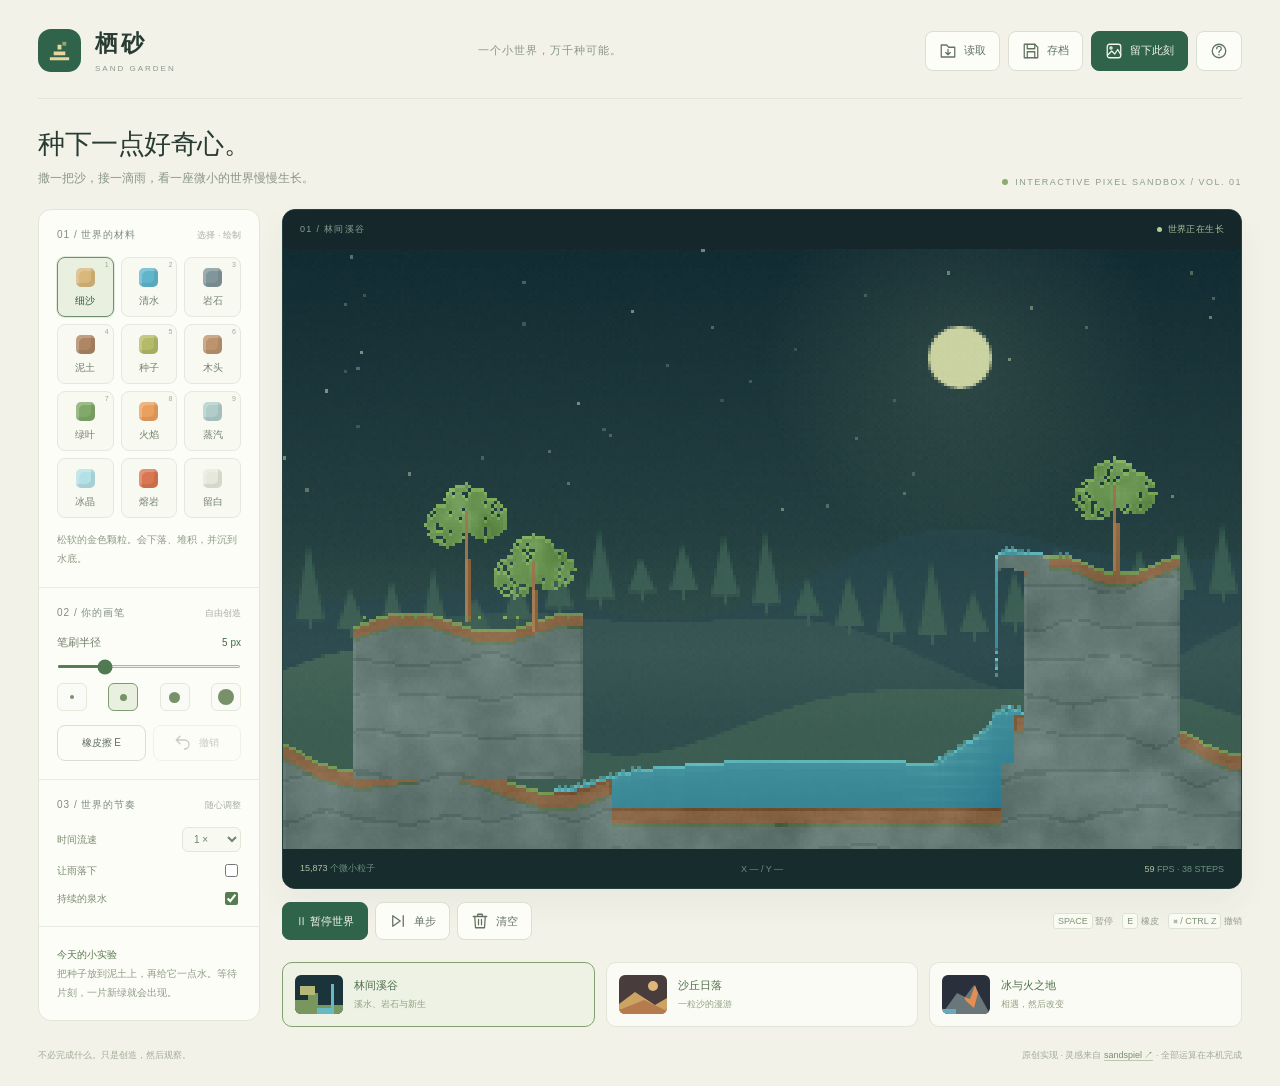
==== sand-garden.html @ d830b6ff "添加 栖砂 · Sand Garden 沙盒小游戏" ====
<!doctype html>
<html lang="zh-CN">
<head>
<meta charset="utf-8"><meta name="viewport" content="width=device-width,initial-scale=1"><meta name="theme-color" content="#f3f2e9">
<link rel="icon" href="data:image/svg+xml,%3Csvg xmlns='http://www.w3.org/2000/svg' viewBox='0 0 32 32'%3E%3Crect width='32' height='32' rx='9' fill='%232d624c'/%3E%3Cpath d='M8 22h16v3H8zm3-6h10v4H11zm3-7h4v5h-4z' fill='%23e8cd89'/%3E%3C/svg%3E">
<title>栖砂 · Sand Garden — 一座指尖上的小世界</title>
<style>
:root{font-family:"Segoe UI","PingFang SC","Microsoft YaHei",sans-serif;color:#293c32;background:#f3f2e9;--green:#2f644b;--muted:#8b968b;--line:#e2e5d9;--paper:#fdfdf7}*{box-sizing:border-box}body{margin:0}button,input,select{font:inherit}button{cursor:pointer}button:focus-visible,a:focus-visible,select:focus-visible,input:focus-visible{outline:3px solid #d8af63;outline-offset:3px}button:disabled{opacity:.35;cursor:not-allowed}button svg{width:16px;height:16px;vertical-align:middle;flex-shrink:0}svg.icon{width:18px;height:18px;fill:none;stroke:currentColor;stroke-width:1.7;stroke-linecap:round;stroke-linejoin:round}.app{max-width:1500px;margin:auto;padding:28px 38px 22px}.top{display:flex;align-items:center;justify-content:space-between;gap:24px;padding-bottom:25px;border-bottom:1px solid var(--line)}.brand{display:flex;align-items:center;gap:14px}.mark{width:43px;height:43px;background:var(--green);border-radius:13px;display:grid;place-items:center;color:#ead59f}.brand h1{font-size:23px;letter-spacing:3px;margin:0;font-weight:600}.brand small{display:block;font-size:8px;letter-spacing:2px;color:#8c998d;margin-top:5px}.top-note{font-size:11px;color:#8a9588;letter-spacing:1px}.top-actions{display:flex;gap:8px}.btn{border:1px solid #d9dfd2;border-radius:8px;background:var(--paper);color:#637362;font-size:11px;padding:10px 13px;display:inline-flex;align-items:center;justify-content:center;gap:7px;white-space:nowrap}.btn:hover{background:#e9eee0;border-color:#c5d1bd}.btn.primary{background:var(--green);border-color:var(--green);color:#f4f5e7}.btn.primary:hover{background:#245039}.intro{display:flex;align-items:flex-end;justify-content:space-between;gap:20px;margin:27px 0 22px}.intro h2{font-size:27px;font-weight:500;letter-spacing:-.5px;margin:0 0 8px}.intro p{margin:0;color:#8a9588;font-size:12px}.version{font-size:9px;letter-spacing:1.5px;color:#8e9d8e}.status-dot{width:6px;height:6px;border-radius:50%;display:inline-block;background:#8bab70;margin-right:7px}.workspace{display:grid;grid-template-columns:222px minmax(0,1fr);gap:22px}.sidebar{background:var(--paper);border:1px solid var(--line);border-radius:13px;overflow:hidden;align-self:start}.section{padding:18px;border-bottom:1px solid #e9ece1}.section:last-child{border:0}.section-label{display:flex;align-items:center;justify-content:space-between;font-size:10px;letter-spacing:1px;color:#7d8e7d;margin-bottom:15px}.section-label span:last-child{font-size:9px;color:#a7afa1;letter-spacing:0}.materials{display:grid;grid-template-columns:repeat(3,1fr);gap:7px}.material{min-width:0;border:1px solid #e5e8df;background:#f8f9f1;border-radius:8px;padding:10px 2px 8px;text-align:center;color:#72816d;position:relative}.material:hover{background:#edf1e5}.material[aria-pressed=true]{border-color:#6d916e;background:#e9f0df;box-shadow:0 0 0 1px #6d916e30;color:#365b3c}.swatch{display:block;width:19px;height:19px;margin:0 auto 7px;border-radius:5px;background:var(--swatch);box-shadow:inset -4px -4px 0 #00000013,inset 3px 3px 0 #ffffff35}.material-name{display:block;font-size:10px}.material .shortcut{position:absolute;right:4px;top:3px;font-size:7px;color:#a0ab98}.description{margin:12px 0 0;font-size:10px;line-height:1.9;color:#8d9a86;min-height:39px}.brush-row{display:flex;align-items:center;justify-content:space-between;gap:8px;font-size:11px;color:#6f8169}.brush-row output{font-size:10px;color:#3f6b48;font-variant-numeric:tabular-nums}input[type=range]{width:100%;height:3px;accent-color:#517a52;margin:15px 0 8px;cursor:pointer}.brush-presets{display:flex;justify-content:space-between;margin-top:7px}.brush-size{width:30px;height:28px;border:1px solid #e4e8db;border-radius:6px;background:#fafbf6;color:#78916a;display:grid;place-items:center}.brush-size i{display:block;border-radius:50%;background:currentColor}.brush-size[aria-pressed=true]{border-color:#7e9c71;background:#eaf0df}.tools{display:flex;gap:7px;margin-top:14px}.tools .btn{flex:1;padding:8px 3px;font-size:10px}.tools .selected{background:#e8efde;border-color:#8aa279;color:#3e643d}.flow-row{display:flex;align-items:center;justify-content:space-between;font-size:10px;color:#7d8e74;margin-top:9px}.flow-row input{accent-color:#547e50}select{border:1px solid #e1e7d9;background:#f8faf2;color:#71836a;border-radius:6px;padding:5px 7px;font-size:10px}.tip{font-size:10px;line-height:1.9;color:#8d9b85;margin:0}.tip strong{font-weight:500;color:#57794e}.studio{min-width:0}.canvas-card{background:#102128;border:1px solid #25403d;border-radius:13px;overflow:hidden;box-shadow:0 15px 32px #1d3e2d0d}.canvas-top{display:flex;justify-content:space-between;align-items:center;gap:15px;background:#15272a;padding:13px 17px;color:#86a294;font-size:9px;letter-spacing:1.3px}.canvas-top .live{font-size:9px;color:#a8bd9b;letter-spacing:.4px}.canvas-top .live i{display:inline-block;width:5px;height:5px;border-radius:50%;background:#acd292;margin-right:6px}.stage{position:relative;aspect-ratio:300/188;overflow:hidden;isolation:isolate;background:#132a31}#world{display:block;width:100%;height:100%;image-rendering:pixelated;touch-action:none;cursor:crosshair}#brushCursor{position:absolute;border:1px solid #fffffacc;border-radius:50%;pointer-events:none;box-shadow:0 0 0 1px #00000055;transform:translate(-50%,-50%);display:none;z-index:2}#pauseLabel{position:absolute;top:15px;right:16px;padding:6px 10px;background:#112729c9;color:#d2dbbc;font-size:9px;letter-spacing:2px;border:1px solid #9db28c33;border-radius:4px;pointer-events:none;display:none}.canvas-bottom{display:flex;align-items:center;justify-content:space-between;gap:12px;padding:13px 17px;background:#172c2c;color:#6d8f81;font-size:9px;font-variant-numeric:tabular-nums}.canvas-bottom b{color:#b3c2a2;font-weight:400}.timeline{display:flex;align-items:center;justify-content:space-between;gap:12px;margin-top:13px}.play-tools{display:flex;gap:7px}.play-tools .btn{padding:9px 13px}.shortcuts{font-size:9px;color:#93a08d;white-space:nowrap}kbd{font:inherit;color:#7f9479;border:1px solid #dce3d3;background:#f9faf2;border-radius:3px;padding:2px 4px}.scenes{display:grid;grid-template-columns:repeat(3,1fr);gap:11px;margin-top:22px}.scene{display:flex;gap:11px;align-items:center;text-align:left;min-width:0;background:#fafbf4;border:1px solid var(--line);padding:12px;border-radius:10px;color:#4e6e4b}.scene:hover{border-color:#aebfa0;background:#f4f7ed}.scene[aria-pressed=true]{border-color:#84a071;background:#edf2e4}.scene-art{width:48px;height:39px;border-radius:6px;overflow:hidden;flex-shrink:0}.scene-art svg{width:100%;height:100%;display:block}.scene strong{font-size:11px;font-weight:500;display:block;margin-bottom:5px}.scene span{font-size:9px;color:#93a083;display:block;white-space:nowrap}.under{margin-top:20px;display:flex;justify-content:space-between;gap:15px;font-size:9px;line-height:1.8;color:#a0ac96}.under a{color:#758f6b;text-decoration:none;border-bottom:1px solid #bac9ad}.toast{position:fixed;bottom:25px;left:50%;transform:translate(-50%,15px);padding:12px 21px;border-radius:9px;background:#2a4b38;color:#f0f0de;font-size:12px;box-shadow:0 8px 30px #1d34202b;opacity:0;transition:opacity .2s,transform .2s;pointer-events:none;z-index:20;max-width:90vw;text-align:center}.toast.show{opacity:1;transform:translate(-50%,0)}dialog{border:1px solid #d7dfcb;border-radius:16px;padding:27px;background:#fbfcf3;color:#465f40;max-width:480px;width:calc(100% - 36px);box-shadow:0 30px 90px #14251344}dialog::backdrop{background:#15271e66;backdrop-filter:blur(5px)}dialog h3{font-weight:500;margin:0 0 14px;font-size:21px}dialog p,dialog li{font-size:12px;line-height:1.9;color:#7b8a70}dialog ul{padding-left:19px}dialog .dialog-actions{display:flex;gap:10px;justify-content:flex-end;margin-top:20px}dialog a{color:#456e46}.hidden{display:none!important}@media(min-width:1400px){.app{padding-top:34px}.workspace{grid-template-columns:235px minmax(0,1fr)}.section{padding:20px}}@media(max-width:1050px){.app{padding:22px}.top-note{display:none}.workspace{grid-template-columns:190px minmax(0,1fr);gap:16px}.section{padding:14px}.shortcuts{display:none}.scene{padding:9px;gap:8px}.scene-art{width:37px}.scene span{font-size:8px}.top-actions .btn{padding:9px 11px}}@media(max-width:720px){.app{padding:18px 13px}.top{padding-bottom:18px;gap:12px}.brand{gap:9px}.mark{width:35px;height:35px;border-radius:10px}.brand h1{font-size:19px}.brand small{font-size:7px;letter-spacing:1px}.top-actions{gap:5px}.top-actions .btn{padding:9px}.top-actions .btn .text{display:none}.intro{margin:22px 0 17px}.intro h2{font-size:23px}.intro p{font-size:10px}.version{display:none}.workspace{display:flex;flex-direction:column;gap:13px}.sidebar{order:2;width:100%;display:grid;grid-template-columns:1.3fr 1fr}.section{padding:13px}.section:first-child{grid-row:span 2;border-right:1px solid var(--line);border-bottom:0}.section:last-child{display:none}.materials{gap:5px}.material{padding:8px 1px 6px}.material-name{font-size:9px}.swatch{width:15px;height:15px;margin-bottom:5px}.description{min-height:0;font-size:9px}.section-label{font-size:9px;margin-bottom:12px}.brush-row{font-size:10px}.brush-presets{gap:4px}.brush-size{width:25px}.tools{margin-top:12px;gap:4px}.tools .btn{font-size:9px;padding:7px 1px}.scenes{gap:6px;margin-top:15px}.scene{padding:8px;display:block}.scene-art{float:left;width:29px;height:32px;margin-right:7px}.scene strong{font-size:10px;margin:3px 0 5px}.scene span{font-size:8px;white-space:normal}.canvas-top,.canvas-bottom{padding:11px 12px;font-size:8px}.canvas-bottom{gap:5px}.timeline{margin-top:10px}.play-tools .btn{padding:8px 10px;font-size:10px}.under{font-size:8px;flex-wrap:wrap;gap:5px;margin-top:17px}.flow-row{font-size:9px}.intro p{max-width:270px;line-height:1.7}}@media(prefers-reduced-motion:reduce){.toast{transition:none}}
</style>
<style>
.canvas-bottom{display:grid;grid-template-columns:1fr 120px 1fr;min-height:39px}.canvas-bottom>span:nth-child(2){text-align:center}.canvas-bottom>span:last-child{text-align:right}.canvas-bottom b{display:inline-block;min-width:3ch}#world{image-rendering:pixelated}@media(max-width:720px){.canvas-bottom{grid-template-columns:1fr 93px 1fr}}
</style>
</head>
<body>
<svg width="0" height="0" style="position:absolute" aria-hidden="true"><defs>
<symbol id="i-save" viewBox="0 0 24 24"><path d="M5 3h12l4 4v14H3V3Z"/><path d="M7 3v6h10V3M7 21v-8h10v8"/></symbol><symbol id="i-image" viewBox="0 0 24 24"><rect x="3" y="3" width="18" height="18" rx="3"/><circle cx="8" cy="8" r="1.5"/><path d="m4 17 5-5 4 4 4-6 4 7"/></symbol><symbol id="i-help" viewBox="0 0 24 24"><circle cx="12" cy="12" r="9"/><path d="M9 9a3 3 0 1 1 5 2c-1 1-2 1-2 3m0 3v.2"/></symbol><symbol id="i-undo" viewBox="0 0 24 24"><path d="M8 5 3 10l5 5M3 10h11a6 6 0 0 1 0 12" transform="translate(0 -2)"/></symbol><symbol id="i-clear" viewBox="0 0 24 24"><path d="M3 6h18M9 6V3h6v3M5 6l1 15h12l1-15M10 10v7m4-7v7"/></symbol><symbol id="i-load" viewBox="0 0 24 24"><path d="M3 7V4h7l3 3h8v13H3Z"/><path d="M12 10v7m-3-3 3 3 3-3"/></symbol><symbol id="i-step" viewBox="0 0 24 24"><path d="m5 5 10 7-10 7ZM19 5v14"/></symbol><symbol id="i-leaf" viewBox="0 0 24 24"><path d="M4 20 19 5M6 16C0 9 8 2 21 3c1 12-6 20-13 14"/></symbol>
</defs></svg>
<main class="app">
<header class="top"><div class="brand"><div class="mark"><svg width="27" height="27" viewBox="0 0 28 28" fill="currentColor" aria-hidden="true"><path d="M4 21h20v3H4zm4-6h12v4H8zm4-7h4v5h-4z"/><path d="M17 5h4v4h-4z" opacity=".55"/></svg></div><div><h1>栖砂</h1><small>SAND GARDEN</small></div></div><span class="top-note">一个小世界，万千种可能。</span><div class="top-actions"><button class="btn" id="loadBtn" title="读取本地存档" aria-label="读取本地存档"><svg class="icon"><use href="#i-load"/></svg><span class="text">读取</span></button><button class="btn" id="saveBtn" title="保存到此浏览器" aria-label="保存到此浏览器"><svg class="icon"><use href="#i-save"/></svg><span class="text">存档</span></button><button class="btn primary" id="exportBtn" title="导出 PNG 图片" aria-label="导出 PNG 图片"><svg class="icon"><use href="#i-image"/></svg><span class="text">留下此刻</span></button><button class="btn" id="helpBtn" title="玩法说明" aria-label="玩法说明"><svg class="icon"><use href="#i-help"/></svg></button></div></header>
<section class="intro"><div><h2>种下一点好奇心。</h2><p>撒一把沙，接一滴雨，看一座微小的世界慢慢生长。</p></div><div class="version"><span class="status-dot"></span>INTERACTIVE PIXEL SANDBOX / VOL. 01</div></section>
<div class="workspace"><aside class="sidebar" aria-label="画笔与模拟控制">
<section class="section"><div class="section-label"><span>01 / 世界的材料</span><span>选择 · 绘制</span></div><div class="materials" id="materials"></div><p class="description" id="materialInfo"></p></section>
<section class="section"><div class="section-label"><span>02 / 你的画笔</span><span>自由创造</span></div><label class="brush-row" for="brush"><span>笔刷半径</span><output id="brushValue">5 px</output></label><input id="brush" type="range" min="1" max="18" step="1" value="5"><div class="brush-presets" id="brushPresets"><button class="brush-size" data-size="2" aria-label="细笔刷" aria-pressed="false"><i style="width:4px;height:4px"></i></button><button class="brush-size" data-size="5" aria-label="中笔刷" aria-pressed="true"><i style="width:7px;height:7px"></i></button><button class="brush-size" data-size="10" aria-label="粗笔刷" aria-pressed="false"><i style="width:11px;height:11px"></i></button><button class="brush-size" data-size="18" aria-label="宽笔刷" aria-pressed="false"><i style="width:16px;height:16px"></i></button></div><div class="tools"><button class="btn" id="eraseBtn" aria-pressed="false">橡皮擦 E</button><button class="btn" id="undoBtn" title="撤销上次笔画或场景操作"><svg class="icon"><use href="#i-undo"/></svg>撤销</button></div></section>
<section class="section"><div class="section-label"><span>03 / 世界的节奏</span><span>随心调整</span></div><label class="flow-row"><span>时间流速</span><select id="speed" aria-label="模拟速度"><option value="0.5">0.5 ×</option><option value="1" selected>1 ×</option><option value="2">2 ×</option></select></label><label class="flow-row"><span>让雨落下</span><input id="rain" type="checkbox"></label><label class="flow-row"><span>持续的泉水</span><input id="spring" type="checkbox" checked></label></section>
<section class="section"><p class="tip"><strong>今天的小实验</strong><br>把种子放到泥土上，再给它一点水。等待片刻，一片新绿就会出现。</p></section>
</aside><section class="studio" aria-label="互动像素世界"><div class="canvas-card"><div class="canvas-top"><span id="sceneLabel">01 / 林间溪谷</span><span class="live"><i></i><span id="liveLabel">世界正在生长</span></span></div><div class="stage" id="stage"><canvas id="world" width="900" height="564" tabindex="0" aria-label="像素沙盒画布，按住鼠标或拖动手指绘制材料"></canvas><div id="brushCursor"></div><div id="pauseLabel">TIME PAUSED</div></div><div class="canvas-bottom"><span><b id="particleCount">0</b> 个微小粒子</span><span id="coord">X — / Y —</span><span><b id="fps">60</b> FPS · <span id="simSteps">0</span> STEPS</span></div></div>
<div class="timeline"><div class="play-tools"><button class="btn primary" id="pauseBtn" aria-pressed="false">Ⅱ 暂停世界</button><button class="btn" id="stepBtn" title="暂停并前进一个模拟步"><svg class="icon"><use href="#i-step"/></svg>单步</button><button class="btn" id="clearBtn"><svg class="icon"><use href="#i-clear"/></svg>清空</button></div><span class="shortcuts"><kbd>SPACE</kbd> 暂停　<kbd>E</kbd> 橡皮　<kbd>⌘ / CTRL Z</kbd> 撤销</span></div>
<div class="scenes" aria-label="预设场景"><button class="scene" data-scene="valley" aria-pressed="true"><div class="scene-art"><svg viewBox="0 0 48 39"><path fill="#1b333a" d="M0 0h48v39H0z"/><path fill="#78965d" d="M0 25h13v-7h10v12h25v9H0z"/><path fill="#66b8c3" d="M32 9h4v24H22v6h17V9z"/><path fill="#b6b878" d="M5 11h15v9H5z"/></svg></div><div><strong>林间溪谷</strong><span>溪水、岩石与新生</span></div></button><button class="scene" data-scene="desert" aria-pressed="false"><div class="scene-art"><svg viewBox="0 0 48 39"><path fill="#493c3c" d="M0 0h48v39H0z"/><circle fill="#dfb879" cx="34" cy="11" r="5"/><path fill="#cda363" d="m0 29 16-12 20 13 12-7v16H0z"/><path fill="#b57b4d" d="m0 35 25-10 23 11v3H0z"/></svg></div><div><strong>沙丘日落</strong><span>一粒沙的漫游</span></div></button><button class="scene" data-scene="volcano" aria-pressed="false"><div class="scene-art"><svg viewBox="0 0 48 39"><path fill="#292f3b" d="M0 0h48v39H0z"/><path fill="#69767a" d="m0 39 15-21 8 4 9-12 16 29z"/><path fill="#e38e52" d="m22 22 6 2 5-14 3 8-4 15-8-7z"/><path fill="#67aabd" d="M0 34h14v5H0z"/></svg></div><div><strong>冰与火之地</strong><span>相遇，然后改变</span></div></button></div>
</section></div>
<footer class="under"><span>不必完成什么。只是创造，然后观察。</span><span>原创实现 · 灵感来自 <a href="https://github.com/MaxBittker/sandspiel" target="_blank" rel="noopener noreferrer">sandspiel ↗</a> · 全部运算在本机完成</span></footer>
</main>
<div id="toast" class="toast" role="status" aria-live="polite"></div>
<dialog id="helpDialog"><h3>欢迎来到栖砂。</h3><p>这里没有任务，也没有输赢。选择一种材料，在画布上按住鼠标或滑动手指，让它们相遇。</p><ul><li><strong>沙与水：</strong>沙会下落、堆积，也会沉入水中；水会流向低处。</li><li><strong>土与种子：</strong>种子落在泥土上，附近有水时会发芽长成植物。</li><li><strong>火与生命：</strong>火会点燃木头与植物，遇水变成蒸汽。</li><li><strong>冰与熔岩：</strong>冰遇热融化；熔岩碰到水凝固为岩石，产生蒸汽。</li><li><strong>操作：</strong>空格暂停，E 橡皮擦，数字 1–9 选材料，方括号调整笔刷，Ctrl / ⌘ Z 撤销。</li></ul><p>“存档”仅保存在当前浏览器；“留下此刻”会导出 PNG。场景切换和清空均可撤销。规则采用元胞自动机，是可玩的自然现象简化模型。</p><p>灵感来自开源项目 <a href="https://github.com/MaxBittker/sandspiel" target="_blank" rel="noopener noreferrer">sandspiel</a>，界面和代码为本项目独立实现，无需下载素材或加载第三方库。</p><div class="dialog-actions"><button class="btn primary" id="closeHelp">开始创造</button></div></dialog>
<dialog id="confirmDialog"><h3 id="confirmTitle">清空这个世界？</h3><p id="confirmText">清空后可以通过“撤销”找回当前画面。</p><div class="dialog-actions"><button class="btn" id="cancelConfirm">再想想</button><button class="btn primary" id="acceptConfirm">确认清空</button></div></dialog>
<script>
'use strict';
// Original cellular-automata engine. No imported code, assets, model or dependency.
const W=300,H=188,N=W*H;
const MAT={EMPTY:0,SAND:1,WATER:2,ROCK:3,SOIL:4,SEED:5,WOOD:6,LEAF:7,FIRE:8,STEAM:9,ICE:10,LAVA:11,BUD:12};
class Garden {
 constructor(seed=74931){this.cells=new Uint8Array(N);this.life=new Uint16Array(N);this.moved=new Uint32Array(N);this.tick=0;this.seed=seed;this.rain=false;this.spring=true;this.sources=[];this.scene='valley';}
 random(){let s=this.seed|0;s^=s<<13;s^=s>>>17;s^=s<<5;this.seed=s>>>0;return this.seed/4294967296;}
 index(x,y){return x<0||x>=W||y<0||y>=H?-1:y*W+x;}
 put(x,y,m,life=0){const i=this.index(x,y);if(i<0)return;this.cells[i]=m;this.life[i]=life||((m===8)?45+Math.floor(this.random()*45):(m===9)?100+Math.floor(this.random()*160):0);this.moved[i]=this.tick;}
 swap(a,b){const m=this.cells[a],l=this.life[a];this.cells[a]=this.cells[b];this.life[a]=this.life[b];this.cells[b]=m;this.life[b]=l;this.moved[a]=this.moved[b]=this.tick;}
 move(i,x,y,canDisplace){const j=this.index(x,y);if(j<0)return false;const m=this.cells[j];if(m!==0&&this.moved[j]===this.tick)return false;if(m===0||m===9||(canDisplace&&m===2)){this.swap(i,j);return true;}return false;}
 lateralDistance(x,y,dir,material){
  // Seek a real downhill outlet. A level, settled surface should not random-walk.
  const above=this.index(x,y-1),pressured=above>=0&&this.cells[above]===material;
  for(let d=1;d<=10;d++){const j=this.index(x+dir*d,y);if(j<0||!(this.cells[j]===0||this.cells[j]===9))break;const below=this.index(x+dir*d,y+1);if(below>=0&&(this.cells[below]===0||this.cells[below]===9))return d;}
  const next=this.index(x+dir,y);return pressured&&next>=0&&(this.cells[next]===0||this.cells[next]===9)?12:Infinity;
 }
 neighbors(x,y,fn){if(x>0)fn(y*W+x-1);if(x<W-1)fn(y*W+x+1);if(y>0)fn((y-1)*W+x);if(y<H-1)fn((y+1)*W+x);}
 crown(x,y,r){for(let dy=-r;dy<=r;dy++)for(let dx=-r;dx<=r;dx++){if(dx*dx+dy*dy>r*r||this.random()<.16)continue;const j=this.index(x+dx,y+dy);if(j>=0&&(this.cells[j]===0||this.cells[j]===9))this.put(x+dx,y+dy,7);}}
 tree(x,y,height){for(let j=0;j<height;j++){this.put(x,y-j,6);if(j<height*.55)this.put(x+1,y-j,6);}this.crown(x,y-height,8);this.crown(x-6,y-height+5,7);this.crown(x+6,y-height+3,7);}
 stamp(cx,cy,r,m,dense=false){let count=0;for(let dy=-r;dy<=r;dy++)for(let dx=-r;dx<=r;dx++){if(dx*dx+dy*dy>r*r)continue;const x=cx+dx,y=cy+dy,j=this.index(x,y);if(j<0)continue;if(m===0){if(this.cells[j]){this.put(x,y,0);count++;}continue;}if(this.cells[j]!==0&&this.cells[j]!==9)continue;const solid=m===3||m===4||m===6||m===7||m===10;if(!dense&&!solid&&this.random()>(m===5?.06:.34))continue;this.put(x,y,m);count++;}return count;}
 step(){
  this.tick++;const c=this.cells,l=this.life;
  if(this.rain)for(let j=0;j<4;j++){const x=Math.floor(this.random()*W);if(!c[x+W])this.put(x,1,2);}
  if(this.spring)for(const s of this.sources){if(this.tick%s.rate===0){for(let dx=-1;dx<=1;dx++){const i=this.index(s.x+dx,s.y);if(i>=0&&c[i]===0)this.put(s.x+dx,s.y,s.material);}}}
  const right=this.tick%2===0;
  for(let y=H-1;y>=0;y--)for(let a=0;a<W;a++){
   const x=right?a:W-1-a,i=y*W+x,m=c[i];if(m===0||m===3||m===4||m===6||m===7||this.moved[i]===this.tick)continue;
   const dir=this.random()<.5?-1:1;
   if(m===1||m===5){
    if(m===5){let water=false;for(let dy=-3;dy<=3&&!water;dy++)for(let dx=-3;dx<=3;dx++){const j=this.index(x+dx,y+dy);if(j>=0&&c[j]===2){water=true;break;}}
     const below=this.index(x,y+1);if(water)l[i]=Math.min(240,l[i]+3);else if(l[i]>0)l[i]--;if(below>=0&&c[below]===4&&l[i]>20){this.put(x,y,12,18+Math.floor(this.random()*24));continue;}}
    if(this.move(i,x,y+1,true)||this.move(i,x+dir,y+1,true)||this.move(i,x-dir,y+1,true))continue;
   }else if(m===2||m===11){
    let reacted=false;
    this.neighbors(x,y,j=>{if(reacted)return;if(m===2&&c[j]===8){c[j]=9;l[j]=80;c[i]=9;l[i]=120;reacted=true;}else if((m===2&&c[j]===11)||(m===11&&(c[j]===2||c[j]===10))){const hot=m===11?i:j,cold=m===11?j:i;c[hot]=3;l[hot]=0;c[cold]=9;l[cold]=160;this.moved[hot]=this.moved[cold]=this.tick;reacted=true;}else if(m===11&&(c[j]===6||c[j]===7||c[j]===5||c[j]===12)&&this.random()<.22){c[j]=8;l[j]=55+Math.floor(this.random()*50);}});
    if(reacted)continue;if(m===11&&this.tick%3!==0)continue;
    if(this.move(i,x,y+1,false)||this.move(i,x+dir,y+1,false)||this.move(i,x-dir,y+1,false))continue;
    const left=this.lateralDistance(x,y,-1,m),rightward=this.lateralDistance(x,y,1,m);
    if(left!==Infinity||rightward!==Infinity){const side=left<rightward?-1:rightward<left?1:dir;this.move(i,x+side,y,false);}
   }else if(m===8){
    let extinguished=false;this.neighbors(x,y,j=>{if(c[j]===2||c[j]===10){c[j]=9;l[j]=160;c[i]=9;l[i]=70;extinguished=true;}else if((c[j]===6||c[j]===7||c[j]===5||c[j]===12)&&this.random()<.11){c[j]=8;l[j]=50+Math.floor(this.random()*75);this.moved[j]=this.tick;}});if(extinguished)continue;
    if(l[i]>0)l[i]--;if(l[i]===0){c[i]=this.random()<.25?9:0;l[i]=70;continue;}
    if(this.random()<.13&&y>0&&c[i-W]===0)this.put(x,y-1,8,12+Math.floor(this.random()*15));
    if(l[i]<25&&this.random()<.7){if(!this.move(i,x+dir,y-1,false))this.move(i,x,y-1,false);}
   }else if(m===9){
    if(l[i]>0)l[i]--;if(y===0||l[i]===0){c[i]=(y>6&&this.random()<.55)?2:0;l[i]=0;continue;}
    if(!this.move(i,x+dir,y-1,false)&&!this.move(i,x,y-1,false))this.move(i,x+dir,y,false);
   }else if(m===10){
    let heat=false;this.neighbors(x,y,j=>{if(c[j]===8||c[j]===11)heat=true;});if(heat||this.random()<.00025){c[i]=2;l[i]=0;}
   }else if(m===12){
    if(this.random()>.16)continue;const above=this.index(x,y-1);if(l[i]<1||above<0||!(c[above]===0||c[above]===9||c[above]===2)){c[i]=6;this.crown(x,y,5+Math.floor(this.random()*4));continue;}
    const length=l[i];this.put(x,y,6);this.put(x,y-1,12,length-1);if(length%6===0){const side=x+dir*2;this.crown(side,y,2);}
   }
  }
 }
 snapshot(){return{version:1,width:W,height:H,cells:Array.from(this.cells),life:Array.from(this.life),tick:this.tick,seed:this.seed,rain:this.rain,spring:this.spring,sources:this.sources.map(s=>({...s})),scene:this.scene};}
 restore(s){if(!s||s.version!==1||s.width!==W||s.height!==H||!Array.isArray(s.cells)||s.cells.length!==N||!s.cells.every(v=>Number.isInteger(v)&&v>=0&&v<=12)||!Array.isArray(s.life)||s.life.length!==N||!s.life.every(v=>Number.isInteger(v)&&v>=0&&v<=65535)||!Number.isInteger(s.tick)||s.tick<0||s.tick>1e9||!Number.isInteger(s.seed)||s.seed<=0||s.seed>4294967295||typeof s.rain!=='boolean'||typeof s.spring!=='boolean'||!Array.isArray(s.sources)||s.sources.length>8||!s.sources.every(v=>Number.isInteger(v.x)&&v.x>=0&&v.x<W&&Number.isInteger(v.y)&&v.y>=0&&v.y<H&&[2,11].includes(v.material)&&Number.isInteger(v.rate)&&v.rate>0)||!['valley','desert','volcano','empty'].includes(s.scene))throw Error('存档格式不正确');this.cells.set(s.cells);this.life.set(s.life);this.tick=s.tick;this.seed=s.seed||74931;this.rain=!!s.rain;this.spring=!!s.spring;this.sources=s.sources.map(v=>({...v}));this.scene=s.scene;this.moved.fill(0);}
 reset(name){this.cells.fill(0);this.life.fill(0);this.moved.fill(0);this.tick=0;this.seed=74931;this.rain=false;this.sources=[];this.scene=name;this.spring=name!=='empty';
  if(name==='empty')return;
  if(name==='valley'){
   for(let x=0;x<W;x++){let surface=155+Math.floor(12*Math.sin(x*.021)+4*Math.sin(x*.09));if(x>102&&x<225)surface=175;for(let y=surface;y<H;y++)this.put(x,y,y<surface+5?4:3);if(x>105&&x<222)for(let y=160;y<175;y++)this.put(x,y,2);}
   for(let x=22;x<94;x++){const top=117+Math.floor(3*Math.sin(x*.12));for(let y=top;y<166;y++)this.put(x,y,y<top+4?4:3);}
   for(let x=232;x<281;x++){const top=99+Math.floor(3*Math.sin(x*.15));for(let y=top;y<170;y++)this.put(x,y,y<top+4?4:3);}
   this.tree(57,116,35);this.tree(78,119,22);this.tree(260,100,27);
   for(let x=224;x<240;x++)for(let y=96;y<101;y++)this.put(x,y,3);
   this.sources=[{x:228,y:93,material:2,rate:2}];for(let y=100;y<161;y++)for(let x=225;x<229;x++)this.put(x,y,2);
   for(let x=25;x<92;x+=4)if(this.random()<.65)this.put(x,115,7);
  }else if(name==='desert'){
   for(let x=0;x<W;x++){const top=120+Math.floor(18*Math.sin(x*.025)+10*Math.sin(x*.049));for(let y=top;y<H;y++)this.put(x,y,y<H-5?1:3);}
   for(let x=207;x<249;x++)for(let y=152;y<181;y++)this.put(x,y,3);
   for(let x=213;x<243;x++)for(let y=144;y<154;y++)this.put(x,y,2);
   for(let y=102;y<142;y++)for(let x=63;x<66;x++)this.put(x,y,6);for(let y=110;y<126;y++)this.put(56,y,6);for(let x=56;x<65;x++)this.put(x,126,6);for(let y=95;y<105;y++)for(let x=61;x<68;x++)this.put(x,y,7);
  }else if(name==='volcano'){
   for(let x=0;x<W;x++){const top=Math.min(179,Math.floor(162-Math.max(0,60-Math.abs(x-185)*.8)));for(let y=top;y<H;y++)this.put(x,y,3);}
   for(let x=165;x<199;x++)for(let y=98;y<120;y++)this.put(x,y,0);for(let x=169;x<194;x++)for(let y=111;y<120;y++)this.put(x,y,11);
   for(let x=20;x<114;x++)for(let y=143;y<162;y++)this.put(x,y,2);
   for(let x=31;x<95;x++)for(let y=128+Math.floor(Math.abs(x-63)*.35);y<144;y++)this.put(x,y,10);
   for(let x=200;x<252;x++){const top=118+Math.floor((x-200)*.65);for(let y=top;y<top+3;y++)this.put(x,y,11);}
   this.sources=[{x:192,y:106,material:11,rate:5}];
  }
 }
}
/* UI_AND_RENDERER */
(() => {
 const $=id=>document.getElementById(id),world=new Garden();
 const materials=[
  {id:1,name:'细沙',color:'#d8b77a',hint:'松软的金色颗粒。会下落、堆积，并沉到水底。'},
  {id:2,name:'清水',color:'#60b5cb',hint:'流向低处，也流向生命。浇灌种子，或扑灭一小团火。'},
  {id:3,name:'岩石',color:'#81969a',hint:'坚实的骨架。筑一座堤坝，改变水与沙的方向。'},
  {id:4,name:'泥土',color:'#ae8663',hint:'种子的温床。放下泥土，播种，再添一点水。'},
  {id:5,name:'种子',color:'#b4bb68',hint:'落在泥土上，附近有水时就会发芽。生命需要一点等待。'},
  {id:6,name:'木头',color:'#bd946d',hint:'搭一座桥，或者一间小屋。木头会被火点燃。'},
  {id:7,name:'绿叶',color:'#81a96a',hint:'给世界一点绿色。可以直接绘制，也会从种子中长出来。'},
  {id:8,name:'火焰',color:'#eaa15f',hint:'温暖，也有力量。点燃植物，遇水变成升起的蒸汽。'},
  {id:9,name:'蒸汽',color:'#b1cdca',hint:'轻盈地向上漂浮，渐渐消散，或凝结回小水滴。'},
  {id:10,name:'冰晶',color:'#b4e0e7',hint:'寒冷的晶体。缓慢融化，靠近热源会融得更快。'},
  {id:11,name:'熔岩',color:'#d87751',hint:'炽热而缓慢地流动。遇水凝固成岩石，也会点燃木头。'},
  {id:0,name:'留白',color:'#e7e8dc',hint:'擦去一些，留出新的可能。右键拖动也可以临时擦除。'}
 ];
 const sceneNames={valley:'01 / 林间溪谷',desert:'02 / 沙丘日落',volcano:'03 / 冰与火之地',empty:'04 / 从一片空白开始'};
 const canvas=$('world'),ctx=canvas.getContext('2d',{alpha:false});
 const buffer=document.createElement('canvas');buffer.width=W;buffer.height=H;
 const bctx=buffer.getContext('2d',{alpha:false}),image=bctx.createImageData(W,H);
 const previousFrame=document.createElement('canvas');previousFrame.width=W;previousFrame.height=H;const prevCtx=previousFrame.getContext('2d',{alpha:false});
 let blendPending=false,lastBlend=-1;
 const coarse=new Float32Array(N),fine=new Float32Array(N),grain=new Float32Array(N);
 function hash2(x,y){let n=Math.imul(x+71,374761393)^Math.imul(y+131,668265263);n=Math.imul(n^(n>>>13),1274126177);return ((n^(n>>>16))>>>0)/4294967295;}
 function noise2(x,y,scale){x/=scale;y/=scale;const ix=Math.floor(x),iy=Math.floor(y);let fx=x-ix,fy=y-iy;fx=fx*fx*(3-2*fx);fy=fy*fy*(3-2*fy);return (hash2(ix,iy)*(1-fx)+hash2(ix+1,iy)*fx)*(1-fy)+(hash2(ix,iy+1)*(1-fx)+hash2(ix+1,iy+1)*fx)*fy;}
 for(let y=0;y<H;y++)for(let x=0;x<W;x++){const i=y*W+x;coarse[i]=noise2(x,y,13);fine[i]=noise2(x+57,y,4);grain[i]=hash2(x,y)-.5;}
 function presentFrame(alpha=1){alpha=Math.max(0,Math.min(1,alpha));if(!blendPending)alpha=1;if(alpha===lastBlend)return;ctx.imageSmoothingEnabled=false;ctx.globalAlpha=1;ctx.drawImage(previousFrame,0,0,canvas.width,canvas.height);ctx.globalAlpha=alpha;ctx.drawImage(buffer,0,0,canvas.width,canvas.height);ctx.globalAlpha=1;lastBlend=alpha;}

 const backdrop=document.createElement('canvas');backdrop.width=W;backdrop.height=H;const bgctx=backdrop.getContext('2d',{willReadFrequently:true});let background;
 let selected=1,previous=1,radius=5,paused=false,speed=1,accumulator=0,last=null,frames=0,fps=60,lastHud=0,dirty=true,savedAt='',pendingConfirm=null;
 const history=[],pointer={down:false,id:null,x:0,y:0,lastX:null,lastY:null,inside:false,erase:false};
 let toastTimer;
 function toast(message){$('toast').textContent=message;$('toast').classList.add('show');clearTimeout(toastTimer);toastTimer=setTimeout(()=>$('toast').classList.remove('show'),3200);}
 function backgroundForScene(){
  const desert=world.scene==='desert',fire=world.scene==='volcano',blank=world.scene==='empty';
  const gradient=bgctx.createLinearGradient(0,0,0,H);gradient.addColorStop(0,desert?'#493c42':fire?'#202934':'#122c34');gradient.addColorStop(1,desert?'#8c6456':fire?'#494650':'#38564f');bgctx.fillStyle=gradient;bgctx.fillRect(0,0,W,H);
  let s=931;const rand=()=>{s=(Math.imul(s,1664525)+1013904223)>>>0;return s/4294967296;};
  for(let i=0;i<42;i++){const x=Math.floor(rand()*W),y=Math.floor(rand()*82);bgctx.fillStyle=`rgba(223,232,198,${.15+rand()*.35})`;bgctx.fillRect(x,y,1,1);}
  if(!blank){bgctx.fillStyle=desert?'#ebc38a':fire?'#abb7b5':'#c9d1a0';bgctx.beginPath();bgctx.arc(desert?229:212,desert?43:34,desert?13:10,0,Math.PI*2);bgctx.fill();
   for(let layer=0;layer<3;layer++){bgctx.fillStyle=desert?['#755550','#8d6653','#a1795a'][layer]:fire?['#363d48','#444854','#51515a'][layer]:['#25444a','#304e4e','#3d5e53'][layer];bgctx.beginPath();bgctx.moveTo(0,H);for(let x=0;x<=W;x++){const y=102+layer*21+Math.sin(x*(.019+layer*.006)+layer*2)*12+Math.cos(x*.047+layer)*6;bgctx.lineTo(x,Math.round(y));}bgctx.lineTo(W,H);bgctx.fill();}
   if(!desert&&!fire){bgctx.fillStyle='#385b51';for(let x=8;x<W;x+=13){const y=117+Math.sin(x*.039)*7,h=8+(x*13%15);bgctx.fillRect(x,y-h,1,h);bgctx.beginPath();bgctx.moveTo(x-4,y-3);bgctx.lineTo(x,y-h-5);bgctx.lineTo(x+5,y-3);bgctx.fill();}}
  }
  if(!blank){
   const mx=desert?229:212,my=desert?43:34,halo=bgctx.createRadialGradient(mx,my,6,mx,my,62);halo.addColorStop(0,desert?'rgba(245,195,117,.14)':'rgba(208,222,169,.1)');halo.addColorStop(1,'rgba(208,222,169,0)');bgctx.fillStyle=halo;bgctx.fillRect(0,0,W,H);
   const mist=bgctx.createLinearGradient(0,92,0,151);mist.addColorStop(0,'rgba(177,196,169,0)');mist.addColorStop(.58,desert?'rgba(216,170,133,.05)':'rgba(177,196,169,.07)');mist.addColorStop(1,'rgba(177,196,169,0)');bgctx.fillStyle=mist;bgctx.fillRect(0,92,W,59);
  }
  background=bgctx.getImageData(0,0,W,H).data;
  for(let i=0;i<N;i++){const grainValue=(hash2(i%W,(i/W)|0)-.5)*1.4;for(let k=0;k<3;k++)background[i*4+k]+=grainValue;}

 }
 const palette=[[0,0,0],[213,179,114],[70,150,174],[104,125,127],[143,106,73],[187,183,94],[153,115,77],[116,153,83],[240,141,64],[155,185,181],[165,211,223],[223,108,62],[162,185,99]];
 function render(smooth=false){
  prevCtx.drawImage(buffer,0,0);const data=image.data,c=world.cells,l=world.life;let count=0;
  const time=world.tick/30,depths=new Uint16Array(W);
  for(let y=0;y<H;y++)for(let x=0;x<W;x++){
   const i=y*W+x,j=i*4,m=c[i],top=y>0?c[i-W]:0,left=x>0?c[i-1]:0,right=x<W-1?c[i+1]:0;
   depths[x]=m===2?depths[x]+1:0;
   if(!m){data[j]=background[j];data[j+1]=background[j+1];data[j+2]=background[j+2];data[j+3]=255;continue;}count++;
   let [r,g,b]=palette[m];const broad=coarse[i]-.5,detail=fine[i]-.5,speck=grain[i];let shade=broad*12+detail*5+speck*2;
   const exposed=top===0||top===9;
   if(m===1){shade=broad*13+detail*5+speck*5+Math.sin(y*.5+coarse[i]*5)*2;if(exposed)shade+=12;}
   if(m===3){
    r=100;g=120;b=116;shade=broad*28+detail*10+speck*3;
    const seam=(y+Math.round(coarse[i]*7))%12;if(seam===0)shade-=11;else if(seam===1)shade+=3;
    if(exposed){r=121;g=143;b=105;shade+=9;}else if(y>1&&c[i-W]===4){r=94;g=117;b=91;}
    if(left===0||left===9)shade+=7;if(right===0||right===9)shade-=8;
   }
   if(m===4){r=137;g=103;b=71;shade=broad*20+detail*8+speck*4;
    if(exposed){r=110;g=143;b=76;shade+=9;}else if(top===2||left===2||right===2)shade-=17;
    if((y+Math.floor(coarse[i]*3))%5===0)shade-=4;
   }
   if(m===6){r=147;g=108;b=70;shade=broad*13+Math.sin(x*2.1+noise2(x,y,17)*2)*7+detail*4;if(left!==6)shade+=9;if(right!==6)shade-=8;}
   if(m===7){r=102;g=144;b=78;shade=broad*35+detail*17+speck*3;if(exposed){r+=15;g+=19;b+=5;}if(top===7&&left===7&&right===7)shade-=7;}
   if(m===2){
    const depth=Math.min(depths[x],30),ripple=Math.sin(x*.17+time*1.15)*Math.sin(x*.043-time*.65);
    r=65-depth*.65;g=143-depth*.72;b=155-depth*.45;shade=detail*1.8+speck*.6;
    if(depth===1){r+=31;g+=39;b+=29;shade+=ripple*4;}else if(depth<4)shade+=3;
    const reflection=Math.exp(-Math.pow((x-(world.scene==='desert'?229:212))/15,2))*Math.max(0,Math.sin(y*1.65+time*.6))*Math.exp(-depth*.09);r+=reflection*13;g+=reflection*14;b+=reflection*7;
    if(left!==2&&right!==2){r+=12;g+=16;b+=17;}
   }
   if(m===8){const pulse=.5+.5*Math.sin(time*3.4+x*.31+y*.18);r=239;g=139+pulse*38;b=64+pulse*28;shade=0;}
   if(m===11){const crust=Math.pow(Math.max(0,Math.sin(x*.34+coarse[i]*8)*Math.cos(y*.51)),3);r=228-crust*65;g=103-crust*40;b=52-crust*18;shade=Math.sin(time*1.4+x*.07+y*.1)*4;}
   if(m===9){const alpha=.12+Math.min(l[i]/230,.4);r=background[j]*(1-alpha)+r*alpha;g=background[j+1]*(1-alpha)+g*alpha;b=background[j+2]*(1-alpha)+b*alpha;shade=detail*2;}
   if(m===10){r=153;g=201;b=211;shade=broad*18+detail*6;const vein=Math.abs(Math.sin(x*.19+y*.29+coarse[i]*3));if(vein<.1)shade+=14;if(exposed)shade+=19;}
   data[j]=r+shade;data[j+1]=g+shade;data[j+2]=b+shade;data[j+3]=255;
  }
  bctx.putImageData(image,0,0);blendPending=smooth;lastBlend=-1;if(!smooth){prevCtx.drawImage(buffer,0,0);presentFrame(1);}return count;
 }
 function syncScene(){backgroundForScene();$('sceneLabel').textContent=sceneNames[world.scene];document.querySelectorAll('[data-scene]').forEach(b=>b.setAttribute('aria-pressed',String(b.dataset.scene===world.scene)));$('rain').checked=world.rain;$('spring').checked=world.spring;$('spring').disabled=world.sources.length===0;dirty=true;}
 function checkpoint(){history.push(world.snapshot());if(history.length>12)history.shift();$('undoBtn').disabled=false;}
 function setPaused(value){paused=!!value;accumulator=0;if(paused){presentFrame(1);blendPending=false;}$('pauseBtn').textContent=paused?'▶ 继续生长':'Ⅱ 暂停世界';$('pauseBtn').setAttribute('aria-pressed',String(paused));$('pauseLabel').style.display=paused?'block':'none';$('liveLabel').textContent=paused?'等你落下下一笔':'世界正在生长';}
 function choose(id){selected=id;if(id!==0)previous=id;document.querySelectorAll('.material').forEach(b=>b.setAttribute('aria-pressed',String(Number(b.dataset.material)===id)));$('eraseBtn').setAttribute('aria-pressed',String(id===0));$('eraseBtn').classList.toggle('selected',id===0);$('materialInfo').textContent=materials.find(m=>m.id===id).hint;}
 function brushSize(size){radius=Math.max(1,Math.min(18,Math.round(size)));$('brush').value=radius;$('brushValue').textContent=radius+' px';document.querySelectorAll('[data-size]').forEach(b=>b.setAttribute('aria-pressed',String(Number(b.dataset.size)===radius)));cursor();}
 for(const m of materials){const b=document.createElement('button');b.className='material';b.type='button';b.dataset.material=m.id;b.setAttribute('aria-pressed','false');b.setAttribute('title',m.hint);b.style.setProperty('--swatch',m.color);b.innerHTML=`<span class="swatch" aria-hidden="true"></span><span class="material-name">${m.name}</span>${m.id>0&&m.id<10?'<span class="shortcut">'+m.id+'</span>':''}`;b.onclick=()=>choose(m.id);$('materials').appendChild(b);}
 $('brush').oninput=e=>brushSize(Number(e.target.value));document.querySelectorAll('[data-size]').forEach(b=>b.onclick=()=>brushSize(Number(b.dataset.size)));
 $('eraseBtn').onclick=()=>choose(selected===0?previous:0);
 function undo(){if(!history.length){toast('还没有可以撤销的笔画。');return;}world.restore(history.pop());syncScene();setPaused(true);$('undoBtn').disabled=!history.length;toast('已恢复上一次操作前的世界，并暂停时间。');}
 $('undoBtn').onclick=undo;$('undoBtn').disabled=true;
 function cursor(){const rect=canvas.getBoundingClientRect(),el=$('brushCursor');el.style.width=2*radius/W*rect.width+'px';el.style.height=2*radius/H*rect.height+'px';el.style.left=pointer.x/W*rect.width+'px';el.style.top=pointer.y/H*rect.height+'px';el.style.display=pointer.inside?'block':'none';}
 function locate(e){const rect=canvas.getBoundingClientRect();pointer.x=Math.floor((e.clientX-rect.left)/rect.width*W);pointer.y=Math.floor((e.clientY-rect.top)/rect.height*H);pointer.inside=pointer.x>=0&&pointer.x<W&&pointer.y>=0&&pointer.y<H;cursor();$('coord').textContent=pointer.inside?'X '+String(pointer.x).padStart(3,'0')+' / Y '+String(pointer.y).padStart(3,'0'):'X — / Y —';}
 function paintLine(){if(!pointer.inside){pointer.lastX=pointer.lastY=null;return;}const m=pointer.erase?0:selected;const sx=pointer.lastX??pointer.x,sy=pointer.lastY??pointer.y,dx=pointer.x-sx,dy=pointer.y-sy,d=Math.hypot(dx,dy),steps=Math.max(1,Math.ceil(d/Math.max(1,radius*.5)));for(let n=0;n<=steps;n++)world.stamp(Math.round(sx+dx*n/steps),Math.round(sy+dy*n/steps),radius,m);pointer.lastX=pointer.x;pointer.lastY=pointer.y;dirty=true;}
 canvas.addEventListener('pointerdown',e=>{if(pointer.down||![0,2].includes(e.button))return;e.preventDefault();canvas.focus({preventScroll:true});locate(e);checkpoint();pointer.down=true;pointer.id=e.pointerId;pointer.erase=e.button===2;pointer.lastX=pointer.lastY=null;canvas.setPointerCapture(e.pointerId);paintLine();});
 canvas.addEventListener('pointermove',e=>{if(pointer.down&&pointer.id!==e.pointerId)return;locate(e);if(pointer.down)paintLine();});
 function endPointer(e){if(e&&pointer.id!==null&&e.pointerId!==pointer.id)return;pointer.down=false;pointer.id=null;pointer.lastX=pointer.lastY=null;pointer.erase=false;}
 canvas.addEventListener('pointerup',endPointer);canvas.addEventListener('pointercancel',endPointer);canvas.addEventListener('lostpointercapture',endPointer);addEventListener('blur',()=>endPointer());canvas.addEventListener('pointerleave',()=>{if(!pointer.down){pointer.inside=false;cursor();}});canvas.addEventListener('contextmenu',e=>e.preventDefault());
 canvas.addEventListener('wheel',e=>{e.preventDefault();brushSize(radius+(e.deltaY>0?-1:1));},{passive:false});
 $('pauseBtn').onclick=()=>setPaused(!paused);$('stepBtn').onclick=()=>{setPaused(true);world.step();dirty=true;};
 $('speed').onchange=e=>{speed=Number(e.target.value);accumulator=0;};$('rain').onchange=e=>{checkpoint();world.rain=e.target.checked;};$('spring').onchange=e=>{checkpoint();world.spring=e.target.checked;};
 function confirmAction(title,text,label,action){endPointer();pendingConfirm=action;$('confirmTitle').textContent=title;$('confirmText').textContent=text;$('acceptConfirm').textContent=label;$('confirmDialog').showModal();}
 $('cancelConfirm').onclick=()=>{$('confirmDialog').close();pendingConfirm=null;};$('acceptConfirm').onclick=()=>{const action=pendingConfirm;pendingConfirm=null;$('confirmDialog').close();action?.();};$('confirmDialog').addEventListener('cancel',()=>{pendingConfirm=null;});
 $('clearBtn').onclick=()=>confirmAction('给世界留一片空白？','清空后仍可通过“撤销”找回当前画面。','确认清空',()=>{checkpoint();world.reset('empty');syncScene();toast('一片空白，也是一切的开始。');});
 document.querySelectorAll('[data-scene]').forEach(b=>b.onclick=()=>{checkpoint();world.reset(b.dataset.scene);syncScene();setPaused(false);toast('已打开'+sceneNames[world.scene].split(' / ')[1]+'，可撤销恢复上一世界。');});
 const storageKey='sand-garden-save-v1';
 $('saveBtn').onclick=()=>{try{const record={...world.snapshot(),savedAt:new Date().toISOString()};localStorage.setItem(storageKey,JSON.stringify(record));savedAt=record.savedAt;$('loadBtn').disabled=false;toast('已保存到这个浏览器。随时可以继续这座花园。');}catch(e){toast('存档未能写入：浏览器存储不可用或空间不足。');}};
 $('loadBtn').onclick=()=>{try{const raw=localStorage.getItem(storageKey);if(!raw){toast('还没有存档，先点击“存档”保存一次。');return;}const data=JSON.parse(raw),check=new Garden();check.restore(data);confirmAction('回到保存的花园？','读取前会保留当前世界，之后仍可撤销。','读取存档',()=>{checkpoint();world.restore(data);syncScene();setPaused(true);toast('存档已读取，点击“继续生长”让时间流动。');});}catch(e){toast('无法读取存档：数据损坏或浏览器存储不可用。');}};
 $('exportBtn').onclick=()=>{render();const out=document.createElement('canvas');out.width=1200;out.height=H*4+76;const g=out.getContext('2d');g.fillStyle='#f3f2e9';g.fillRect(0,0,out.width,out.height);g.imageSmoothingEnabled=false;g.drawImage(buffer,0,0,W*4,H*4);g.fillStyle='#416447';g.font='23px "Segoe UI", "Microsoft YaHei", sans-serif';g.fillText('栖砂 / SAND GARDEN',28,H*4+44);g.fillStyle='#8a9a7f';g.font='13px sans-serif';g.textAlign='right';g.fillText(sceneNames[world.scene].split(' / ')[1]+' · '+new Date().toLocaleDateString('zh-CN'),1172,H*4+43);out.toBlob(blob=>{if(!blob){toast('导出失败，请重试。');return;}const url=URL.createObjectURL(blob),a=document.createElement('a');a.download='sand-garden-'+new Date().toISOString().slice(0,10)+'.png';a.href=url;a.click();setTimeout(()=>URL.revokeObjectURL(url),30000);toast('已导出这一刻的花园。');},'image/png');};
 $('helpBtn').onclick=()=>{$('helpDialog').showModal();endPointer();};$('closeHelp').onclick=()=>$('helpDialog').close();
 addEventListener('keydown',e=>{if(e.target.matches('input,select,textarea')||e.repeat||document.querySelector('dialog[open]'))return;if((e.ctrlKey||e.metaKey)&&e.key.toLowerCase()==='z'){e.preventDefault();undo();return;}if(e.ctrlKey||e.metaKey||e.altKey)return;if(e.code==='Space'&&!e.target.matches('button')){e.preventDefault();setPaused(!paused);}else if(e.key.toLowerCase()==='e'){choose(selected===0?previous:0);}else if(/^[1-9]$/.test(e.key)){choose(Number(e.key));}else if(e.key==='['){brushSize(radius-1);}else if(e.key===']'){brushSize(radius+1);}});
 document.addEventListener('visibilitychange',()=>{last=null;accumulator=0;endPointer();});addEventListener('resize',cursor);
 function animate(now){
  const dt=last===null?1/60:Math.min(.1,(now-last)/1000);last=now;
  if(!document.hidden){frames++;fps+=(1/Math.max(dt,.001)-fps)*(1-Math.exp(-dt*3));const modal=!!document.querySelector('dialog[open]');const directEdit=dirty;let loops=0;
   if(!paused&&!modal){accumulator+=dt*speed;while(accumulator>=1/30&&loops<6){if(pointer.down&&pointer.inside)world.stamp(pointer.x,pointer.y,radius,pointer.erase?0:selected);world.step();accumulator-=1/30;loops++;}if(loops)dirty=true;}else accumulator=0;
   if(dirty){const count=render(loops>0&&!directEdit&&!pointer.down);$('particleCount').textContent=count.toLocaleString('zh-CN');dirty=false;}
   presentFrame(paused||modal||pointer.down?1:accumulator*30);
   if(now-lastHud>350){lastHud=now;$('fps').textContent=Math.round(fps);$('simSteps').textContent=world.tick.toLocaleString('zh-CN');}
  }requestAnimationFrame(animate);
 }
 world.reset('valley');syncScene();choose(1);setPaused(false);brushSize(5);render();requestAnimationFrame(animate);
 // Small, documented inspection surface for console experiments and verification.
 window.SAND_GARDEN={version:'1.0',materials:MAT,state:()=>({width:W,height:H,scene:world.scene,tick:world.tick,paused,selected,radius,particles:world.cells.reduce((a,v)=>a+(v!==0),0),history:history.length,rain:world.rain,spring:world.spring,frames}),snapshot:()=>world.snapshot(),pause:setPaused,select:id=>{if(!materials.some(m=>m.id===id))throw Error('未知材料');choose(id);},step:(n=1)=>{setPaused(true);for(let i=0;i<Math.min(300,Math.max(0,Math.floor(n)));i++)world.step();dirty=true;},sample:(x,y)=>{const i=world.index(Math.floor(x),Math.floor(y));return i<0?null:{material:world.cells[i],life:world.life[i]};},reset:(scene='valley')=>{if(!sceneNames[scene])throw Error('未知场景');checkpoint();world.reset(scene);syncScene();},health:()=>({canvas:!!ctx,externalDependencies:0,grid:[W,H],localStorage:!!savedAt})};
})();
</script>
</body>
</html>
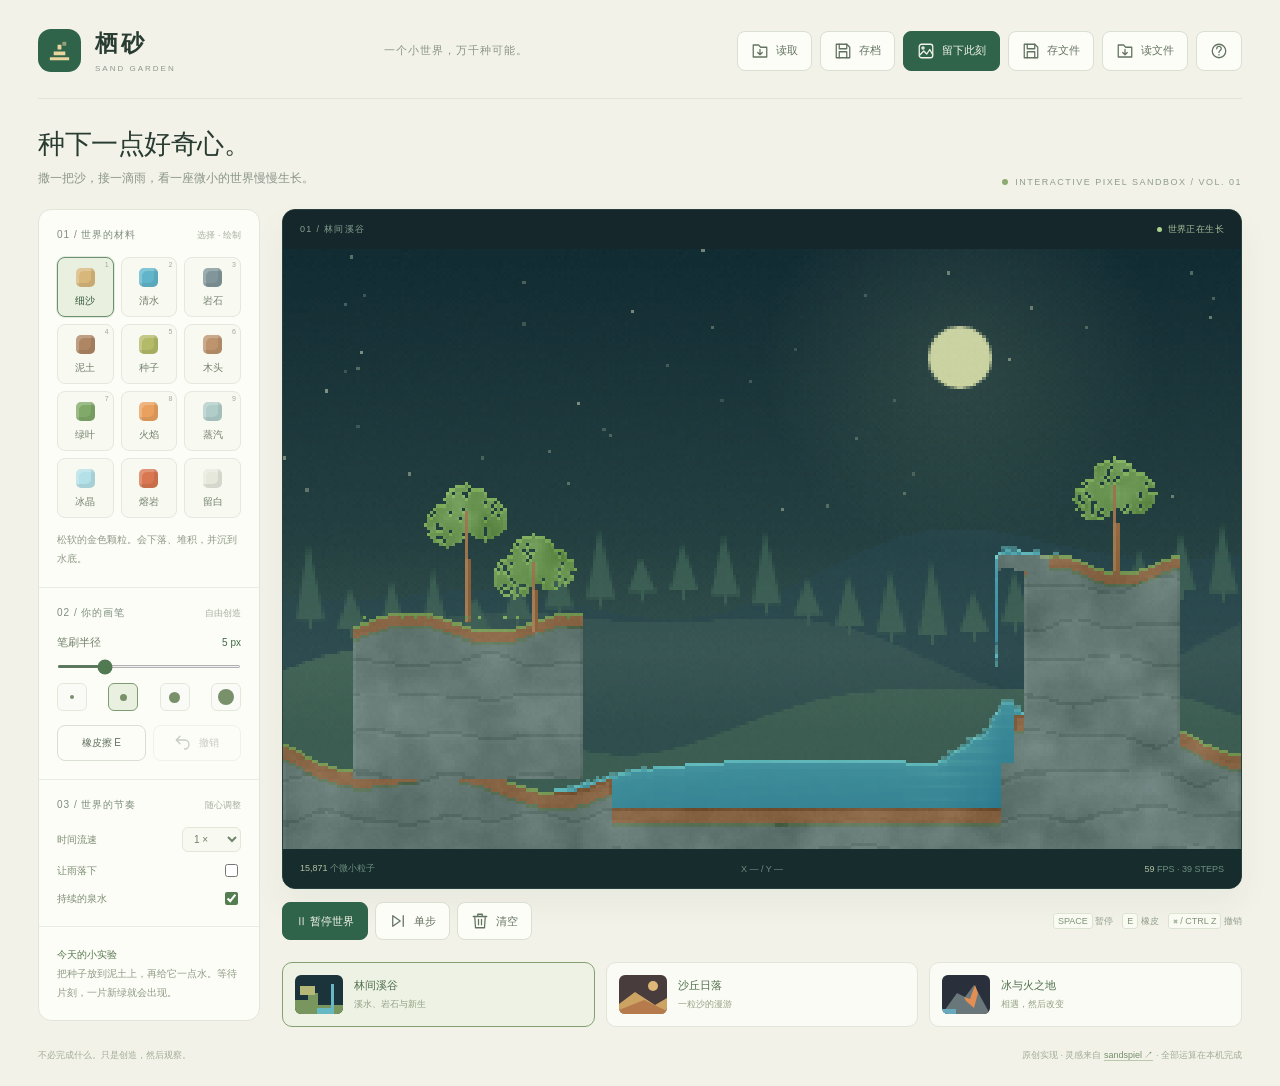
==== commit dd36008e: "新增存档文件导出/导入：sand-garden.html" ====
--- a/sand-garden.html
+++ b/sand-garden.html
@@ -16,7 +16,7 @@
 <symbol id="i-save" viewBox="0 0 24 24"><path d="M5 3h12l4 4v14H3V3Z"/><path d="M7 3v6h10V3M7 21v-8h10v8"/></symbol><symbol id="i-image" viewBox="0 0 24 24"><rect x="3" y="3" width="18" height="18" rx="3"/><circle cx="8" cy="8" r="1.5"/><path d="m4 17 5-5 4 4 4-6 4 7"/></symbol><symbol id="i-help" viewBox="0 0 24 24"><circle cx="12" cy="12" r="9"/><path d="M9 9a3 3 0 1 1 5 2c-1 1-2 1-2 3m0 3v.2"/></symbol><symbol id="i-undo" viewBox="0 0 24 24"><path d="M8 5 3 10l5 5M3 10h11a6 6 0 0 1 0 12" transform="translate(0 -2)"/></symbol><symbol id="i-clear" viewBox="0 0 24 24"><path d="M3 6h18M9 6V3h6v3M5 6l1 15h12l1-15M10 10v7m4-7v7"/></symbol><symbol id="i-load" viewBox="0 0 24 24"><path d="M3 7V4h7l3 3h8v13H3Z"/><path d="M12 10v7m-3-3 3 3 3-3"/></symbol><symbol id="i-step" viewBox="0 0 24 24"><path d="m5 5 10 7-10 7ZM19 5v14"/></symbol><symbol id="i-leaf" viewBox="0 0 24 24"><path d="M4 20 19 5M6 16C0 9 8 2 21 3c1 12-6 20-13 14"/></symbol>
 </defs></svg>
 <main class="app">
-<header class="top"><div class="brand"><div class="mark"><svg width="27" height="27" viewBox="0 0 28 28" fill="currentColor" aria-hidden="true"><path d="M4 21h20v3H4zm4-6h12v4H8zm4-7h4v5h-4z"/><path d="M17 5h4v4h-4z" opacity=".55"/></svg></div><div><h1>栖砂</h1><small>SAND GARDEN</small></div></div><span class="top-note">一个小世界，万千种可能。</span><div class="top-actions"><button class="btn" id="loadBtn" title="读取本地存档" aria-label="读取本地存档"><svg class="icon"><use href="#i-load"/></svg><span class="text">读取</span></button><button class="btn" id="saveBtn" title="保存到此浏览器" aria-label="保存到此浏览器"><svg class="icon"><use href="#i-save"/></svg><span class="text">存档</span></button><button class="btn primary" id="exportBtn" title="导出 PNG 图片" aria-label="导出 PNG 图片"><svg class="icon"><use href="#i-image"/></svg><span class="text">留下此刻</span></button><button class="btn" id="helpBtn" title="玩法说明" aria-label="玩法说明"><svg class="icon"><use href="#i-help"/></svg></button></div></header>
+<header class="top"><div class="brand"><div class="mark"><svg width="27" height="27" viewBox="0 0 28 28" fill="currentColor" aria-hidden="true"><path d="M4 21h20v3H4zm4-6h12v4H8zm4-7h4v5h-4z"/><path d="M17 5h4v4h-4z" opacity=".55"/></svg></div><div><h1>栖砂</h1><small>SAND GARDEN</small></div></div><span class="top-note">一个小世界，万千种可能。</span><div class="top-actions"><button class="btn" id="loadBtn" title="读取本地存档" aria-label="读取本地存档"><svg class="icon"><use href="#i-load"/></svg><span class="text">读取</span></button><button class="btn" id="saveBtn" title="保存到此浏览器" aria-label="保存到此浏览器"><svg class="icon"><use href="#i-save"/></svg><span class="text">存档</span></button><button class="btn primary" id="exportBtn" title="导出 PNG 图片" aria-label="导出 PNG 图片"><svg class="icon"><use href="#i-image"/></svg><span class="text">留下此刻</span></button><button class="btn" id="fileSaveBtn" title="把存档导出成 .json 文件" aria-label="导出存档文件"><svg class="icon"><use href="#i-save"/></svg><span class="text">存文件</span></button><button class="btn" id="fileLoadBtn" title="从 .json 文件读入存档" aria-label="从文件读入存档"><svg class="icon"><use href="#i-load"/></svg><span class="text">读文件</span></button><input type="file" id="fileInput" accept="application/json,.json" hidden><button class="btn" id="helpBtn" title="玩法说明" aria-label="玩法说明"><svg class="icon"><use href="#i-help"/></svg></button></div></header>
 <section class="intro"><div><h2>种下一点好奇心。</h2><p>撒一把沙，接一滴雨，看一座微小的世界慢慢生长。</p></div><div class="version"><span class="status-dot"></span>INTERACTIVE PIXEL SANDBOX / VOL. 01</div></section>
 <div class="workspace"><aside class="sidebar" aria-label="画笔与模拟控制">
 <section class="section"><div class="section-label"><span>01 / 世界的材料</span><span>选择 · 绘制</span></div><div class="materials" id="materials"></div><p class="description" id="materialInfo"></p></section>
@@ -30,7 +30,7 @@
 <footer class="under"><span>不必完成什么。只是创造，然后观察。</span><span>原创实现 · 灵感来自 <a href="https://github.com/MaxBittker/sandspiel" target="_blank" rel="noopener noreferrer">sandspiel ↗</a> · 全部运算在本机完成</span></footer>
 </main>
 <div id="toast" class="toast" role="status" aria-live="polite"></div>
-<dialog id="helpDialog"><h3>欢迎来到栖砂。</h3><p>这里没有任务，也没有输赢。选择一种材料，在画布上按住鼠标或滑动手指，让它们相遇。</p><ul><li><strong>沙与水：</strong>沙会下落、堆积，也会沉入水中；水会流向低处。</li><li><strong>土与种子：</strong>种子落在泥土上，附近有水时会发芽长成植物。</li><li><strong>火与生命：</strong>火会点燃木头与植物，遇水变成蒸汽。</li><li><strong>冰与熔岩：</strong>冰遇热融化；熔岩碰到水凝固为岩石，产生蒸汽。</li><li><strong>操作：</strong>空格暂停，E 橡皮擦，数字 1–9 选材料，方括号调整笔刷，Ctrl / ⌘ Z 撤销。</li></ul><p>“存档”仅保存在当前浏览器；“留下此刻”会导出 PNG。场景切换和清空均可撤销。规则采用元胞自动机，是可玩的自然现象简化模型。</p><p>灵感来自开源项目 <a href="https://github.com/MaxBittker/sandspiel" target="_blank" rel="noopener noreferrer">sandspiel</a>，界面和代码为本项目独立实现，无需下载素材或加载第三方库。</p><div class="dialog-actions"><button class="btn primary" id="closeHelp">开始创造</button></div></dialog>
+<dialog id="helpDialog"><h3>欢迎来到栖砂。</h3><p>这里没有任务，也没有输赢。选择一种材料，在画布上按住鼠标或滑动手指，让它们相遇。</p><ul><li><strong>沙与水：</strong>沙会下落、堆积，也会沉入水中；水会流向低处。</li><li><strong>土与种子：</strong>种子落在泥土上，附近有水时会发芽长成植物。</li><li><strong>火与生命：</strong>火会点燃木头与植物，遇水变成蒸汽。</li><li><strong>冰与熔岩：</strong>冰遇热融化；熔岩碰到水凝固为岩石，产生蒸汽。</li><li><strong>操作：</strong>空格暂停，E 橡皮擦，数字 1–9 选材料，方括号调整笔刷，Ctrl / ⌘ Z 撤销。</li></ul><p>“存档”仅保存在当前浏览器，“存文件”可以把存档导出成 .json 发给别人，“读文件”能从文件里读回来；“留下此刻”会导出 PNG。场景切换和清空均可撤销。规则采用元胞自动机，是可玩的自然现象简化模型。</p><p>灵感来自开源项目 <a href="https://github.com/MaxBittker/sandspiel" target="_blank" rel="noopener noreferrer">sandspiel</a>，界面和代码为本项目独立实现，无需下载素材或加载第三方库。</p><div class="dialog-actions"><button class="btn primary" id="closeHelp">开始创造</button></div></dialog>
 <dialog id="confirmDialog"><h3 id="confirmTitle">清空这个世界？</h3><p id="confirmText">清空后可以通过“撤销”找回当前画面。</p><div class="dialog-actions"><button class="btn" id="cancelConfirm">再想想</button><button class="btn primary" id="acceptConfirm">确认清空</button></div></dialog>
 <script>
 'use strict';
@@ -214,7 +214,10 @@
  $('brush').oninput=e=>brushSize(Number(e.target.value));document.querySelectorAll('[data-size]').forEach(b=>b.onclick=()=>brushSize(Number(b.dataset.size)));
  $('eraseBtn').onclick=()=>choose(selected===0?previous:0);
  function undo(){if(!history.length){toast('还没有可以撤销的笔画。');return;}world.restore(history.pop());syncScene();setPaused(true);$('undoBtn').disabled=!history.length;toast('已恢复上一次操作前的世界，并暂停时间。');}
- $('undoBtn').onclick=undo;$('undoBtn').disabled=true;
+ $('fileSaveBtn').onclick=()=>{try{const record={...world.snapshot(),savedAt:new Date().toISOString()};const blob=new Blob([JSON.stringify(record)],{type:'application/json'});const url=URL.createObjectURL(blob),a=document.createElement('a');a.href=url;a.download='sand-garden-'+new Date().toISOString().slice(0,10)+'.json';a.click();setTimeout(()=>URL.revokeObjectURL(url),30000);toast('存档已导出成文件，可以发给别人。');}catch(e){toast('导出存档失败，请重试。');}};
+$('fileLoadBtn').onclick=()=>$('fileInput').click();
+$('fileInput').onchange=e=>{const file=e.target.files&&e.target.files[0];if(!file)return;const reader=new FileReader();reader.onload=()=>{try{const data=JSON.parse(String(reader.result));if(!data||data.version!==1||!Array.isArray(data.cells)||data.cells.length!==N){toast('这个文件不是栖砂的存档。');return;}const check=new Garden();check.restore(data);confirmAction('读入这份存档？','读入前会保留当前世界，之后仍可撤销。','读入存档',()=>{checkpoint();world.restore(data);syncScene();setPaused(true);toast('存档已读入，点击“继续生长”让时间流动。');});}catch(err){toast('文件解析失败，可能不是存档。');}finally{e.target.value='';}};reader.readAsText(file);};
+$('undoBtn').onclick=undo;$('undoBtn').disabled=true;
  function cursor(){const rect=canvas.getBoundingClientRect(),el=$('brushCursor');el.style.width=2*radius/W*rect.width+'px';el.style.height=2*radius/H*rect.height+'px';el.style.left=pointer.x/W*rect.width+'px';el.style.top=pointer.y/H*rect.height+'px';el.style.display=pointer.inside?'block':'none';}
  function locate(e){const rect=canvas.getBoundingClientRect();pointer.x=Math.floor((e.clientX-rect.left)/rect.width*W);pointer.y=Math.floor((e.clientY-rect.top)/rect.height*H);pointer.inside=pointer.x>=0&&pointer.x<W&&pointer.y>=0&&pointer.y<H;cursor();$('coord').textContent=pointer.inside?'X '+String(pointer.x).padStart(3,'0')+' / Y '+String(pointer.y).padStart(3,'0'):'X — / Y —';}
  function paintLine(){if(!pointer.inside){pointer.lastX=pointer.lastY=null;return;}const m=pointer.erase?0:selected;const sx=pointer.lastX??pointer.x,sy=pointer.lastY??pointer.y,dx=pointer.x-sx,dy=pointer.y-sy,d=Math.hypot(dx,dy),steps=Math.max(1,Math.ceil(d/Math.max(1,radius*.5)));for(let n=0;n<=steps;n++)world.stamp(Math.round(sx+dx*n/steps),Math.round(sy+dy*n/steps),radius,m);pointer.lastX=pointer.x;pointer.lastY=pointer.y;dirty=true;}
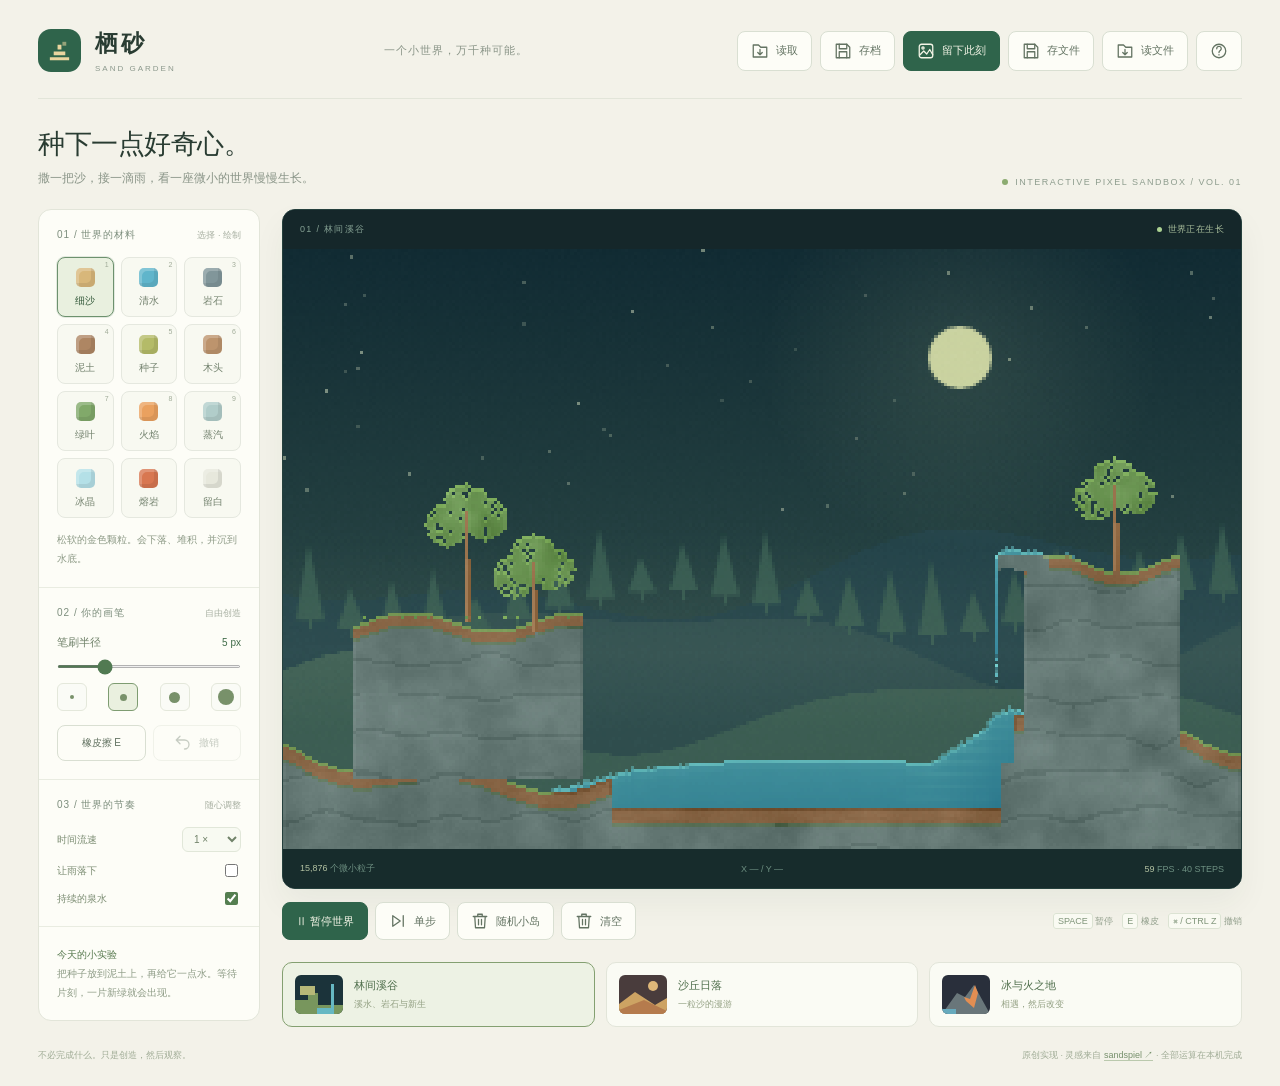
==== commit bba3ee0e: "新增「随机小岛」生成器 + 文档：sand-garden.html" ====
--- a/sand-garden.html
+++ b/sand-garden.html
@@ -24,7 +24,7 @@
 <section class="section"><div class="section-label"><span>03 / 世界的节奏</span><span>随心调整</span></div><label class="flow-row"><span>时间流速</span><select id="speed" aria-label="模拟速度"><option value="0.5">0.5 ×</option><option value="1" selected>1 ×</option><option value="2">2 ×</option></select></label><label class="flow-row"><span>让雨落下</span><input id="rain" type="checkbox"></label><label class="flow-row"><span>持续的泉水</span><input id="spring" type="checkbox" checked></label></section>
 <section class="section"><p class="tip"><strong>今天的小实验</strong><br>把种子放到泥土上，再给它一点水。等待片刻，一片新绿就会出现。</p></section>
 </aside><section class="studio" aria-label="互动像素世界"><div class="canvas-card"><div class="canvas-top"><span id="sceneLabel">01 / 林间溪谷</span><span class="live"><i></i><span id="liveLabel">世界正在生长</span></span></div><div class="stage" id="stage"><canvas id="world" width="900" height="564" tabindex="0" aria-label="像素沙盒画布，按住鼠标或拖动手指绘制材料"></canvas><div id="brushCursor"></div><div id="pauseLabel">TIME PAUSED</div></div><div class="canvas-bottom"><span><b id="particleCount">0</b> 个微小粒子</span><span id="coord">X — / Y —</span><span><b id="fps">60</b> FPS · <span id="simSteps">0</span> STEPS</span></div></div>
-<div class="timeline"><div class="play-tools"><button class="btn primary" id="pauseBtn" aria-pressed="false">Ⅱ 暂停世界</button><button class="btn" id="stepBtn" title="暂停并前进一个模拟步"><svg class="icon"><use href="#i-step"/></svg>单步</button><button class="btn" id="clearBtn"><svg class="icon"><use href="#i-clear"/></svg>清空</button></div><span class="shortcuts"><kbd>SPACE</kbd> 暂停　<kbd>E</kbd> 橡皮　<kbd>⌘ / CTRL Z</kbd> 撤销</span></div>
+<div class="timeline"><div class="play-tools"><button class="btn primary" id="pauseBtn" aria-pressed="false">Ⅱ 暂停世界</button><button class="btn" id="stepBtn" title="暂停并前进一个模拟步"><svg class="icon"><use href="#i-step"/></svg>单步</button><button class="btn" id="randomBtn" title="随机生成一座小岛"><svg class="icon"><use href="#i-clear"/></svg>随机小岛</button><button class="btn" id="clearBtn"><svg class="icon"><use href="#i-clear"/></svg>清空</button></div><span class="shortcuts"><kbd>SPACE</kbd> 暂停　<kbd>E</kbd> 橡皮　<kbd>⌘ / CTRL Z</kbd> 撤销</span></div>
 <div class="scenes" aria-label="预设场景"><button class="scene" data-scene="valley" aria-pressed="true"><div class="scene-art"><svg viewBox="0 0 48 39"><path fill="#1b333a" d="M0 0h48v39H0z"/><path fill="#78965d" d="M0 25h13v-7h10v12h25v9H0z"/><path fill="#66b8c3" d="M32 9h4v24H22v6h17V9z"/><path fill="#b6b878" d="M5 11h15v9H5z"/></svg></div><div><strong>林间溪谷</strong><span>溪水、岩石与新生</span></div></button><button class="scene" data-scene="desert" aria-pressed="false"><div class="scene-art"><svg viewBox="0 0 48 39"><path fill="#493c3c" d="M0 0h48v39H0z"/><circle fill="#dfb879" cx="34" cy="11" r="5"/><path fill="#cda363" d="m0 29 16-12 20 13 12-7v16H0z"/><path fill="#b57b4d" d="m0 35 25-10 23 11v3H0z"/></svg></div><div><strong>沙丘日落</strong><span>一粒沙的漫游</span></div></button><button class="scene" data-scene="volcano" aria-pressed="false"><div class="scene-art"><svg viewBox="0 0 48 39"><path fill="#292f3b" d="M0 0h48v39H0z"/><path fill="#69767a" d="m0 39 15-21 8 4 9-12 16 29z"/><path fill="#e38e52" d="m22 22 6 2 5-14 3 8-4 15-8-7z"/><path fill="#67aabd" d="M0 34h14v5H0z"/></svg></div><div><strong>冰与火之地</strong><span>相遇，然后改变</span></div></button></div>
 </section></div>
 <footer class="under"><span>不必完成什么。只是创造，然后观察。</span><span>原创实现 · 灵感来自 <a href="https://github.com/MaxBittker/sandspiel" target="_blank" rel="noopener noreferrer">sandspiel ↗</a> · 全部运算在本机完成</span></footer>
@@ -115,6 +115,38 @@
    this.sources=[{x:192,y:106,material:11,rate:5}];
   }
  }
+  island(seed){
+   this.cells.fill(0);this.life.fill(0);this.moved.fill(0);this.tick=0;
+   this.seed=(seed>>>0)||977;this.rain=false;this.sources=[];this.spring=false;this.scene='island';
+   const rnd=()=>this.random();
+   const sea=Math.floor(146+rnd()*12);
+   const cx=Math.floor(W*(.32+rnd()*.36));
+   const half=Math.max(24,Math.floor(W*(.2+rnd()*.14)));
+   const peak=18+Math.floor(rnd()*16);
+   for(let x=0;x<W;x++){
+     const tide=sea+Math.floor(Math.sin(x*.045+rnd()*.6)*2);
+     for(let y=tide;y<H;y++)this.put(x,y,2);
+   }
+   for(let x=cx-half;x<=cx+half;x++){
+     if(x<0||x>=W)continue;
+     const t=(x-cx)/half;
+     const h=Math.floor(Math.sqrt(Math.max(0,1-t*t))*peak);
+     const top=sea-h;
+     for(let y=top;y<sea+4;y++){
+       const d=y-top;
+       this.put(x,y,d<2?4:(d<4?1:3));
+     }
+   }
+   const trees=2+Math.floor(rnd()*3);
+   for(let i=0;i<trees;i++){
+     const tx=Math.round(cx+(rnd()-.5)*half*1.3);
+     if(tx<1||tx>=W-1)continue;
+     let ty=-1;
+     for(let y=0;y<H;y++){const v=this.cells[y*W+tx];if(v===4||v===1){ty=y;break;}}
+     if(ty>8)this.tree(tx,ty-1,9+Math.floor(rnd()*12));
+   }
+   if(rnd()<.6){this.sources=[{x:cx,y:Math.max(4,sea-peak+3),material:2,rate:3}];this.spring=true;}
+  }
 }
 /* UI_AND_RENDERER */
 (() => {
@@ -133,7 +165,7 @@
   {id:11,name:'熔岩',color:'#d87751',hint:'炽热而缓慢地流动。遇水凝固成岩石，也会点燃木头。'},
   {id:0,name:'留白',color:'#e7e8dc',hint:'擦去一些，留出新的可能。右键拖动也可以临时擦除。'}
  ];
- const sceneNames={valley:'01 / 林间溪谷',desert:'02 / 沙丘日落',volcano:'03 / 冰与火之地',empty:'04 / 从一片空白开始'};
+ const sceneNames={island:'05 / 随机小岛',valley:'01 / 林间溪谷',desert:'02 / 沙丘日落',volcano:'03 / 冰与火之地',empty:'04 / 从一片空白开始'};
  const canvas=$('world'),ctx=canvas.getContext('2d',{alpha:false});
  const buffer=document.createElement('canvas');buffer.width=W;buffer.height=H;
  const bctx=buffer.getContext('2d',{alpha:false}),image=bctx.createImageData(W,H);
@@ -231,7 +263,8 @@
  function confirmAction(title,text,label,action){endPointer();pendingConfirm=action;$('confirmTitle').textContent=title;$('confirmText').textContent=text;$('acceptConfirm').textContent=label;$('confirmDialog').showModal();}
  $('cancelConfirm').onclick=()=>{$('confirmDialog').close();pendingConfirm=null;};$('acceptConfirm').onclick=()=>{const action=pendingConfirm;pendingConfirm=null;$('confirmDialog').close();action?.();};$('confirmDialog').addEventListener('cancel',()=>{pendingConfirm=null;});
  $('clearBtn').onclick=()=>confirmAction('给世界留一片空白？','清空后仍可通过“撤销”找回当前画面。','确认清空',()=>{checkpoint();world.reset('empty');syncScene();toast('一片空白，也是一切的开始。');});
- document.querySelectorAll('[data-scene]').forEach(b=>b.onclick=()=>{checkpoint();world.reset(b.dataset.scene);syncScene();setPaused(false);toast('已打开'+sceneNames[world.scene].split(' / ')[1]+'，可撤销恢复上一世界。');});
+ $('randomBtn').onclick=()=>{checkpoint();world.island((Date.now()^Math.floor(Math.random()*1e6))>>>0);syncScene();setPaused(false);toast('一座新的小岛浮出海面，每次都不一样。');};
+document.querySelectorAll('[data-scene]').forEach(b=>b.onclick=()=>{checkpoint();world.reset(b.dataset.scene);syncScene();setPaused(false);toast('已打开'+sceneNames[world.scene].split(' / ')[1]+'，可撤销恢复上一世界。');});
  const storageKey='sand-garden-save-v1';
  $('saveBtn').onclick=()=>{try{const record={...world.snapshot(),savedAt:new Date().toISOString()};localStorage.setItem(storageKey,JSON.stringify(record));savedAt=record.savedAt;$('loadBtn').disabled=false;toast('已保存到这个浏览器。随时可以继续这座花园。');}catch(e){toast('存档未能写入：浏览器存储不可用或空间不足。');}};
  $('loadBtn').onclick=()=>{try{const raw=localStorage.getItem(storageKey);if(!raw){toast('还没有存档，先点击“存档”保存一次。');return;}const data=JSON.parse(raw),check=new Garden();check.restore(data);confirmAction('回到保存的花园？','读取前会保留当前世界，之后仍可撤销。','读取存档',()=>{checkpoint();world.restore(data);syncScene();setPaused(true);toast('存档已读取，点击“继续生长”让时间流动。');});}catch(e){toast('无法读取存档：数据损坏或浏览器存储不可用。');}};
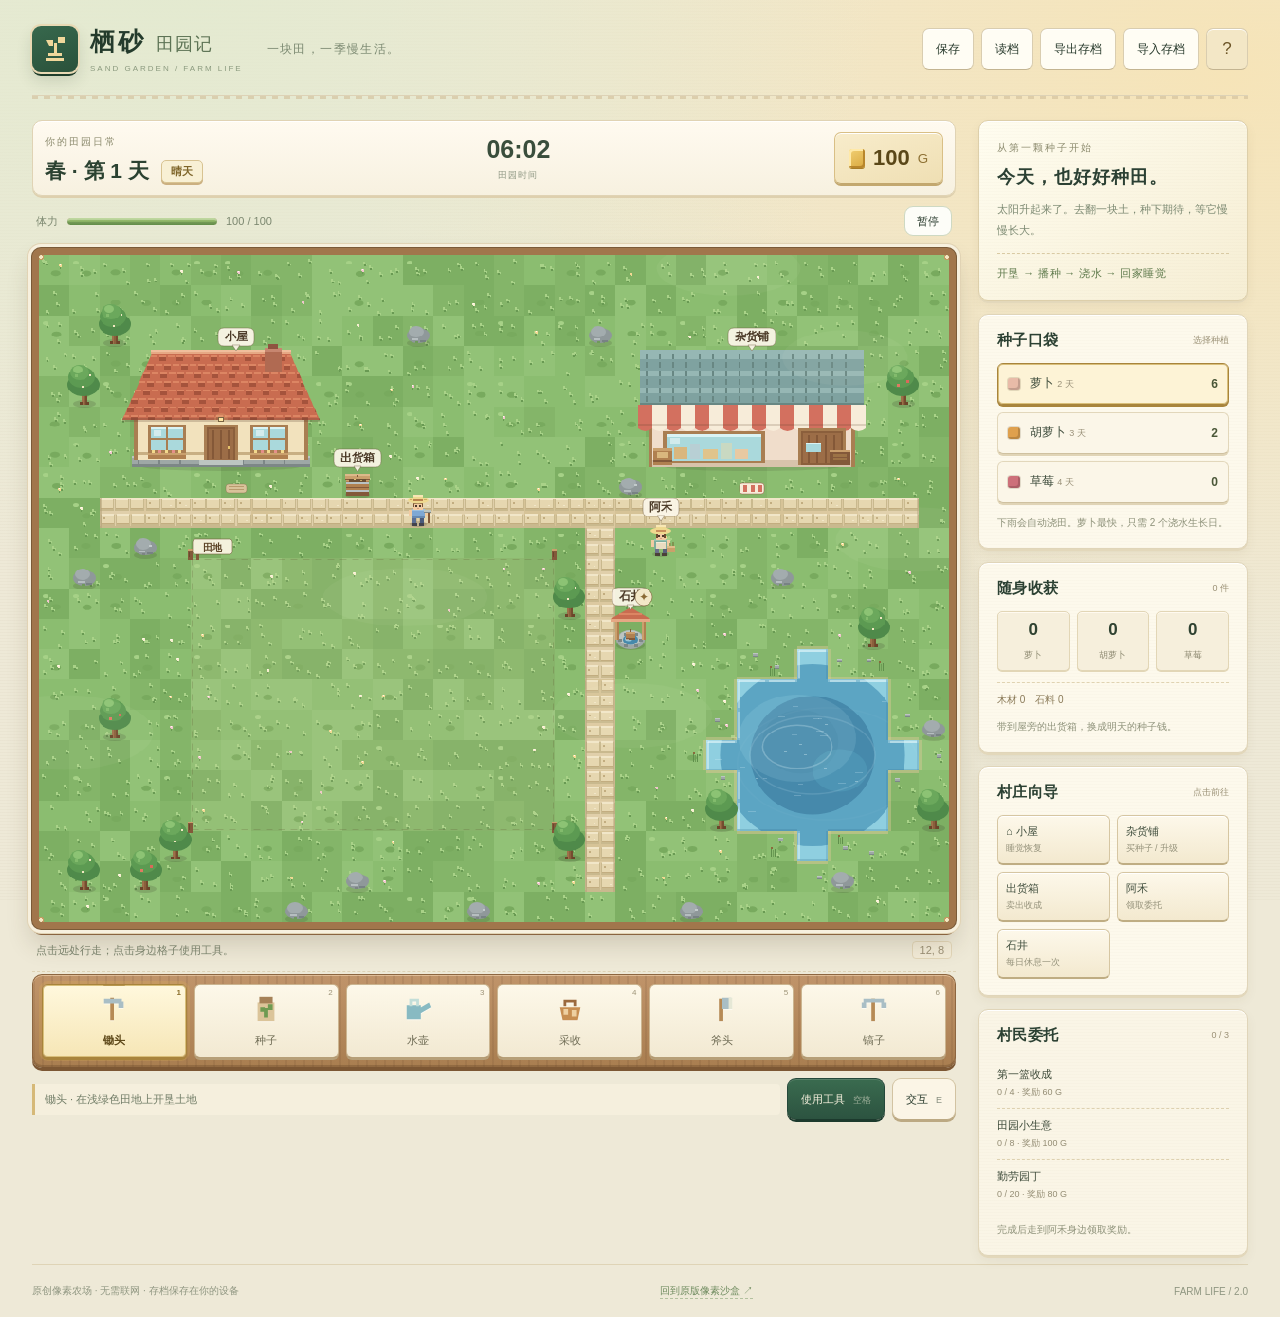
==== commit c7f26bdf: "Build original farm-life game with pixel art, crops, village quests and offline saves" ====
--- a/sand-garden.html
+++ b/sand-garden.html
@@ -1,289 +1,2882 @@
 <!doctype html>
 <html lang="zh-CN">
 <head>
-<meta charset="utf-8"><meta name="viewport" content="width=device-width,initial-scale=1"><meta name="theme-color" content="#f3f2e9">
-<link rel="icon" href="data:image/svg+xml,%3Csvg xmlns='http://www.w3.org/2000/svg' viewBox='0 0 32 32'%3E%3Crect width='32' height='32' rx='9' fill='%232d624c'/%3E%3Cpath d='M8 22h16v3H8zm3-6h10v4H11zm3-7h4v5h-4z' fill='%23e8cd89'/%3E%3C/svg%3E">
-<title>栖砂 · Sand Garden — 一座指尖上的小世界</title>
-<style>
-:root{font-family:"Segoe UI","PingFang SC","Microsoft YaHei",sans-serif;color:#293c32;background:#f3f2e9;--green:#2f644b;--muted:#8b968b;--line:#e2e5d9;--paper:#fdfdf7}*{box-sizing:border-box}body{margin:0}button,input,select{font:inherit}button{cursor:pointer}button:focus-visible,a:focus-visible,select:focus-visible,input:focus-visible{outline:3px solid #d8af63;outline-offset:3px}button:disabled{opacity:.35;cursor:not-allowed}button svg{width:16px;height:16px;vertical-align:middle;flex-shrink:0}svg.icon{width:18px;height:18px;fill:none;stroke:currentColor;stroke-width:1.7;stroke-linecap:round;stroke-linejoin:round}.app{max-width:1500px;margin:auto;padding:28px 38px 22px}.top{display:flex;align-items:center;justify-content:space-between;gap:24px;padding-bottom:25px;border-bottom:1px solid var(--line)}.brand{display:flex;align-items:center;gap:14px}.mark{width:43px;height:43px;background:var(--green);border-radius:13px;display:grid;place-items:center;color:#ead59f}.brand h1{font-size:23px;letter-spacing:3px;margin:0;font-weight:600}.brand small{display:block;font-size:8px;letter-spacing:2px;color:#8c998d;margin-top:5px}.top-note{font-size:11px;color:#8a9588;letter-spacing:1px}.top-actions{display:flex;gap:8px}.btn{border:1px solid #d9dfd2;border-radius:8px;background:var(--paper);color:#637362;font-size:11px;padding:10px 13px;display:inline-flex;align-items:center;justify-content:center;gap:7px;white-space:nowrap}.btn:hover{background:#e9eee0;border-color:#c5d1bd}.btn.primary{background:var(--green);border-color:var(--green);color:#f4f5e7}.btn.primary:hover{background:#245039}.intro{display:flex;align-items:flex-end;justify-content:space-between;gap:20px;margin:27px 0 22px}.intro h2{font-size:27px;font-weight:500;letter-spacing:-.5px;margin:0 0 8px}.intro p{margin:0;color:#8a9588;font-size:12px}.version{font-size:9px;letter-spacing:1.5px;color:#8e9d8e}.status-dot{width:6px;height:6px;border-radius:50%;display:inline-block;background:#8bab70;margin-right:7px}.workspace{display:grid;grid-template-columns:222px minmax(0,1fr);gap:22px}.sidebar{background:var(--paper);border:1px solid var(--line);border-radius:13px;overflow:hidden;align-self:start}.section{padding:18px;border-bottom:1px solid #e9ece1}.section:last-child{border:0}.section-label{display:flex;align-items:center;justify-content:space-between;font-size:10px;letter-spacing:1px;color:#7d8e7d;margin-bottom:15px}.section-label span:last-child{font-size:9px;color:#a7afa1;letter-spacing:0}.materials{display:grid;grid-template-columns:repeat(3,1fr);gap:7px}.material{min-width:0;border:1px solid #e5e8df;background:#f8f9f1;border-radius:8px;padding:10px 2px 8px;text-align:center;color:#72816d;position:relative}.material:hover{background:#edf1e5}.material[aria-pressed=true]{border-color:#6d916e;background:#e9f0df;box-shadow:0 0 0 1px #6d916e30;color:#365b3c}.swatch{display:block;width:19px;height:19px;margin:0 auto 7px;border-radius:5px;background:var(--swatch);box-shadow:inset -4px -4px 0 #00000013,inset 3px 3px 0 #ffffff35}.material-name{display:block;font-size:10px}.material .shortcut{position:absolute;right:4px;top:3px;font-size:7px;color:#a0ab98}.description{margin:12px 0 0;font-size:10px;line-height:1.9;color:#8d9a86;min-height:39px}.brush-row{display:flex;align-items:center;justify-content:space-between;gap:8px;font-size:11px;color:#6f8169}.brush-row output{font-size:10px;color:#3f6b48;font-variant-numeric:tabular-nums}input[type=range]{width:100%;height:3px;accent-color:#517a52;margin:15px 0 8px;cursor:pointer}.brush-presets{display:flex;justify-content:space-between;margin-top:7px}.brush-size{width:30px;height:28px;border:1px solid #e4e8db;border-radius:6px;background:#fafbf6;color:#78916a;display:grid;place-items:center}.brush-size i{display:block;border-radius:50%;background:currentColor}.brush-size[aria-pressed=true]{border-color:#7e9c71;background:#eaf0df}.tools{display:flex;gap:7px;margin-top:14px}.tools .btn{flex:1;padding:8px 3px;font-size:10px}.tools .selected{background:#e8efde;border-color:#8aa279;color:#3e643d}.flow-row{display:flex;align-items:center;justify-content:space-between;font-size:10px;color:#7d8e74;margin-top:9px}.flow-row input{accent-color:#547e50}select{border:1px solid #e1e7d9;background:#f8faf2;color:#71836a;border-radius:6px;padding:5px 7px;font-size:10px}.tip{font-size:10px;line-height:1.9;color:#8d9b85;margin:0}.tip strong{font-weight:500;color:#57794e}.studio{min-width:0}.canvas-card{background:#102128;border:1px solid #25403d;border-radius:13px;overflow:hidden;box-shadow:0 15px 32px #1d3e2d0d}.canvas-top{display:flex;justify-content:space-between;align-items:center;gap:15px;background:#15272a;padding:13px 17px;color:#86a294;font-size:9px;letter-spacing:1.3px}.canvas-top .live{font-size:9px;color:#a8bd9b;letter-spacing:.4px}.canvas-top .live i{display:inline-block;width:5px;height:5px;border-radius:50%;background:#acd292;margin-right:6px}.stage{position:relative;aspect-ratio:300/188;overflow:hidden;isolation:isolate;background:#132a31}#world{display:block;width:100%;height:100%;image-rendering:pixelated;touch-action:none;cursor:crosshair}#brushCursor{position:absolute;border:1px solid #fffffacc;border-radius:50%;pointer-events:none;box-shadow:0 0 0 1px #00000055;transform:translate(-50%,-50%);display:none;z-index:2}#pauseLabel{position:absolute;top:15px;right:16px;padding:6px 10px;background:#112729c9;color:#d2dbbc;font-size:9px;letter-spacing:2px;border:1px solid #9db28c33;border-radius:4px;pointer-events:none;display:none}.canvas-bottom{display:flex;align-items:center;justify-content:space-between;gap:12px;padding:13px 17px;background:#172c2c;color:#6d8f81;font-size:9px;font-variant-numeric:tabular-nums}.canvas-bottom b{color:#b3c2a2;font-weight:400}.timeline{display:flex;align-items:center;justify-content:space-between;gap:12px;margin-top:13px}.play-tools{display:flex;gap:7px}.play-tools .btn{padding:9px 13px}.shortcuts{font-size:9px;color:#93a08d;white-space:nowrap}kbd{font:inherit;color:#7f9479;border:1px solid #dce3d3;background:#f9faf2;border-radius:3px;padding:2px 4px}.scenes{display:grid;grid-template-columns:repeat(3,1fr);gap:11px;margin-top:22px}.scene{display:flex;gap:11px;align-items:center;text-align:left;min-width:0;background:#fafbf4;border:1px solid var(--line);padding:12px;border-radius:10px;color:#4e6e4b}.scene:hover{border-color:#aebfa0;background:#f4f7ed}.scene[aria-pressed=true]{border-color:#84a071;background:#edf2e4}.scene-art{width:48px;height:39px;border-radius:6px;overflow:hidden;flex-shrink:0}.scene-art svg{width:100%;height:100%;display:block}.scene strong{font-size:11px;font-weight:500;display:block;margin-bottom:5px}.scene span{font-size:9px;color:#93a083;display:block;white-space:nowrap}.under{margin-top:20px;display:flex;justify-content:space-between;gap:15px;font-size:9px;line-height:1.8;color:#a0ac96}.under a{color:#758f6b;text-decoration:none;border-bottom:1px solid #bac9ad}.toast{position:fixed;bottom:25px;left:50%;transform:translate(-50%,15px);padding:12px 21px;border-radius:9px;background:#2a4b38;color:#f0f0de;font-size:12px;box-shadow:0 8px 30px #1d34202b;opacity:0;transition:opacity .2s,transform .2s;pointer-events:none;z-index:20;max-width:90vw;text-align:center}.toast.show{opacity:1;transform:translate(-50%,0)}dialog{border:1px solid #d7dfcb;border-radius:16px;padding:27px;background:#fbfcf3;color:#465f40;max-width:480px;width:calc(100% - 36px);box-shadow:0 30px 90px #14251344}dialog::backdrop{background:#15271e66;backdrop-filter:blur(5px)}dialog h3{font-weight:500;margin:0 0 14px;font-size:21px}dialog p,dialog li{font-size:12px;line-height:1.9;color:#7b8a70}dialog ul{padding-left:19px}dialog .dialog-actions{display:flex;gap:10px;justify-content:flex-end;margin-top:20px}dialog a{color:#456e46}.hidden{display:none!important}@media(min-width:1400px){.app{padding-top:34px}.workspace{grid-template-columns:235px minmax(0,1fr)}.section{padding:20px}}@media(max-width:1050px){.app{padding:22px}.top-note{display:none}.workspace{grid-template-columns:190px minmax(0,1fr);gap:16px}.section{padding:14px}.shortcuts{display:none}.scene{padding:9px;gap:8px}.scene-art{width:37px}.scene span{font-size:8px}.top-actions .btn{padding:9px 11px}}@media(max-width:720px){.app{padding:18px 13px}.top{padding-bottom:18px;gap:12px}.brand{gap:9px}.mark{width:35px;height:35px;border-radius:10px}.brand h1{font-size:19px}.brand small{font-size:7px;letter-spacing:1px}.top-actions{gap:5px}.top-actions .btn{padding:9px}.top-actions .btn .text{display:none}.intro{margin:22px 0 17px}.intro h2{font-size:23px}.intro p{font-size:10px}.version{display:none}.workspace{display:flex;flex-direction:column;gap:13px}.sidebar{order:2;width:100%;display:grid;grid-template-columns:1.3fr 1fr}.section{padding:13px}.section:first-child{grid-row:span 2;border-right:1px solid var(--line);border-bottom:0}.section:last-child{display:none}.materials{gap:5px}.material{padding:8px 1px 6px}.material-name{font-size:9px}.swatch{width:15px;height:15px;margin-bottom:5px}.description{min-height:0;font-size:9px}.section-label{font-size:9px;margin-bottom:12px}.brush-row{font-size:10px}.brush-presets{gap:4px}.brush-size{width:25px}.tools{margin-top:12px;gap:4px}.tools .btn{font-size:9px;padding:7px 1px}.scenes{gap:6px;margin-top:15px}.scene{padding:8px;display:block}.scene-art{float:left;width:29px;height:32px;margin-right:7px}.scene strong{font-size:10px;margin:3px 0 5px}.scene span{font-size:8px;white-space:normal}.canvas-top,.canvas-bottom{padding:11px 12px;font-size:8px}.canvas-bottom{gap:5px}.timeline{margin-top:10px}.play-tools .btn{padding:8px 10px;font-size:10px}.under{font-size:8px;flex-wrap:wrap;gap:5px;margin-top:17px}.flow-row{font-size:9px}.intro p{max-width:270px;line-height:1.7}}@media(prefers-reduced-motion:reduce){.toast{transition:none}}
-</style>
-<style>
-.canvas-bottom{display:grid;grid-template-columns:1fr 120px 1fr;min-height:39px}.canvas-bottom>span:nth-child(2){text-align:center}.canvas-bottom>span:last-child{text-align:right}.canvas-bottom b{display:inline-block;min-width:3ch}#world{image-rendering:pixelated}@media(max-width:720px){.canvas-bottom{grid-template-columns:1fr 93px 1fr}}
+<meta charset="utf-8"><meta name="viewport" content="width=device-width,initial-scale=1"><meta name="theme-color" content="#244c3b">
+<meta name="description" content="栖砂·田园记：一款原创像素农场游戏。开垦、种植、收获，与村民一起度过慢生活。无需联网即可游玩。">
+<title>栖砂 · 田园记 — 一块田，一季慢生活</title>
+<style>:root{color-scheme:light;--ink:#264737;--muted:#70846e;--paper:#fbfaf2;--line:#d7dfcc;--green:#315e45;--gold:#e0b96e;font-family:"Segoe UI","Microsoft YaHei",sans-serif;background:#eff1e5;color:var(--ink)}*{box-sizing:border-box}body{margin:0;background:radial-gradient(ellipse at 0 0,#d8e5cd80,transparent 55%),radial-gradient(ellipse at 100% 60%,#f6dfa440,transparent 65%);min-height:100vh}button,input{font:inherit}button{cursor:pointer;min-height:42px;border:1px solid #ced9c3;border-radius:9px;color:var(--ink);background:#fdfdf8;padding:9px 13px;font-size:12px;transition:background .12s,transform .12s}button:hover:not(:disabled){background:#edf3df;border-color:#8ca77b}button:active:not(:disabled){transform:translateY(1px)}button:disabled{opacity:.42;cursor:not-allowed}button:focus-visible,input:focus-visible,canvas:focus-visible,a:focus-visible{outline:3px solid #c39443;outline-offset:3px}button.primary{color:#fffef0;background:var(--green);border-color:var(--green)}button.primary:hover:not(:disabled){background:#244d38}button.danger{color:#9c5149}.app{max-width:1460px;padding:25px 32px 18px;margin:auto}.masthead{display:flex;align-items:center;gap:24px;padding-bottom:22px;border-bottom:1px solid var(--line)}.brand{display:flex;align-items:center;gap:12px;flex-shrink:0}.brand-mark{width:46px;height:46px;display:grid;place-items:center;background:var(--green);border-radius:13px;color:#e6cf98;box-shadow:0 6px 15px #28452a13}.brand-mark svg{width:32px;height:32px}.brand h1{font-size:25px;font-weight:650;margin:0;letter-spacing:2px}.brand h1 span{font-weight:400;font-size:18px;letter-spacing:1px}.brand p{font-size:8px;letter-spacing:2px;color:#7a8c73;margin:6px 0 0}.tagline{flex:1;font-size:12px;color:var(--muted);letter-spacing:1px}.header-actions{display:flex;gap:7px;align-items:center;flex-wrap:wrap;justify-content:flex-end}.help-button{width:42px;font-size:18px}.layout{display:grid;grid-template-columns:minmax(0,1fr) 270px;gap:22px;margin-top:24px}.farm-panel{min-width:0}.daybar{display:flex;justify-content:space-between;align-items:center;gap:14px;padding:4px 4px 14px}.eyebrow{font-size:10px;letter-spacing:1.8px;text-transform:uppercase;color:#849277}.day-title{display:flex;align-items:center;gap:12px;margin-top:8px}.day-title strong{font-size:21px;font-weight:600}.day-title>span{border:1px solid #dfdfba;border-radius:20px;padding:3px 9px;font-size:11px;background:#f9f4d8;color:#8b7942}.clock{display:grid;text-align:center;gap:5px}.clock>span:first-child{font-size:25px;font-variant-numeric:tabular-nums;letter-spacing:1px}.subtle{font-size:9px;letter-spacing:1px;color:var(--muted)}.wallet{display:flex;gap:8px;align-items:center;background:#fbf3da;border:1px solid #e8d5a7;border-radius:10px;padding:12px 14px;min-width:105px}.wallet strong{font-size:22px;font-variant-numeric:tabular-nums}.wallet small{color:#9f814a}.coin{width:16px;height:19px;border-radius:50%;background:#dfb452;box-shadow:inset -4px -2px #bd923d,inset 3px 2px #f6dc8b}.energy-row{display:flex;align-items:center;gap:9px;font-size:11px;color:var(--muted);margin:0 4px 12px}.energy-row meter{width:150px;height:13px;max-width:30vw}.energy-row meter::-webkit-meter-bar{background:#dfe5d5;border:none;border-radius:8px}.energy-row meter::-webkit-meter-optimum-value{background:linear-gradient(90deg,#5b8858,#9ebc72);border-radius:8px}.energy-row button{min-height:30px;padding:5px 12px;margin-left:auto;font-size:11px}.map-frame{position:relative;border:7px solid #325743;outline:1px solid #adc0a0;border-radius:13px;overflow:hidden;background:#688957;box-shadow:0 16px 36px #3552381f,inset 0 0 0 1px #233c2c}#farm{width:100%;height:auto;aspect-ratio:960/704;display:block;image-rendering:pixelated;touch-action:none;cursor:crosshair}#pauseOverlay{position:absolute;inset:0;display:grid;align-content:center;justify-content:center;gap:8px;text-align:center;pointer-events:none;font-size:25px;letter-spacing:5px;color:#fff6d4;background:#1d382a88;backdrop-filter:blur(1px)}#pauseOverlay small{font-size:12px;letter-spacing:1px}[hidden]{display:none!important}.map-caption{display:flex;justify-content:space-between;align-items:center;gap:12px;padding:12px 4px;font-size:11px;color:#70806a;min-height:43px}.map-caption span:last-child{white-space:nowrap;font-variant-numeric:tabular-nums}.toolbelt{display:grid;grid-template-columns:repeat(6,minmax(0,1fr));gap:7px;padding:9px;background:#e3e7d8;border:1px solid #d1dbc4;border-radius:12px}.tool{display:grid;place-items:center;gap:5px;position:relative;min-height:74px;border-color:#d7ddcd;background:#f6f6eb;color:#6d7a61;border-radius:8px;font-size:11px;padding:7px}.tool svg{width:30px;height:30px;image-rendering:pixelated}.tool kbd{position:absolute;right:5px;top:3px;font-size:8px;color:#8a947d}.tool.active{border-color:#a8904c;background:#fcf3d9;box-shadow:inset 0 0 0 1px #c9b77a;color:#655329}.action-row{display:flex;gap:7px;align-items:center;flex-wrap:wrap;margin-top:12px}.action-row>span{flex:1;font-size:11px;color:var(--muted);min-width:150px;line-height:1.7}.action-row button{font-size:11px}.action-row kbd{font-size:9px;opacity:.65;margin-left:5px}kbd{font-family:inherit}.journal{display:grid;gap:13px;align-content:start}.note{padding:18px;border-radius:12px;border:1px solid var(--line);background:#fcfcf5;box-shadow:0 4px 10px #4b693007}.welcome-note{background:linear-gradient(130deg,#fffdf2,#eaf0d9);border-color:#d5dfbd}.note h2{font-size:15px;font-weight:600;margin:0}.welcome-note h2{font-size:19px;margin:10px 0;letter-spacing:.5px}.welcome-note p{font-size:11px;line-height:1.9;color:#819075;margin:0}.daily-hint{font-size:11px;padding:10px 0 0;margin-top:12px;border-top:1px dashed #ced8b9;color:#587544;line-height:1.8}.section-title{display:flex;justify-content:space-between;align-items:center;gap:8px;margin-bottom:13px}.section-title>span{font-size:9px;color:#8b9a7c}.seed-choices{display:grid;gap:6px}.seed-choice{display:flex;align-items:center;gap:10px;text-align:left;background:#f7f9ef;padding:9px 10px}.seed-choice.active{background:#edf3df;border-color:#91ad72}.seed-choice .crop-dot{width:12px;height:12px;border-radius:4px;background:var(--crop);box-shadow:inset -2px -2px #0002;flex-shrink:0}.seed-choice>span:nth-child(2){flex:1;font-size:12px}.seed-choice small{font-size:9px;color:#96a088}.seed-choice b{font-variant-numeric:tabular-nums}.muted{font-size:10px;line-height:1.8;color:#87947d;margin:11px 0 0}.inventory{display:grid;grid-template-columns:repeat(3,1fr);gap:6px}.inventory-item{padding:8px 3px;text-align:center;background:#f3f5e9;border:1px solid #e6ebdd;border-radius:7px}.inventory-item strong{display:block;font-size:17px;margin-bottom:4px}.inventory-item span{font-size:9px;color:#8b9a7e}.resource-row{display:flex;gap:10px;font-size:10px;color:#8a8066;margin-top:11px;padding-top:10px;border-top:1px solid #e6e9da}.destinations{display:grid;grid-template-columns:1fr 1fr;gap:6px}.destinations button{text-align:left;font-size:11px;min-width:0;padding:8px;background:#f8f9f1;min-height:48px}.destinations button small{display:block;font-size:9px;color:#95a086;margin-top:3px}.quest-note{background:#f8f7ed}.quest-item{font-size:11px;line-height:1.8;padding:7px 0;border-bottom:1px dashed #dce2cf}.quest-item:last-child{border:0}.quest-item span{display:block;font-size:9px;color:#8b987d}.quest-item.done{color:#94a387}.touch-pad{display:none}footer{display:flex;gap:14px;flex-wrap:wrap;align-items:center;justify-content:space-between;padding-top:19px;font-size:10px;color:#92a087}footer a{color:#789169;text-decoration:none;border-bottom:1px solid #bac8ac}.toast{position:fixed;bottom:25px;left:50%;transform:translate(-50%,15px);padding:12px 22px;border:1px solid #c8d5b2;border-radius:10px;background:#244832;color:#f3f3db;font-size:12px;opacity:0;transition:opacity .15s,transform .15s;pointer-events:none;z-index:40;max-width:min(90vw,500px);line-height:1.8;text-align:center;box-shadow:0 9px 28px #23452930}.toast.show{opacity:1;transform:translate(-50%,0)}dialog{max-width:520px;width:calc(100% - 26px);max-height:calc(100dvh - 30px);overflow:auto;border:1px solid #c1ceb0;border-radius:16px;background:var(--paper);color:var(--ink);padding:24px;box-shadow:0 30px 90px #1538224f}dialog::backdrop{background:#15372399;backdrop-filter:blur(3px)}dialog>header{display:flex;justify-content:space-between;align-items:flex-start;gap:18px;margin-bottom:18px}dialog h2{font-size:23px;margin:7px 0 0;font-weight:500}#closeDialog{min-height:32px;font-size:23px;padding:0 9px}#dialogBody{font-size:13px;line-height:1.9;color:#657a5d}#dialogBody p{margin:0 0 10px}#dialogBody ul{padding-left:22px}.dialog-actions{display:flex;justify-content:flex-end;gap:8px;flex-wrap:wrap;margin-top:20px}.shop-row{display:flex;align-items:center;justify-content:space-between;gap:15px;padding:13px 0;border-top:1px solid #e1e7d5}.shop-row small{display:block;color:#8c9a80;font-size:11px}.shop-row button{white-space:nowrap}.quest-progress{font-variant-numeric:tabular-nums;color:#8b784a}.help-grid{display:grid;grid-template-columns:auto 1fr;gap:8px 14px}noscript{display:block;text-align:center;padding:30px}
+@media(max-width:1160px){.app{padding:20px}.tagline{display:none}.masthead{justify-content:space-between}.layout{grid-template-columns:minmax(0,1fr) 235px;gap:16px}.note{padding:14px}.day-title strong{font-size:18px}.wallet{min-width:90px;padding:9px}.clock>span:first-child{font-size:22px}}
+@media(max-width:820px){.app{padding:16px 12px}.layout{grid-template-columns:1fr;margin-top:18px}.journal{grid-template-columns:repeat(2,minmax(0,1fr))}.welcome-note{grid-column:1/-1}.welcome-note p{max-width:none}.welcome-note .daily-hint{margin-top:6px}.masthead{flex-wrap:wrap;gap:14px}.header-actions{width:100%;justify-content:flex-start;display:grid;grid-template-columns:repeat(4,1fr) 44px}.header-actions button{padding:8px 4px;font-size:11px;min-height:44px}.help-button{width:44px}.brand h1{font-size:23px}.touch-pad{display:grid;place-items:center;gap:4px;margin-top:14px}.touch-pad button{width:52px;height:44px;touch-action:none;font-size:21px}.touch-pad>div{display:flex;gap:5px}.touch-pad>span{font-size:10px;color:var(--muted);margin-top:5px}.toolbelt{gap:4px;padding:7px}.tool{min-height:70px}.tool kbd{display:none}.energy-row button{min-height:36px}.note{padding:15px}.action-row button{min-height:44px}.map-frame{border-width:5px}.map-caption{font-size:10px}.map-caption span:last-child{display:none}}
+@media(max-width:390px){.journal{grid-template-columns:1fr}.daybar{gap:8px}.day-title{gap:6px}.day-title strong{font-size:16px}.wallet{min-width:75px;padding:8px;gap:5px}.wallet strong{font-size:18px}.clock>span:first-child{font-size:20px}.tool{padding:7px 3px;font-size:10px}.tool svg{width:26px;height:26px}.action-row>span{flex-basis:100%;min-width:0}.map-frame{border-width:4px}.header-actions button{font-size:10px}}
+@media(prefers-reduced-motion:reduce){button,.toast{transition:none}}
+
+
+
+
+:root{
+  --art-paper:#fbf7ea;
+  --art-paper-2:#f7f1df;
+  --art-paper-3:#efe7d2;
+  --art-wood:#b08050;
+  --art-wood-dark:#7c5734;
+  --art-wood-light:#caa06d;
+  --art-gold:#dfb452;
+  --art-ember:#c96c50;
+  --art-ink:#2d4031;
+  --art-muted:#6d7861;
+
+  --paper:#fbf7ea;
+  --line:#ddd2b6;
+  --ink:#27392b;
+  --muted:#6d7861;
+  --green:#2f5b42;
+  --gold:#d8ab55;
+
+  --art-radius:10px;
+  --art-radius-sm:7px;
+  --art-grain:repeating-linear-gradient(0deg,rgba(120,96,60,.03) 0 1px,transparent 1px 3px);
+  --art-wood-grain:repeating-linear-gradient(90deg,rgba(83,52,30,.1) 0 2px,transparent 2px 9px);
+}
+
+
+body{
+  background-color:#eee9d7;
+  background-image:
+    radial-gradient(ellipse at 12% -4%,#e3ead0 0%,transparent 46%),
+    radial-gradient(ellipse at 96% 8%,#f6e4b8 0%,transparent 52%),
+    radial-gradient(ellipse at 50% 108%,#e6e2cc 0%,transparent 60%),
+    var(--art-grain);
+  background-attachment:fixed;
+  color:var(--art-ink);
+}
+
+
+.masthead{border-bottom:1px solid #ddd2b6;position:relative}
+.masthead::after{
+  content:"";
+  position:absolute;left:0;right:0;bottom:-4px;height:3px;
+  background:repeating-linear-gradient(90deg,#d3c19c 0 6px,transparent 6px 12px);
+  opacity:.65;
+  pointer-events:none;
+}
+.brand-mark{
+  background:linear-gradient(160deg,#37684d,#2a513a);
+  border-radius:9px;
+  box-shadow:0 0 0 2px #e8d9b4,0 4px 0 0 #1f3d2b,0 8px 16px rgba(40,60,40,.16);
+  color:#f0d79b;
+}
+.brand h1{letter-spacing:3px;color:#243b2c}
+.brand h1 span{color:#5d7355}
+.brand p{color:#8b9a7f}
+.tagline{color:#7c8a72;letter-spacing:1.4px}
+.header-actions button{
+  background:#fffdf4;
+  border:1px solid #d9cdb0;
+  border-bottom-color:#c3b491;
+  border-radius:var(--art-radius-sm);
+  box-shadow:0 1px 0 #fff inset;
+}
+.header-actions button:hover:not(:disabled){
+  background:#f6f0dd;border-color:#b9a883;border-bottom-color:#a89773;
+}
+.help-button{font-size:17px;background:#f3e7c6!important;color:#6b5426}
+
+
+.daybar{
+  padding:10px 12px;
+  background:linear-gradient(180deg,#fffaf0,#f7f1e0);
+  border:1px solid #e0d3b4;
+  border-radius:var(--art-radius);
+  box-shadow:0 1px 0 #fff inset,0 2px 0 #ded0ae;
+  margin-bottom:10px;
+}
+.eyebrow{color:#8b8a6d;letter-spacing:2px}
+.day-title strong{color:#2b4231}
+.day-title>span{
+  background:#f8f0d4;
+  border:1px solid #d8c391;
+  border-radius:5px;
+  color:#7d6428;
+  box-shadow:0 2px 0 #cbb081;
+  font-weight:600;
+}
+.clock>span:first-child{color:#3a4e3c;font-weight:600;letter-spacing:0}
+.subtle{color:#8f9884}
+
+.wallet{
+  background:linear-gradient(160deg,#f8eccb,#efdfb3);
+  border:1px solid #d9bf85;
+  border-bottom-color:#c2a76e;
+  box-shadow:0 2px 0 #c3a86f,0 1px 0 #fff inset;
+  border-radius:var(--art-radius-sm);
+}
+.wallet strong{color:#5a4718;font-weight:650}
+.wallet small{color:#8d7033}
+.coin{
+  background:linear-gradient(150deg,#f2d074,#d9a83f);
+  box-shadow:inset -2px -2px 0 #b8862c,inset 2px 2px 0 #ffe9a8,0 1px 0 #a97d27;
+  border-radius:3px;
+}
+
+.energy-row{color:#7b876f}
+.energy-row meter{height:14px}
+.energy-row meter::-webkit-meter-bar{
+  background:#e3dac1;border-radius:4px;box-shadow:inset 0 1px 2px rgba(90,74,42,.26);
+}
+.energy-row meter::-webkit-meter-optimum-value{
+  background:linear-gradient(180deg,#a6c977,#6f9a52);
+  border-radius:4px;
+  box-shadow:inset 0 -3px 0 rgba(52,84,40,.2),inset 0 2px 0 rgba(255,255,255,.3);
+}
+.energy-row meter::-moz-meter-bar{background:linear-gradient(180deg,#a6c977,#6f9a52);border-radius:4px}
+.energy-row button{font-size:11px}
+
+
+
+.map-frame{
+  border:7px solid #a1764c;
+  outline:none;
+  border-radius:9px;
+  background:#6f8d5b;
+  box-shadow:
+    0 0 0 1px #7a5a38,
+    0 0 0 4px #f7f0de,
+    0 0 0 5px #e1d3b4,
+    0 6px 0 #8a6440,
+    0 14px 26px rgba(72,55,32,.2);
+}
+.map-frame::after{
+  content:"";
+  position:absolute;inset:-7px;
+  pointer-events:none;
+  border-radius:6px;
+  background:
+    radial-gradient(circle at 9px 9px,#f6e6c2 0 2px,#c19b62 2px 3px,transparent 3px),
+    radial-gradient(circle at calc(100% - 9px) 9px,#f6e6c2 0 2px,#c19b62 2px 3px,transparent 3px),
+    radial-gradient(circle at 9px calc(100% - 9px),#f6e6c2 0 2px,#c19b62 2px 3px,transparent 3px),
+    radial-gradient(circle at calc(100% - 9px) calc(100% - 9px),#f6e6c2 0 2px,#c19b62 2px 3px,transparent 3px);
+}
+#farm{cursor:crosshair}
+#pauseOverlay{
+  background:rgba(32,52,38,.55);
+  color:#f7ecc9;
+  letter-spacing:6px;
+  font-weight:600;
+  text-shadow:0 2px 0 rgba(20,34,24,.55);
+}
+#pauseOverlay small{color:#e6d9b4;letter-spacing:2px}
+.map-caption{color:#7c856f;border-bottom:1px dashed #ded2b4;margin-bottom:2px}
+.map-caption span:last-child{
+  color:#9a8f74;background:#f3ecd8;border:1px solid #e2d6b8;
+  border-radius:4px;padding:2px 7px;
+}
+
+
+.toolbelt{
+  background:var(--art-wood-grain),linear-gradient(180deg,#c0946a,#a97e50);
+  border:1px solid #8d6640;
+  border-bottom-color:#7c5734;
+  border-radius:var(--art-radius);
+  box-shadow:
+    inset 0 1px 0 rgba(255,232,196,.5),
+    inset 0 -2px 0 rgba(96,66,38,.32),
+    0 3px 0 #7c5734;
+  padding:9px;
+}
+.tool{
+  background:linear-gradient(180deg,#fdf8e9,#f2e9d2);
+  border:1px solid #cbb590;
+  border-bottom-color:#b69f78;
+  border-radius:6px;
+  color:#6d6a53;
+  box-shadow:0 2px 0 #b69f78;
+  transition:background .12s,border-color .12s,box-shadow .12s;
+}
+.tool:hover:not(:disabled){
+  background:linear-gradient(180deg,#fffbef,#f6eedb);
+  border-color:#bb9f6f;
+}
+
+.tool.active{
+  background:linear-gradient(180deg,#fff8dd,#f6e6b6);
+  border-color:#a8843c;
+  color:#5c4718;
+  box-shadow:0 0 0 1px #d9bf7a inset,0 2px 0 #a8843c,0 0 0 3px rgba(223,180,82,.2);
+  font-weight:600;
+}
+.tool.active::before{
+  content:"";
+  position:absolute;left:50%;top:-1px;transform:translateX(-50%);
+  width:22px;height:2px;border-radius:2px;background:#a8843c;opacity:.7;
+}
+.tool kbd{color:#9c9276}
+.tool.active kbd{color:#8a6d2a}
+.tool svg{image-rendering:pixelated;filter:drop-shadow(0 1px 0 rgba(255,255,255,.55))}
+
+
+.action-row{margin-top:10px}
+.action-row>span{
+  color:#6f7b65;
+  background:#f5efdd;
+  border-left:3px solid #d6b978;
+  padding:6px 10px;
+  border-radius:0 4px 4px 0;
+  font-size:11px;
+}
+button.primary{
+  background:linear-gradient(180deg,#3a6b4f,#2c5340);
+  border:1px solid #24483a;
+  border-bottom-color:#1c3a2d;
+  box-shadow:0 2px 0 #1c3a2d,inset 0 1px 0 rgba(255,255,255,.15);
+  color:#f8f2df;
+}
+button.primary:hover:not(:disabled){background:linear-gradient(180deg,#427757,#315c46)}
+button.primary:active:not(:disabled){
+  transform:translateY(2px);
+  box-shadow:0 0 0 #1c3a2d,inset 0 1px 0 rgba(255,255,255,.15);
+}
+.action-row button:not(.primary){
+  background:#fbf5e6;border-color:#d2c3a2;border-bottom-color:#bca983;
+  box-shadow:0 2px 0 #bca983;
+}
+.action-row kbd{color:inherit;opacity:.55}
+
+.touch-pad button{
+  background:linear-gradient(180deg,#fdf7e8,#efe4c9);
+  border:1px solid #c4ae86;
+  border-bottom:3px solid #a8926b;
+  border-radius:8px;
+  color:#5d5a42;
+  transition:background .12s,transform .06s;
+}
+.touch-pad button:active{transform:translateY(2px);border-bottom-width:1px}
+.touch-pad>span{color:#8a937e}
+
+
+.note{
+  background:#fdf9ec;
+  border:1px solid #e0d5b9;
+  border-radius:var(--art-radius);
+  box-shadow:0 1px 0 #fff inset,0 2px 0 #e3d8bb,0 5px 12px rgba(84,70,42,.06);
+  position:relative;
+  padding:16px 18px;
+}
+.note::before{
+  content:"";
+  position:absolute;inset:0;
+  border-radius:inherit;
+  background:var(--art-grain);
+  opacity:.6;
+  pointer-events:none;
+}
+.note>*{position:relative}
+.note h2{color:#2c4133;letter-spacing:.3px}
+.note .section-title>span{color:#9a9075}
+.welcome-note{
+  background:linear-gradient(140deg,#fffdf0 0%,#f6eed4 100%);
+  border-color:#ddcfaa;
+}
+.welcome-note h2{font-size:18px;letter-spacing:1px;color:#2b4033}
+.welcome-note p{color:#7d8a73;font-size:11px}
+.daily-hint{
+  border-top:1px dashed #d9caa4;
+  color:#5f7a4c;
+  font-size:11px;
+  letter-spacing:.4px;
+}
+.quest-note{background:#faf5e6}
+
+.seed-choices{gap:7px}
+.seed-choice{
+  background:#fbf6e8;
+  border:1px solid #e2d7bb;
+  border-bottom-color:#cfc1a0;
+  border-radius:6px;
+  box-shadow:0 2px 0 #e0d4b6;
+  color:#3c4a3a;
+  transition:background .12s,border-color .12s;
+}
+.seed-choice:hover:not(:disabled){background:#fdfaf0;border-color:#c4b087}
+.seed-choice.active{
+  background:#fdf3d6;
+  border-color:#a8843c;
+  box-shadow:0 0 0 1px #d9bf7a inset,0 2px 0 #a8843c;
+}
+.seed-choice .crop-dot{
+  border-radius:3px;
+  box-shadow:inset -2px -2px rgba(0,0,0,.16),0 0 0 1px rgba(90,70,40,.16);
+}
+.seed-choice small{color:#9a9179}
+.seed-choice b{color:#4a5738}
+
+.inventory{gap:7px}
+.inventory-item{
+  background:#f6efdc;
+  border:1px solid #e2d6b6;
+  border-radius:5px;
+  box-shadow:inset 0 1px 0 #fffaf0,0 1px 0 #e2d6b6;
+}
+.inventory-item strong{color:#2f4231;font-variant-numeric:tabular-nums}
+.inventory-item span{color:#8e8a72}
+.resource-row{color:#8a7a58;border-top:1px dashed #e0d3b2}
+.muted{color:#8d9179}
+
+
+.destinations{gap:7px}
+.destinations button{
+  background:linear-gradient(180deg,#fdf8ea,#f3e9cf);
+  border:1px solid #d6c6a2;
+  border-bottom:2px solid #bfad83;
+  border-radius:6px;
+  color:#3f4d3c;
+  box-shadow:0 1px 0 #fff inset;
+}
+.destinations button:hover:not(:disabled){
+  background:linear-gradient(180deg,#fffdf3,#f7eed7);
+  border-color:#c1a86f;border-bottom-color:#a89163;
+}
+.destinations button small{color:#94917a}
+
+.quest-item{border-bottom:1px dashed #ded1b0;color:#3d4a39}
+.quest-item span{color:#948d74}
+.quest-item.done{color:#8f9c85}
+.quest-item.done::after{content:" ✓";color:#7f9a63}
+
+
+dialog{
+  background:#fdf9ec;
+  border:1px solid #d8c9a5;
+  border-radius:14px;
+  box-shadow:
+    0 0 0 4px rgba(251,246,232,.5),
+    0 0 0 5px #e2d5b4,
+    0 24px 60px rgba(40,50,34,.32);
+  color:#2b3d2f;
+}
+dialog::backdrop{background:rgba(32,48,34,.55)}
+dialog>header{border-bottom:1px solid #e6dcbf;padding-bottom:12px}
+dialog h2{color:#27402f}
+#dialogEyebrow{color:#9a8f70}
+#closeDialog{
+  border-radius:6px;background:#f3ead2;border-color:#d8c9a5;color:#6d5f40;
+}
+#dialogBody{color:#66775f}
+.shop-row{border-top:1px dashed #e2d7ba}
+.shop-row small{color:#96907a}
+.quest-progress{color:#8a7538}
+
+.toast{
+  background:linear-gradient(180deg,#31583f,#264734);
+  border:1px solid #1f3c2c;
+  border-radius:6px;
+  color:#f7edcf;
+  box-shadow:0 0 0 1px rgba(226,199,140,.26),0 6px 0 -2px #1b3427,0 12px 22px rgba(24,40,28,.3);
+  letter-spacing:.3px;
+}
+
+
+footer{color:#8f9681;border-top:1px solid rgba(216,201,165,.65);margin-top:8px}
+footer a{color:#6d8a5d;border-bottom:1px dashed #b3c19f}
+footer a:hover{color:#4f6d43;border-bottom-color:#8ba274}
+a:focus-visible,button:focus-visible,canvas:focus-visible{
+  outline:2px solid #a8843c;outline-offset:2px;border-radius:4px;
+}
+
+
+@media (max-width:820px){
+  .masthead::after{display:none}
+  .daybar{padding:9px 10px;border-radius:9px}
+  .map-frame{
+    border-width:6px;
+    box-shadow:
+      0 0 0 1px #7a5a38,0 0 0 3px #f7f0de,0 0 0 4px #e1d3b4,
+      0 4px 0 #8a6440,0 10px 18px rgba(72,55,32,.18);
+  }
+  .toolbelt{gap:5px;padding:7px}
+  .tool{border-radius:5px}
+  .note{padding:14px;border-radius:9px}
+  .action-row>span{border-left-width:3px;padding:5px 8px;font-size:10.5px}
+  .touch-pad{max-width:220px;margin-left:auto;margin-right:auto}
+  .toast{font-size:11.5px;padding:10px 16px;border-radius:5px}
+  dialog{
+    border-radius:12px;
+    box-shadow:0 0 0 3px rgba(251,246,232,.45),0 0 0 4px #e2d5b4,0 16px 40px rgba(40,50,34,.28);
+  }
+}
+
+
+@media (max-width:430px){
+  body{background-attachment:scroll}
+  .app{padding:12px 10px 14px}
+  .daybar{padding:8px;gap:6px}
+  .day-title{gap:5px}
+  .day-title strong{font-size:15px}
+  .day-title>span{font-size:10px;padding:2px 7px;border-radius:4px}
+  .wallet{min-width:72px;padding:7px 8px;gap:4px;border-radius:6px}
+  .wallet strong{font-size:17px}
+  .clock>span:first-child{font-size:19px}
+  .energy-row{margin:0 2px 10px;gap:7px}
+  .energy-row label,.energy-row span{font-size:10px}
+  .energy-row meter{height:12px;max-width:26vw}
+  .map-frame{border-width:5px}
+  .map-caption{font-size:10.5px;padding:9px 2px}
+  .toolbelt{gap:4px;padding:6px;border-radius:8px}
+  .tool{min-height:64px;padding:6px 2px;font-size:9.5px;border-radius:5px}
+  .tool svg{width:24px;height:24px}
+  .tool.active::before{width:16px}
+  .action-row{gap:6px;margin-top:9px}
+  .action-row>span{flex-basis:100%;font-size:10px;padding:5px 8px}
+  .action-row button{font-size:10.5px;min-height:42px}
+  .note{padding:12px 13px;border-radius:8px}
+  .note h2{font-size:14px}
+  .welcome-note h2{font-size:16px;margin:8px 0}
+  .inventory-item{padding:6px 2px}
+  .inventory-item strong{font-size:15px}
+  .destinations button{min-height:46px;padding:7px;font-size:10.5px}
+  .header-actions button{min-height:40px;border-radius:6px;font-size:10px}
+  footer{font-size:9.5px;gap:9px}
+  dialog{padding:18px;border-radius:11px}
+  dialog h2{font-size:19px}
+  .toast{bottom:16px;max-width:calc(100vw - 24px);padding:9px 14px}
+}
+
+
+@media (max-width:340px){
+  .app{padding:10px 8px 12px}
+  .brand h1{font-size:19px;letter-spacing:2px}
+  .brand h1 span{font-size:14px}
+  .brand-mark{width:38px;height:38px;border-radius:8px}
+  .brand-mark svg{width:26px;height:26px}
+  .header-actions{gap:5px}
+  .daybar{display:flex;flex-wrap:wrap;gap:5px 8px}
+  .day-title strong{font-size:14px}
+  .clock{gap:2px}
+  .clock>span:first-child{font-size:17px}
+  .wallet{min-width:64px;padding:6px}
+  .wallet strong{font-size:16px}
+  .energy-row meter{width:110px;max-width:24vw}
+  .map-frame{border-width:4px}
+  .toolbelt{padding:5px;gap:3px}
+  .tool{min-height:58px;font-size:9px;gap:3px}
+  .tool svg{width:22px;height:22px}
+  .action-row button{padding:7px 9px;font-size:10px}
+  .note{padding:11px;border-radius:7px}
+  .section-title{margin-bottom:10px}
+  .destinations{grid-template-columns:1fr}
+  .inventory{grid-template-columns:repeat(3,1fr);gap:4px}
+  .inventory-item span{font-size:8.5px}
+  .touch-pad button{width:46px;height:40px;font-size:19px}
+  .toast{font-size:11px}
+  .seed-choice small{display:none}
+}
+
+
+@media (prefers-reduced-motion:reduce){
+  *{animation:none!important;transition:none!important}
+}
+@media (prefers-contrast:more){
+  :root{--art-paper:#fffdf3;--line:#b8a98a;--art-muted:#55614c}
+  .note{border-color:#b8a98a}
+  .tool{border-color:#a08b63}
+  .map-frame{border-color:#7d5a36}
+}
+@media print{
+  body{background:#fff;background-image:none}
+  .map-frame::after,.note::before,.masthead::after{display:none}
+}
 </style>
 </head>
 <body>
-<svg width="0" height="0" style="position:absolute" aria-hidden="true"><defs>
-<symbol id="i-save" viewBox="0 0 24 24"><path d="M5 3h12l4 4v14H3V3Z"/><path d="M7 3v6h10V3M7 21v-8h10v8"/></symbol><symbol id="i-image" viewBox="0 0 24 24"><rect x="3" y="3" width="18" height="18" rx="3"/><circle cx="8" cy="8" r="1.5"/><path d="m4 17 5-5 4 4 4-6 4 7"/></symbol><symbol id="i-help" viewBox="0 0 24 24"><circle cx="12" cy="12" r="9"/><path d="M9 9a3 3 0 1 1 5 2c-1 1-2 1-2 3m0 3v.2"/></symbol><symbol id="i-undo" viewBox="0 0 24 24"><path d="M8 5 3 10l5 5M3 10h11a6 6 0 0 1 0 12" transform="translate(0 -2)"/></symbol><symbol id="i-clear" viewBox="0 0 24 24"><path d="M3 6h18M9 6V3h6v3M5 6l1 15h12l1-15M10 10v7m4-7v7"/></symbol><symbol id="i-load" viewBox="0 0 24 24"><path d="M3 7V4h7l3 3h8v13H3Z"/><path d="M12 10v7m-3-3 3 3 3-3"/></symbol><symbol id="i-step" viewBox="0 0 24 24"><path d="m5 5 10 7-10 7ZM19 5v14"/></symbol><symbol id="i-leaf" viewBox="0 0 24 24"><path d="M4 20 19 5M6 16C0 9 8 2 21 3c1 12-6 20-13 14"/></symbol>
-</defs></svg>
-<main class="app">
-<header class="top"><div class="brand"><div class="mark"><svg width="27" height="27" viewBox="0 0 28 28" fill="currentColor" aria-hidden="true"><path d="M4 21h20v3H4zm4-6h12v4H8zm4-7h4v5h-4z"/><path d="M17 5h4v4h-4z" opacity=".55"/></svg></div><div><h1>栖砂</h1><small>SAND GARDEN</small></div></div><span class="top-note">一个小世界，万千种可能。</span><div class="top-actions"><button class="btn" id="loadBtn" title="读取本地存档" aria-label="读取本地存档"><svg class="icon"><use href="#i-load"/></svg><span class="text">读取</span></button><button class="btn" id="saveBtn" title="保存到此浏览器" aria-label="保存到此浏览器"><svg class="icon"><use href="#i-save"/></svg><span class="text">存档</span></button><button class="btn primary" id="exportBtn" title="导出 PNG 图片" aria-label="导出 PNG 图片"><svg class="icon"><use href="#i-image"/></svg><span class="text">留下此刻</span></button><button class="btn" id="fileSaveBtn" title="把存档导出成 .json 文件" aria-label="导出存档文件"><svg class="icon"><use href="#i-save"/></svg><span class="text">存文件</span></button><button class="btn" id="fileLoadBtn" title="从 .json 文件读入存档" aria-label="从文件读入存档"><svg class="icon"><use href="#i-load"/></svg><span class="text">读文件</span></button><input type="file" id="fileInput" accept="application/json,.json" hidden><button class="btn" id="helpBtn" title="玩法说明" aria-label="玩法说明"><svg class="icon"><use href="#i-help"/></svg></button></div></header>
-<section class="intro"><div><h2>种下一点好奇心。</h2><p>撒一把沙，接一滴雨，看一座微小的世界慢慢生长。</p></div><div class="version"><span class="status-dot"></span>INTERACTIVE PIXEL SANDBOX / VOL. 01</div></section>
-<div class="workspace"><aside class="sidebar" aria-label="画笔与模拟控制">
-<section class="section"><div class="section-label"><span>01 / 世界的材料</span><span>选择 · 绘制</span></div><div class="materials" id="materials"></div><p class="description" id="materialInfo"></p></section>
-<section class="section"><div class="section-label"><span>02 / 你的画笔</span><span>自由创造</span></div><label class="brush-row" for="brush"><span>笔刷半径</span><output id="brushValue">5 px</output></label><input id="brush" type="range" min="1" max="18" step="1" value="5"><div class="brush-presets" id="brushPresets"><button class="brush-size" data-size="2" aria-label="细笔刷" aria-pressed="false"><i style="width:4px;height:4px"></i></button><button class="brush-size" data-size="5" aria-label="中笔刷" aria-pressed="true"><i style="width:7px;height:7px"></i></button><button class="brush-size" data-size="10" aria-label="粗笔刷" aria-pressed="false"><i style="width:11px;height:11px"></i></button><button class="brush-size" data-size="18" aria-label="宽笔刷" aria-pressed="false"><i style="width:16px;height:16px"></i></button></div><div class="tools"><button class="btn" id="eraseBtn" aria-pressed="false">橡皮擦 E</button><button class="btn" id="undoBtn" title="撤销上次笔画或场景操作"><svg class="icon"><use href="#i-undo"/></svg>撤销</button></div></section>
-<section class="section"><div class="section-label"><span>03 / 世界的节奏</span><span>随心调整</span></div><label class="flow-row"><span>时间流速</span><select id="speed" aria-label="模拟速度"><option value="0.5">0.5 ×</option><option value="1" selected>1 ×</option><option value="2">2 ×</option></select></label><label class="flow-row"><span>让雨落下</span><input id="rain" type="checkbox"></label><label class="flow-row"><span>持续的泉水</span><input id="spring" type="checkbox" checked></label></section>
-<section class="section"><p class="tip"><strong>今天的小实验</strong><br>把种子放到泥土上，再给它一点水。等待片刻，一片新绿就会出现。</p></section>
-</aside><section class="studio" aria-label="互动像素世界"><div class="canvas-card"><div class="canvas-top"><span id="sceneLabel">01 / 林间溪谷</span><span class="live"><i></i><span id="liveLabel">世界正在生长</span></span></div><div class="stage" id="stage"><canvas id="world" width="900" height="564" tabindex="0" aria-label="像素沙盒画布，按住鼠标或拖动手指绘制材料"></canvas><div id="brushCursor"></div><div id="pauseLabel">TIME PAUSED</div></div><div class="canvas-bottom"><span><b id="particleCount">0</b> 个微小粒子</span><span id="coord">X — / Y —</span><span><b id="fps">60</b> FPS · <span id="simSteps">0</span> STEPS</span></div></div>
-<div class="timeline"><div class="play-tools"><button class="btn primary" id="pauseBtn" aria-pressed="false">Ⅱ 暂停世界</button><button class="btn" id="stepBtn" title="暂停并前进一个模拟步"><svg class="icon"><use href="#i-step"/></svg>单步</button><button class="btn" id="randomBtn" title="随机生成一座小岛"><svg class="icon"><use href="#i-clear"/></svg>随机小岛</button><button class="btn" id="clearBtn"><svg class="icon"><use href="#i-clear"/></svg>清空</button></div><span class="shortcuts"><kbd>SPACE</kbd> 暂停　<kbd>E</kbd> 橡皮　<kbd>⌘ / CTRL Z</kbd> 撤销</span></div>
-<div class="scenes" aria-label="预设场景"><button class="scene" data-scene="valley" aria-pressed="true"><div class="scene-art"><svg viewBox="0 0 48 39"><path fill="#1b333a" d="M0 0h48v39H0z"/><path fill="#78965d" d="M0 25h13v-7h10v12h25v9H0z"/><path fill="#66b8c3" d="M32 9h4v24H22v6h17V9z"/><path fill="#b6b878" d="M5 11h15v9H5z"/></svg></div><div><strong>林间溪谷</strong><span>溪水、岩石与新生</span></div></button><button class="scene" data-scene="desert" aria-pressed="false"><div class="scene-art"><svg viewBox="0 0 48 39"><path fill="#493c3c" d="M0 0h48v39H0z"/><circle fill="#dfb879" cx="34" cy="11" r="5"/><path fill="#cda363" d="m0 29 16-12 20 13 12-7v16H0z"/><path fill="#b57b4d" d="m0 35 25-10 23 11v3H0z"/></svg></div><div><strong>沙丘日落</strong><span>一粒沙的漫游</span></div></button><button class="scene" data-scene="volcano" aria-pressed="false"><div class="scene-art"><svg viewBox="0 0 48 39"><path fill="#292f3b" d="M0 0h48v39H0z"/><path fill="#69767a" d="m0 39 15-21 8 4 9-12 16 29z"/><path fill="#e38e52" d="m22 22 6 2 5-14 3 8-4 15-8-7z"/><path fill="#67aabd" d="M0 34h14v5H0z"/></svg></div><div><strong>冰与火之地</strong><span>相遇，然后改变</span></div></button></div>
-</section></div>
-<footer class="under"><span>不必完成什么。只是创造，然后观察。</span><span>原创实现 · 灵感来自 <a href="https://github.com/MaxBittker/sandspiel" target="_blank" rel="noopener noreferrer">sandspiel ↗</a> · 全部运算在本机完成</span></footer>
+<div class="app">
+<header class="masthead">
+ <div class="brand"><span class="brand-mark" aria-hidden="true"><svg viewBox="0 0 32 32"><path d="M7 25h18v3H7zM9 20h14v3H9zM15 10h3v11h-3zM7 7h7v6h-4zM19 4h7v6h-7z" fill="currentColor"/></svg></span><div><h1>栖砂 <span>田园记</span></h1><p>SAND GARDEN / FARM LIFE</p></div></div>
+ <p class="tagline">一块田，一季慢生活。</p>
+ <nav class="header-actions" aria-label="存档与帮助"><button id="saveBtn">保存</button><button id="loadBtn">读档</button><button id="exportBtn">导出存档</button><button id="importBtn">导入存档</button><button id="helpBtn" class="help-button" aria-label="打开玩法说明">?</button><input type="file" id="importFile" accept=".json,application/json" hidden></nav>
+</header>
+<main class="layout">
+<section class="farm-panel" aria-label="农场地图与操作">
+ <div class="daybar"><div><span class="eyebrow">你的田园日常</span><div class="day-title"><strong id="dayLabel">春 · 第 1 天</strong><span id="weatherLabel">晴天</span></div></div><div class="clock"><span id="clockLabel">06:00</span><span class="subtle">田园时间</span></div><div class="wallet"><span class="coin" aria-hidden="true"></span><strong id="moneyLabel">100</strong><small>G</small></div></div>
+ <div class="energy-row"><label for="energyBar">体力</label><meter id="energyBar" min="0" max="100" value="100">100</meter><span id="energyLabel">100 / 100</span><button id="pauseBtn" aria-pressed="false">暂停</button></div>
+ <div class="map-frame"><canvas id="farm" width="960" height="704" tabindex="0" aria-label="像素农场地图。方向键或WASD移动，空格使用工具，E与附近建筑或村民交互。点击远处走过去，点击身边使用工具。"></canvas><div id="pauseOverlay" hidden>稍歇片刻 <small>游戏已暂停</small></div></div>
+ <div class="map-caption"><span id="contextHint">向下走到田地，先用锄头开垦。</span><span id="positionLabel">12, 8</span></div>
+ <div class="toolbelt" role="toolbar" aria-label="农具栏">
+  <button class="tool active" data-tool="hoe" aria-pressed="true"><svg viewBox="0 0 32 32" aria-hidden="true"><path d="M12 4h4v24h-4z" fill="#b68a55"/><path d="M5 5h19v5H5zM21 8h5v7h-5z" fill="#a9bec5"/></svg><span>锄头</span><kbd>1</kbd></button>
+  <button class="tool" data-tool="seed" aria-pressed="false"><svg viewBox="0 0 32 32" aria-hidden="true"><path d="M7 9h18v20H7z" fill="#dbc499"/><path d="M9 3h14v7H9z" fill="#a58157"/><path d="M14 15h4v10h-4zM10 14h5v5h-5zM18 11h5v6h-5z" fill="#6e9a51"/></svg><span>种子</span><kbd>2</kbd></button>
+  <button class="tool" data-tool="water" aria-pressed="false"><svg viewBox="0 0 32 32" aria-hidden="true"><path d="M4 12h15v15H4zM18 15l10-6 2 5-12 7z" fill="#88bac2"/><path d="M7 5h10v8h-3V8h-4v5H7z" fill="#c3ded8"/></svg><span>水壶</span><kbd>3</kbd></button>
+  <button class="tool" data-tool="harvest" aria-pressed="false"><svg viewBox="0 0 32 32" aria-hidden="true"><path d="M5 14h22l-3 14H8z" fill="#c78e51"/><path d="M9 13V6h14v7h-3V9h-8v4z" fill="#9b693d"/><path d="M9 16h5v6H9zM18 17h5v7h-5z" fill="#eed0a1"/></svg><span>采收</span><kbd>4</kbd></button>
+  <button class="tool" data-tool="axe" aria-pressed="false"><svg viewBox="0 0 32 32" aria-hidden="true"><path d="M13 5h4v24h-4z" fill="#b68a55"/><path d="M16 4h10v12H16z" fill="#a9bec5"/><path d="M23 4h4v12h-4z" fill="#e6e8d6"/></svg><span>斧头</span><kbd>5</kbd></button>
+  <button class="tool" data-tool="pickaxe" aria-pressed="false"><svg viewBox="0 0 32 32" aria-hidden="true"><path d="M13 5h4v24h-4z" fill="#b68a55"/><path d="M5 5h22v4H5zM3 9h5v6H3zM24 9h5v6h-5z" fill="#a9bec5"/></svg><span>镐子</span><kbd>6</kbd></button>
+ </div>
+ <div class="action-row"><span id="toolHint">锄头 · 在浅绿色田地上开垦土地</span><button id="useBtn" class="primary">使用工具 <kbd>空格</kbd></button><button id="interactBtn">交互 <kbd>E</kbd></button></div>
+ <div class="touch-pad" aria-label="移动控制"><button data-move="0,-1" aria-label="向上移动">↑</button><div><button data-move="-1,0" aria-label="向左移动">←</button><button data-move="0,1" aria-label="向下移动">↓</button><button data-move="1,0" aria-label="向右移动">→</button></div><span>也可点击地图行走</span></div>
+</section>
+<aside class="journal" aria-label="农场手记">
+ <section class="note welcome-note"><span class="eyebrow">从第一颗种子开始</span><h2>今天，也好好种田。</h2><p>太阳升起来了。去翻一块土，种下期待，等它慢慢长大。</p><div id="dailyHint" class="daily-hint">开垦 → 播种 → 浇水 → 回家睡觉</div></section>
+ <section class="note"><div class="section-title"><h2>种子口袋</h2><span>选择种植</span></div><div id="seedChoices" class="seed-choices"></div><p class="muted">下雨会自动浇田。萝卜最快，只需 2 个浇水生长日。</p></section>
+ <section class="note"><div class="section-title"><h2>随身收获</h2><span id="bagCount">0 件</span></div><div id="inventory" class="inventory"></div><div class="resource-row"><span id="woodLabel">木材 0</span><span id="stoneLabel">石料 0</span></div><p class="muted">带到屋旁的出货箱，换成明天的种子钱。</p></section>
+ <section class="note"><div class="section-title"><h2>村庄向导</h2><span>点击前往</span></div><div class="destinations"><button data-go="home">⌂ 小屋 <small>睡觉恢复</small></button><button data-go="shop">杂货铺 <small>买种子 / 升级</small></button><button data-go="bin">出货箱 <small>卖出收成</small></button><button data-go="npc">阿禾 <small>领取委托</small></button><button data-go="well">石井 <small>每日休息一次</small></button></div></section>
+ <section class="note quest-note"><div class="section-title"><h2>村民委托</h2><span id="questCount">0 / 3</span></div><div id="questList"></div><p class="muted">完成后走到阿禾身边领取奖励。</p></section>
+</aside>
 </main>
+<footer><span>原创像素农场 · 无需联网 · 存档保存在你的设备</span><a href="legacy/sandbox.html">回到原版像素沙盒 ↗</a><span>FARM LIFE / 2.0</span></footer>
+</div>
 <div id="toast" class="toast" role="status" aria-live="polite"></div>
-<dialog id="helpDialog"><h3>欢迎来到栖砂。</h3><p>这里没有任务，也没有输赢。选择一种材料，在画布上按住鼠标或滑动手指，让它们相遇。</p><ul><li><strong>沙与水：</strong>沙会下落、堆积，也会沉入水中；水会流向低处。</li><li><strong>土与种子：</strong>种子落在泥土上，附近有水时会发芽长成植物。</li><li><strong>火与生命：</strong>火会点燃木头与植物，遇水变成蒸汽。</li><li><strong>冰与熔岩：</strong>冰遇热融化；熔岩碰到水凝固为岩石，产生蒸汽。</li><li><strong>操作：</strong>空格暂停，E 橡皮擦，数字 1–9 选材料，方括号调整笔刷，Ctrl / ⌘ Z 撤销。</li></ul><p>“存档”仅保存在当前浏览器，“存文件”可以把存档导出成 .json 发给别人，“读文件”能从文件里读回来；“留下此刻”会导出 PNG。场景切换和清空均可撤销。规则采用元胞自动机，是可玩的自然现象简化模型。</p><p>灵感来自开源项目 <a href="https://github.com/MaxBittker/sandspiel" target="_blank" rel="noopener noreferrer">sandspiel</a>，界面和代码为本项目独立实现，无需下载素材或加载第三方库。</p><div class="dialog-actions"><button class="btn primary" id="closeHelp">开始创造</button></div></dialog>
-<dialog id="confirmDialog"><h3 id="confirmTitle">清空这个世界？</h3><p id="confirmText">清空后可以通过“撤销”找回当前画面。</p><div class="dialog-actions"><button class="btn" id="cancelConfirm">再想想</button><button class="btn primary" id="acceptConfirm">确认清空</button></div></dialog>
-<script>
+<dialog id="dialog"><header><div><span class="eyebrow" id="dialogEyebrow">田园手记</span><h2 id="dialogTitle"></h2></div><button id="closeDialog" aria-label="关闭对话框">×</button></header><div id="dialogBody"></div><div id="dialogActions" class="dialog-actions"></div></dialog>
+<noscript>请在浏览器中启用 JavaScript，才能进入你的农场。</noscript>
+<script>/* 栖砂·田园记 v2 — 农场核心规则（纯逻辑，无 DOM、零依赖）
+ *
+ * UMD 导出：浏览器下 window/globalThis.FarmCore，Node 下 module.exports。
+ * FarmCore = { FarmGame, CROPS, MAP, LOCATIONS, QUESTS, TOOLS }
+ *
+ * 设计要点：
+ * - 所有会改变世界的操作都先完成校验、再一次性落盘；失败时库存、体力、时间、地块全都不动。
+ * - 天气完全由 (seed, day) 决定，不额外保存 RNG 状态，所以快照/读档后未来的天气依旧一致。
+ * - 障碍物（树/石）位置是固定布景，只出现在农田外，且不会封死任何交互点。
+ */
+(function (root, factory) {
+  if (typeof module === 'object' && module.exports) module.exports = factory();
+  else if (typeof define === 'function' && define.amd) define([], factory);
+  else root.FarmCore = factory();
+})(typeof globalThis !== 'undefined' ? globalThis : this, function () {
+  'use strict';
+
+  // ---------------------------------------------------------------- 常量
+
+  var MAP = { cols: 30, rows: 22, tile: 32 };
+
+  var CROPS = {
+    radish: { name: '萝卜', days: 2, seedPrice: 12, sellPrice: 25 },
+    carrot: { name: '胡萝卜', days: 3, seedPrice: 18, sellPrice: 42 },
+    berry: { name: '草莓', days: 4, seedPrice: 30, sellPrice: 75 }
+  };
+
+  var TOOLS = ['hoe', 'seed', 'water', 'harvest', 'axe', 'pickaxe'];
+
+  var LOCATIONS = {
+    home: { x: 6, y: 7, name: '小屋' },
+    shop: { x: 23, y: 7, name: '杂货铺' },
+    bin: { x: 10, y: 7, name: '出货箱' },
+    npc: { x: 20, y: 9, name: '阿禾' },
+    well: { x: 19, y: 12, name: '石井' }
+  };
+
+  var QUESTS = [
+    { id: 'first-harvest', name: '第一篮收成', stat: 'harvested', target: 4, reward: 60 },
+    { id: 'market-day', name: '田园小生意', stat: 'sold', target: 8, reward: 100 },
+    { id: 'green-fingers', name: '勤劳园丁', stat: 'watered', target: 20, reward: 80 }
+  ];
+
+  // ---------------------------------------------------------------- 地图规则
+
+  var HOUSE = { x0: 3, x1: 8, y0: 3, y1: 6 };   // 不可走
+  var SHOP = { x0: 20, x1: 26, y0: 3, y1: 6 };  // 不可走
+  var POND = { cx: 25, cy: 16, rx: 3, ry: 3 };  // 椭圆池塘，不可走
+  var FARM = { x0: 5, x1: 16, y0: 10, y1: 18 }; // 可开垦
+  var ROAD_H = { y: 8, x0: 2, x1: 28 };
+  var ROAD_V = { x: 18, y0: 8, y1: 20 };
+
+  var START = { x: 12, y: 8, facing: 'down' };
+  var START_DAY_MINUTES = 6 * 60;   // 06:00
+  var LAST_MINUTES = 22 * 60;       // 22:00
+  var ACTION_MINUTES = 5;           // 成功动作消耗的游戏分钟
+  var WELL_ENERGY = 12;             // 井边休息一次恢复的体力
+
+  var FACING_DELTA = { up: [0, -1], down: [0, 1], left: [-1, 0], right: [1, 0] };
+  var FACINGS = ['up', 'down', 'left', 'right'];
+
+  var USE_COST = { hoe: 2, seed: 1, water: 2, harvest: 1, axe: 6, pickaxe: 6 };
+  var AXE_WOOD = 3;
+  var PICKAXE_STONE = 2;
+  var UPGRADE_MONEY = 160;
+  var UPGRADE_WOOD = 6;
+
+  // 固定布景：只放在农田外的草地上（不含道路、建筑、池塘、交互格与出生点）。
+  var TREE_TILES = [
+    [1, 4], [2, 2], [4, 19], [17, 11], [17, 19], [22, 18],
+    [28, 4], [2, 15], [3, 20], [27, 12], [29, 18], [1, 20]
+  ];
+  var ROCK_TILES = [
+    [3, 9], [19, 7], [10, 20], [14, 21], [26, 20], [29, 15],
+    [1, 10], [18, 2], [24, 10], [12, 2], [8, 21], [21, 21]
+  ];
+
+  var OBSTACLE_TABLE = Object.create(null);
+  TREE_TILES.forEach(function (p) { OBSTACLE_TABLE[p[0] + ',' + p[1]] = 'tree'; });
+  ROCK_TILES.forEach(function (p) { OBSTACLE_TABLE[p[0] + ',' + p[1]] = 'rock'; });
+
+  // ---------------------------------------------------------------- 小工具
+
+  function isPlainObject(v) {
+    return v !== null && typeof v === 'object' && !Array.isArray(v);
+  }
+
+  function isInt(v) { return typeof v === 'number' && isFinite(v) && Math.floor(v) === v; }
+
+  function inBounds(x, y) {
+    return isInt(x) && isInt(y) && x >= 0 && y >= 0 && x < MAP.cols && y < MAP.rows;
+  }
+
+  function isHouse(x, y) { return x >= HOUSE.x0 && x <= HOUSE.x1 && y >= HOUSE.y0 && y <= HOUSE.y1; }
+  function isShop(x, y) { return x >= SHOP.x0 && x <= SHOP.x1 && y >= SHOP.y0 && y <= SHOP.y1; }
+  function isPond(x, y) {
+    var dx = (x - POND.cx) / POND.rx;
+    var dy = (y - POND.cy) / POND.ry;
+    return dx * dx + dy * dy <= 1;
+  }
+  function isFarm(x, y) { return x >= FARM.x0 && x <= FARM.x1 && y >= FARM.y0 && y <= FARM.y1; }
+  function isRoad(x, y) {
+    if (y === ROAD_H.y && x >= ROAD_H.x0 && x <= ROAD_H.x1) return true;
+    if (x === ROAD_V.x && y >= ROAD_V.y0 && y <= ROAD_V.y1) return true;
+    return false;
+  }
+
+  function cheb(ax, ay, bx, by) {
+    return Math.max(Math.abs(ax - bx), Math.abs(ay - by));
+  }
+
+  function plotKey(x, y) { return x + ',' + y; }
+
+  function parsePlotKey(key) {
+    var m = /^(\d{1,2}),(\d{1,2})$/.exec(String(key));
+    if (!m) return null;
+    var x = parseInt(m[1], 10), y = parseInt(m[2], 10);
+    if (!inBounds(x, y) || !isFarm(x, y)) return null;
+    return { x: x, y: y };
+  }
+
+  // 天气：由 (seed, day) 唯一决定的确定性序列，无需保存 RNG。
+  function hash32(a) {
+    var h = a >>> 0;
+    h ^= h >>> 16; h = Math.imul(h, 0x7feb352d) >>> 0;
+    h ^= h >>> 15; h = Math.imul(h, 0x846ca68b) >>> 0;
+    h ^= h >>> 16;
+    return h >>> 0;
+  }
+  function weatherForDay(seed, day) {
+    var mixed = hash32((seed ^ Math.imul(day >>> 0, 0x9e3779b1)) >>> 0);
+    var roll = mixed / 4294967296;
+    return roll < 0.32 ? 'rainy' : 'sunny';
+  }
+
+  function ok(message, extra) {
+    var r = { ok: true, message: message || '' };
+    if (extra) Object.keys(extra).forEach(function (k) { r[k] = extra[k]; });
+    return r;
+  }
+  function fail(message) { return { ok: false, message: message }; }
+
+  var CROP_IDS = Object.keys(CROPS);
+
+  // ---------------------------------------------------------------- 存档校验
+
+  function saveError(detail) { return new Error('存档格式不正确：' + detail); }
+
+  function validateSave(data) {
+    if (!isPlainObject(data)) throw new Error('存档必须是一个对象。');
+    // 旧沙盒存档：给出明确提示，而不是泛泛的格式错误。
+    if (data.version === 1 || Array.isArray(data.cells) || Array.isArray(data.life) ||
+        typeof data.scene === 'string') {
+      throw new Error('这是旧版沙盒存档（v1），农场版本无法读取；请重新开始一座农场。');
+    }
+    if (data.version !== 2) throw new Error('存档版本不正确：需要 version 为 2。');
+
+    if (!isInt(data.seed) || data.seed <= 0 || data.seed > 4294967295) throw saveError('seed 必须是 1 到 4294967295 的整数。');
+    if (!isInt(data.day) || data.day < 1 || data.day > 1000000000) throw saveError('day 必须是正整数。');
+    if (!isInt(data.minutes) || data.minutes < 0 || data.minutes > LAST_MINUTES) throw saveError('minutes 必须在 0 到 1320（22:00）之间。');
+    if (data.weather !== 'sunny' && data.weather !== 'rainy') throw saveError('weather 必须是 sunny 或 rainy。');
+
+    if (!isInt(data.maxEnergy) || data.maxEnergy < 1 || data.maxEnergy > 1000) throw saveError('maxEnergy 必须是 1 到 1000 的整数。');
+    if (!isInt(data.energy) || data.energy < 0 || data.energy > data.maxEnergy) throw saveError('energy 必须在 0 到 maxEnergy 之间。');
+    if (!isInt(data.money) || data.money < 0 || data.money > 1000000000) throw saveError('money 必须是非负整数。');
+    if (!isInt(data.wood) || data.wood < 0 || data.wood > 1000000000) throw saveError('wood 必须是非负整数。');
+    if (!isInt(data.stone) || data.stone < 0 || data.stone > 1000000000) throw saveError('stone 必须是非负整数。');
+
+    if (!isPlainObject(data.seeds)) throw saveError('seeds 必须是对象。');
+    if (!isPlainObject(data.bag)) throw saveError('bag 必须是对象。');
+    CROP_IDS.forEach(function (id) {
+      if (data.seeds[id] !== undefined && (!isInt(data.seeds[id]) || data.seeds[id] < 0 || data.seeds[id] > 999999)) throw saveError('seeds.' + id + ' 必须是非负整数。');
+      if (data.bag[id] !== undefined && (!isInt(data.bag[id]) || data.bag[id] < 0 || data.bag[id] > 999999)) throw saveError('bag.' + id + ' 必须是非负整数。');
+    });
+    if (!isPlainObject(data.plots)) throw saveError('plots 必须是对象。');
+    Object.keys(data.plots).forEach(function (key) {
+      if (!parsePlotKey(key)) throw saveError('plots 的键 "' + key + '" 不是农田坐标。');
+      var plot = data.plots[key];
+      if (!isPlainObject(plot)) throw saveError('地块 ' + key + ' 的数据必须是对象。');
+      if (typeof plot.watered !== 'boolean') throw saveError('地块 ' + key + ' 的 watered 必须是布尔值。');
+      if (plot.crop === null) return;
+      if (!isPlainObject(plot.crop)) throw saveError('地块 ' + key + ' 的 crop 必须是 null 或作物对象。');
+      if (!CROPS[plot.crop.id]) throw saveError('地块 ' + key + ' 的作物 id 未知。');
+      if (!isInt(plot.crop.age) || plot.crop.age < 0 || plot.crop.age > CROPS[plot.crop.id].days) throw saveError('地块 ' + key + ' 的作物 age 超出范围。');
+    });
+
+    if (!Array.isArray(data.cleared)) throw saveError('cleared 必须是数组。');
+    data.cleared.forEach(function (key) {
+      if (typeof key !== 'string' || !parsePlotKeyLike(key)) throw saveError('cleared 里含无效坐标：' + key);
+    });
+
+    if (!isInt(data.wateringLevel) || data.wateringLevel < 0 || data.wateringLevel > 1) throw saveError('wateringLevel 必须是 0 或 1。');
+
+    if (!Array.isArray(data.claimed)) throw saveError('claimed 必须是数组。');
+    data.claimed.forEach(function (id) {
+      if (!QUESTS.some(function (q) { return q.id === id; })) throw saveError('claimed 里含未知委托：' + id);
+    });
+
+    if (!isInt(data.restedAtDay) || data.restedAtDay < 0 || data.restedAtDay > 1000000000) throw saveError('restedAtDay 必须是非负整数。');
+
+    if (!isPlainObject(data.stats)) throw saveError('stats 必须是对象。');
+    ['harvested', 'sold', 'earned', 'watered'].forEach(function (k) {
+      if (!isInt(data.stats[k]) || data.stats[k] < 0) throw saveError('stats.' + k + ' 必须是非负整数。');
+    });
+
+    if (!isPlainObject(data.player)) throw saveError('player 必须是对象。');
+    if (!inBounds(data.player.x, data.player.y)) throw saveError('player 坐标超出地图。');
+    if (FACINGS.indexOf(data.player.facing) < 0) throw saveError('player.facing 必须是 up/down/left/right。');
+  }
+
+  // cleared 只存地图内的 "x,y"，不强制是固定布景（版本演进时更宽容）。
+  function parsePlotKeyLike(key) {
+    var m = /^(\d{1,2}),(\d{1,2})$/.exec(String(key));
+    if (!m) return false;
+    return inBounds(parseInt(m[1], 10), parseInt(m[2], 10));
+  }
+
+  function buildState(data) {
+    var seeds = {}, bag = {};
+    CROP_IDS.forEach(function (id) {
+      seeds[id] = data.seeds[id] || 0;
+      bag[id] = data.bag[id] || 0;
+    });
+    var plots = {};
+    Object.keys(data.plots).forEach(function (key) {
+      var p = data.plots[key];
+      plots[key] = {
+        watered: p.watered,
+        crop: p.crop ? { id: p.crop.id, age: p.crop.age } : null
+      };
+    });
+    var cleared = [];
+    data.cleared.forEach(function (key) { if (cleared.indexOf(key) < 0) cleared.push(String(key)); });
+    var claimed = [];
+    data.claimed.forEach(function (id) { if (claimed.indexOf(id) < 0) claimed.push(id); });
+    return {
+      version: 2,
+      seed: data.seed,
+      day: data.day,
+      minutes: data.minutes,
+      weather: data.weather,
+      money: data.money,
+      energy: data.energy,
+      maxEnergy: data.maxEnergy,
+      seeds: seeds,
+      bag: bag,
+      wood: data.wood,
+      stone: data.stone,
+      plots: plots,
+      cleared: cleared,
+      wateringLevel: data.wateringLevel,
+      claimed: claimed,
+      restedAtDay: data.restedAtDay,
+      stats: {
+        harvested: data.stats.harvested,
+        sold: data.stats.sold,
+        earned: data.stats.earned,
+        watered: data.stats.watered
+      },
+      player: { x: data.player.x, y: data.player.y, facing: data.player.facing }
+    };
+  }
+
+  // ---------------------------------------------------------------- FarmGame
+
+  function FarmGame(seed) {
+    if (!(this instanceof FarmGame)) return new FarmGame(seed);
+    var normalized = 0;
+    if (typeof seed === 'number' && isFinite(seed)) normalized = (seed >>> 0);
+    else if (typeof seed === 'string' && /^\d+$/.test(seed.trim())) normalized = (parseInt(seed, 10) >>> 0);
+    if (!normalized) normalized = 20261029;
+
+    this.state = {
+      version: 2,
+      seed: normalized,
+      day: 1,
+      minutes: START_DAY_MINUTES,
+      weather: 'sunny',
+      money: 100,
+      energy: 100,
+      maxEnergy: 100,
+      seeds: { radish: 6, carrot: 2, berry: 0 },
+      bag: { radish: 0, carrot: 0, berry: 0 },
+      wood: 0,
+      stone: 0,
+      plots: {},
+      cleared: [],
+      wateringLevel: 0,
+      claimed: [],
+      restedAtDay: 0,
+      stats: { harvested: 0, sold: 0, earned: 0, watered: 0 },
+      player: { x: START.x, y: START.y, facing: START.facing }
+    };
+  }
+
+  // ---- 只读查询
+
+  FarmGame.prototype.tileAt = function (x, y) {
+    if (!inBounds(x, y)) return 'outside';
+    if (isHouse(x, y) || isShop(x, y)) return 'building';
+    if (isPond(x, y)) return 'water';
+    if (isRoad(x, y)) return 'path';
+    return 'grass';
+  };
+
+  FarmGame.prototype.isFarmTile = function (x, y) {
+    return inBounds(x, y) && isFarm(x, y);
+  };
+
+  FarmGame.prototype.obstacleAt = function (x, y) {
+    if (!inBounds(x, y)) return null;
+    var key = plotKey(x, y);
+    var cleared = this.state.cleared;
+    for (var i = 0; i < cleared.length; i++) if (cleared[i] === key) return null;
+    var type = OBSTACLE_TABLE[key];
+    return type ? { type: type, x: x, y: y } : null;
+  };
+
+  FarmGame.prototype.isWalkable = function (x, y) {
+    if (!inBounds(x, y)) return false;
+    var tile = this.tileAt(x, y);
+    if (tile === 'building' || tile === 'water' || tile === 'outside') return false;
+    return !this.obstacleAt(x, y);
+  };
+
+  FarmGame.prototype.timeLabel = function () {
+    var m = this.state.minutes;
+    var h = Math.floor(m / 60), mm = m % 60;
+    return (h < 10 ? '0' : '') + h + ':' + (mm < 10 ? '0' : '') + mm;
+  };
+
+  FarmGame.prototype.nearby = function () {
+    var p = this.state.player;
+    var best = null, bestDist = 99;
+    Object.keys(LOCATIONS).forEach(function (id) {
+      var loc = LOCATIONS[id];
+      var dist = cheb(p.x, p.y, loc.x, loc.y);
+      if (dist <= 1 && dist < bestDist) {
+        best = { id: id, name: loc.name, x: loc.x, y: loc.y };
+        bestDist = dist;
+      }
+    });
+    return best;
+  };
+
+  FarmGame.prototype._near = function (id) {
+    var loc = LOCATIONS[id];
+    if (!loc) return false;
+    var p = this.state.player;
+    return cheb(p.x, p.y, loc.x, loc.y) <= 1;
+  };
+
+  // ---- 移动
+
+  FarmGame.prototype.move = function (dx, dy) {
+    if (!isInt(dx) || !isInt(dy) || Math.abs(dx) + Math.abs(dy) !== 1) {
+      return fail('只能向上下左右走一格。');
+    }
+    var facing = dx === 1 ? 'right' : dx === -1 ? 'left' : dy === 1 ? 'down' : 'up';
+    this.state.player.facing = facing; // 朝向即使受阻也会更新
+    var p = this.state.player;
+    var nx = p.x + dx, ny = p.y + dy;
+    if (!inBounds(nx, ny)) return fail('前面是世界的边缘。');
+    if (!this.isWalkable(nx, ny)) {
+      var obstacle = this.obstacleAt(nx, ny);
+      if (obstacle) {
+        return fail(obstacle.type === 'tree' ? '一棵树挡在前面，也许可以用斧头砍开。' : '一块石头挡在前面，也许可以用镐敲开。');
+      }
+      var tile = this.tileAt(nx, ny);
+      if (tile === 'water') return fail('水太深了，游不过去。');
+      if (tile === 'building') return fail('那边是建筑，进不去。');
+      return fail('前面过不去。');
+    }
+    p.x = nx;
+    p.y = ny;
+    return ok('你向前走了一步。');
+  };
+
+  // ---- 目标格解析
+
+  FarmGame.prototype._resolveTarget = function (x, y) {
+    var p = this.state.player;
+    var tx = x, ty = y;
+    if (tx !== undefined || ty !== undefined) {
+      if (!isInt(tx) || !isInt(ty)) return fail('目标坐标必须是整数。');
+      if (!inBounds(tx, ty)) return fail('目标不在世界里。');
+      if (cheb(p.x, p.y, tx, ty) > 1) return fail('太远了，只能操作身边一格。');
+    } else {
+      var delta = FACING_DELTA[p.facing] || FACING_DELTA.down;
+      tx = p.x + delta[0];
+      ty = p.y + delta[1];
+      if (!inBounds(tx, ty)) return fail('面前是世界的边缘。');
+    }
+    return { ok: true, message: '', x: tx, y: ty };
+  };
+
+  FarmGame.prototype._spendAndWait = function (energyCost) {
+    this.state.energy -= energyCost;
+    if (this.state.energy < 0) this.state.energy = 0;
+    this.state.minutes = Math.min(LAST_MINUTES, this.state.minutes + ACTION_MINUTES);
+  };
+
+  // ---- 使用工具
+
+  FarmGame.prototype.use = function (tool, cropId, x, y) {
+    var self = this;
+    if (TOOLS.indexOf(tool) < 0) return fail('没有这种工具：' + tool + '。');
+    if (tool === 'seed') {
+      cropId = cropId === undefined ? 'radish' : cropId;
+      if (!CROPS[cropId]) return fail('没有这种作物：' + cropId + '。');
+    }
+    var target = this._resolveTarget(x, y);
+    if (!target.ok) return target;
+
+    var cost = USE_COST[tool];
+    if (this.state.energy < cost) return fail('体力不够（需要 ' + cost + ' 点，当前 ' + this.state.energy + ' 点）。');
+
+    var key = plotKey(target.x, target.y);
+
+    if (tool === 'hoe') {
+      if (!this.isFarmTile(target.x, target.y)) return fail('农田外不能开垦。');
+      if (this.state.plots[key]) return fail('这块地已经开垦过了。');
+      this.state.plots[key] = { watered: this.state.weather === 'rainy', crop: null };
+      this._spendAndWait(cost);
+      return ok('开垦了一块农田，消耗 ' + cost + ' 点体力。');
+    }
+
+    if (tool === 'seed') {
+      var plot = this.state.plots[key];
+      if (!plot) return fail('要先用锄头开垦这块地。');
+      if (plot.crop) return fail('这块地已经种着作物了。');
+      if ((this.state.seeds[cropId] || 0) <= 0) return fail(CROPS[cropId].name + '种子不够了。');
+      this.state.seeds[cropId] -= 1;
+      plot.crop = { id: cropId, age: 0 };
+      this._spendAndWait(cost);
+      return ok('播下了' + CROPS[cropId].name + '种子，消耗 ' + cost + ' 点体力。');
+    }
+
+    if (tool === 'water') {
+      if (!this.state.plots[key]) return fail('这里还不是农田，浇不了水。');
+      var targets = [key];
+      if (this.state.wateringLevel >= 1) {
+        [[1, 0], [-1, 0], [0, 1], [0, -1]].forEach(function (d) {
+          var nk = plotKey(target.x + d[0], target.y + d[1]);
+          if (self.state.plots[nk]) targets.push(nk);
+        });
+      }
+      targets.forEach(function (k) { self.state.plots[k].watered = true; });
+      this.state.stats.watered += targets.length; // 每次浇水按实际覆盖的地块数计数
+      this._spendAndWait(cost);
+      return ok('浇了 ' + targets.length + ' 块地，消耗 ' + cost + ' 点体力。');
+    }
+
+    if (tool === 'harvest') {
+      var hp = this.state.plots[key];
+      if (!hp || !hp.crop) return fail('这里没有可以收获的作物。');
+      var cropId = hp.crop.id;
+      var def = CROPS[cropId];
+      if (hp.crop.age < def.days) {
+        return fail(def.name + '还没成熟（' + hp.crop.age + '/' + def.days + ' 天）。');
+      }
+      hp.crop = null; // 收获后保留耕地
+      this.state.bag[cropId] = (this.state.bag[cropId] || 0) + 1;
+      this.state.stats.harvested += 1;
+      this._spendAndWait(cost);
+      return ok('收获了 1 个' + def.name + '，消耗 ' + cost + ' 点体力。');
+    }
+
+    var obstacle = this.obstacleAt(target.x, target.y);
+    if (tool === 'axe') {
+      if (!obstacle || obstacle.type !== 'tree') return fail(obstacle ? '挡路的是石头，得用镐。' : '这里没有可以砍的树。');
+      this.state.cleared.push(key);
+      this.state.wood += AXE_WOOD;
+      this._spendAndWait(cost);
+      return ok('砍倒一棵树，得到 ' + AXE_WOOD + ' 份木头，消耗 ' + cost + ' 点体力。');
+    }
+    if (tool === 'pickaxe') {
+      if (!obstacle || obstacle.type !== 'rock') return fail(obstacle ? '挡路的是树，得用斧头。' : '这里没有可以敲的石头。');
+      this.state.cleared.push(key);
+      this.state.stone += PICKAXE_STONE;
+      this._spendAndWait(cost);
+      return ok('敲碎一块石头，得到 ' + PICKAXE_STONE + ' 份石料，消耗 ' + cost + ' 点体力。');
+    }
+    return fail('这个工具暂时用不了。');
+  };
+
+  // ---- 交互
+
+  FarmGame.prototype.interact = function () {
+    var loc = this.nearby();
+    if (!loc) return { ok: false, message: '附近没有可以互动的东西。', kind: null };
+    var text = {
+      home: '小屋的门虚掩着，在这里可以睡觉结束这一天。',
+      shop: '杂货铺里飘着种子和木料的香气，可以买种子、升级洒水壶。',
+      bin: '出货箱张着盖子，把背包里的作物放进去就能换成金币。',
+      npc: '阿禾正在等你带收成回来，完成委托能领到报酬。',
+      well: '石井的水很凉，累了可以在这里歇一会儿（每天一次）。'
+    };
+    return { ok: true, message: text[loc.id] || ('这里是' + loc.name + '。'), kind: loc.id };
+  };
+
+  // ---- 睡觉 / 时间
+
+  FarmGame.prototype.sleep = function () {
+    var p = this.state.player;
+    var home = LOCATIONS.home;
+    if (cheb(p.x, p.y, home.x, home.y) > 1) return fail('要回到小屋旁边才能睡觉。');
+
+    var grown = 0;
+    var plots = this.state.plots;
+    Object.keys(plots).forEach(function (key) {
+      var plot = plots[key];
+      if (plot.crop) {
+        var def = CROPS[plot.crop.id];
+        if (plot.crop.age < def.days && plot.watered) {
+          plot.crop.age += 1;
+          grown += 1;
+        }
+      }
+      plot.watered = false; // 清空当天的浇水记录
+    });
+
+    this.state.day += 1;
+    this.state.minutes = START_DAY_MINUTES;
+    this.state.energy = this.state.maxEnergy;
+    var weather = weatherForDay(this.state.seed, this.state.day);
+    this.state.weather = weather;
+    if (weather === 'rainy') {
+      Object.keys(plots).forEach(function (key) { plots[key].watered = true; });
+    }
+    var summary = { grown: grown, day: this.state.day, weather: weather };
+    var text = '第 ' + this.state.day + ' 天开始了，' + (weather === 'rainy' ? '外面下着雨' : '天气晴朗') +
+      (grown > 0 ? '，有 ' + grown + ' 株作物长高了。' : '。');
+    return { ok: true, message: text, summary: summary };
+  };
+
+  FarmGame.prototype.advanceTime = function (minutes) {
+    if (!isInt(minutes) || minutes <= 0) return fail('时间增量必须是正整数。');
+    var current = this.state.minutes;
+    if (current >= LAST_MINUTES) return ok('已经 22:00 了，该回家了。');
+    this.state.minutes = Math.min(LAST_MINUTES, current + minutes);
+    if (this.state.minutes >= LAST_MINUTES) return ok('时间到了 22:00，该回家睡觉了。');
+    return ok('时间到了 ' + this.timeLabel() + '。');
+  };
+
+  // ---- 商店 / 出货 / 委托 / 升级
+
+  FarmGame.prototype.buy = function (cropId, qty) {
+    if (!this._near('shop')) return fail('要到杂货铺旁边才能买种子。');
+    if (!CROPS[cropId]) return fail('没有这种作物：' + cropId + '。');
+    qty = qty === undefined ? 1 : qty;
+    if (!isInt(qty) || qty < 1 || qty > 99) return fail('一次购买的种子数量要在 1 到 99 之间。');
+    var cost = CROPS[cropId].seedPrice * qty;
+    if (this.state.money < cost) return fail('钱不够：需要 ' + cost + ' 金币，你只有 ' + this.state.money + '。');
+    this.state.money -= cost;
+    this.state.seeds[cropId] = (this.state.seeds[cropId] || 0) + qty;
+    return ok('买了 ' + qty + ' 颗' + CROPS[cropId].name + '种子，花了 ' + cost + ' 金币。');
+  };
+
+  FarmGame.prototype.sellAll = function () {
+    if (!this._near('bin')) return fail('要到出货箱旁边才能出售作物。');
+    var bag = this.state.bag;
+    var sold = 0, earned = 0;
+    Object.keys(CROPS).forEach(function (id) {
+      var qty = bag[id] || 0;
+      if (!qty) return;
+      sold += qty;
+      earned += qty * CROPS[id].sellPrice;
+      bag[id] = 0;
+    });
+    if (sold === 0) return fail('背包里还没有可以出售的作物。');
+    this.state.money += earned;
+    this.state.stats.sold += sold;
+    this.state.stats.earned += earned;
+    return ok('卖出 ' + sold + ' 个作物，赚到 ' + earned + ' 金币。');
+  };
+
+  FarmGame.prototype.claimQuest = function (id) {
+    if (!this._near('npc')) return fail('要走到阿禾身边才能交委托。');
+    var quest = null;
+    for (var i = 0; i < QUESTS.length; i++) if (QUESTS[i].id === id) quest = QUESTS[i];
+    if (!quest) return fail('没有这个委托：' + id + '。');
+    if (this.state.claimed.indexOf(id) >= 0) return fail('这个委托的奖励已经领过了。');
+    var progress = this.state.stats[quest.stat] || 0;
+    if (progress < quest.target) {
+      return fail('「' + quest.name + '」还差一点：' + progress + '/' + quest.target + '。');
+    }
+    this.state.claimed.push(id);
+    this.state.money += quest.reward;
+    return ok('完成委托「' + quest.name + '」，领到 ' + quest.reward + ' 金币。');
+  };
+
+  FarmGame.prototype.upgradeWatering = function () {
+    if (!this._near('shop')) return fail('要到杂货铺旁边才能升级洒水壶。');
+    if (this.state.wateringLevel >= 1) return fail('洒水壶已经升级过了。');
+    if (this.state.money < UPGRADE_MONEY) return fail('钱不够：升级需要 ' + UPGRADE_MONEY + ' 金币。');
+    if (this.state.wood < UPGRADE_WOOD) return fail('木头不够：升级需要 ' + UPGRADE_WOOD + ' 份木头。');
+    this.state.money -= UPGRADE_MONEY;
+    this.state.wood -= UPGRADE_WOOD;
+    this.state.wateringLevel = 1;
+    return ok('洒水壶升级了，一次可以浇目标格和它上下左右的农田。');
+  };
+
+  FarmGame.prototype.drinkWell = function () {
+    if (!this._near('well')) return fail('要到石井旁边才能休息。');
+    if (this.state.restedAtDay === this.state.day) return fail('今天已经在井边歇过了，明天再来吧。');
+    if (this.state.energy >= this.state.maxEnergy) return fail('现在精神很好，不需要休息。');
+    this.state.energy = Math.min(this.state.maxEnergy, this.state.energy + WELL_ENERGY);
+    this.state.restedAtDay = this.state.day;
+    return ok('在井边歇了一会儿，恢复了 ' + WELL_ENERGY + ' 点体力。');
+  };
+
+  // 兼容别名：井边休息（与 drinkWell 相同）
+  FarmGame.prototype.restAtWell = FarmGame.prototype.drinkWell;
+
+  // ---- 存档
+
+  FarmGame.prototype.snapshot = function () {
+    return JSON.parse(JSON.stringify(this.state));
+  };
+
+  FarmGame.prototype.restore = function (data) {
+    // 全部校验通过后才替换 state：非法输入抛错，原状态保持不变。
+    validateSave(data);
+    var copy = JSON.parse(JSON.stringify(data));
+    this.state = buildState(copy);
+  };
+
+  return {
+    FarmGame: FarmGame,
+    CROPS: CROPS,
+    MAP: MAP,
+    LOCATIONS: LOCATIONS,
+    QUESTS: QUESTS,
+    TOOLS: TOOLS
+  };
+});
+</script>
+<script>/*!
+ * 栖砂·田园记 v2 — 原创像素农场渲染器 FarmRenderer
+ * ------------------------------------------------------------------
+ * 入口：window.FarmRenderer.draw(ctx, game, view)
+ *   game : FarmGame 实例（只读 game.state、game.tileAt/isFarmTile/obstacleAt）
+ *   view : { time:number(ms), tool:string, cropId:string, target:null|{x,y} }
+ * 约定：每次绘制完整 960x704 地图；全部图形为运行时几何/像素笔绘，零外部素材；
+ *       不修改游戏状态（只读取，不调用任何会改 state 的方法）。
+ */
+(function (root) {
+  'use strict';
+  if (!root) { return; }
+
+  /* ==================== 基础常量 ==================== */
+  var TILE = 32, COLS = 30, ROWS = 22;
+  var MAP_W = COLS * TILE, MAP_H = ROWS * TILE;
+  var PI2 = Math.PI * 2;
+  var FARM = { x0: 5, y0: 10, x1: 16, y1: 18 };
+
+  var LOC_FALLBACK = {
+    home: { x: 6, y: 7, name: '小屋' },
+    shop: { x: 23, y: 7, name: '杂货铺' },
+    bin: { x: 10, y: 7, name: '出货箱' },
+    npc: { x: 20, y: 9, name: '阿禾' },
+    well: { x: 19, y: 12, name: '石井' }
+  };
+
+  var CROP_FALLBACK = {
+    radish: { name: '萝卜', days: 2 },
+    carrot: { name: '胡萝卜', days: 3 },
+    berry: { name: '草莓', days: 4 }
+  };
+
+  /* ==================== 调色板（柔和 + 明暗层次） ==================== */
+  var C = {
+    grass: ['#8bbd70', '#84b569', '#92c277', '#7daf63'],
+    grassPatch: '#78aa5e', grassLight: '#a6d187', grassTuft: '#a9d288', grassShade: '#699a53',
+    flower: ['#f7efd0', '#f2d992', '#f0c6cc'],
+    path: ['#dcc9a0', '#d6c397', '#e0cfaa'],
+    pathJoint: '#c9b98e', pathStone: '#e6d7b0', pathTop: '#f1e6c8', pathBottom: '#c2ad80',
+    waterDeep: '#4689ab', waterMid: '#5ca5c3', waterLight: '#8fcfe0', waterFoam: '#ddf3f7',
+    soil: '#8d6b4a', soilDark: '#6f5237', soilLight: '#a07d58', furrow: '#78573c',
+    soilWet: '#5f4630', soilWetDark: '#4b3625', soilWetLight: '#7a5b40',
+    wood: '#b08050', woodDark: '#83593a', woodLight: '#caa06d',
+    stone: '#9ea8a6', stoneDark: '#7d8787', stoneLight: '#bcc5c1',
+    roof: '#c96c50', roofLight: '#dc8563', roofDark: '#a5533c', roofRidge: '#e6a884',
+    wall: '#f2e2bd', wallShade: '#dfca9e', wallDark: '#c8af83',
+    glass: '#aad9dc', glassLight: '#daf3f4', frame: '#a97e52',
+    shopWall: '#f0ddcb', shopRoof: '#7fa2a0', shopRoofLight: '#96b7b4', shopRoofDark: '#688783',
+    awningA: '#d3705f', awningB: '#f7ecd9',
+    skin: '#f2cba2', skinShade: '#dfb188',
+    hair: '#7b5334',
+    hat: '#efd98f', hatDark: '#cfae63', hatBand: '#b9834e',
+    shirt: '#7fa8d4', shirtLight: '#9cc0e0', shirtDark: '#6789b2',
+    pack: '#b07a4c', packDark: '#8b5c36',
+    pants: '#5b6d92', pantsDark: '#4a5a7b', shoe: '#43434c',
+    npcShirt: '#7fae9c', npcShirtDark: '#669485', npcApron: '#e9dcc0',
+    radish: '#f3f1e4', radishTip: '#e08a9b', carrot: '#e98f3e', carrotDark: '#c9752c',
+    berry: '#d95a55', berryLight: '#f08b7f',
+    leaf: '#6fa85c', leafLight: '#8cc474', leafDark: '#5b8f4c'
+  };
+
+  /* ==================== 通用小工具 ==================== */
+  var hasOwn = Object.prototype.hasOwnProperty;
+  function has(o, k) { return !!o && hasOwn.call(o, k); }
+  function num(v, d) { return (typeof v === 'number' && isFinite(v)) ? v : d; }
+  function clamp(v, a, b) { return v < a ? a : (v > b ? b : v); }
+
+  function h2(x, y) {
+    var n = Math.imul(x | 0, 374761393) ^ Math.imul(y | 0, 668265263);
+    n = Math.imul(n ^ (n >>> 13), 1274126177);
+    return ((n ^ (n >>> 16)) >>> 0) / 4294967296;
+  }
+
+  function px(g, x, y, w, h, color) {
+    if (!(w > 0) || !(h > 0)) { return; }
+    g.fillStyle = color;
+    g.fillRect(Math.round(x), Math.round(y), Math.max(1, Math.round(w)), Math.max(1, Math.round(h)));
+  }
+
+  /* 椭圆填充：内部带 save/restore，兼容无 ctx.ellipse 的环境 */
+  function blob(g, cx, cy, rx, ry, color) {
+    if (!(rx > 0) || !(ry > 0)) { return; }
+    g.save();
+    g.beginPath();
+    if (g.ellipse) {
+      g.ellipse(cx, cy, rx, ry, 0, 0, PI2);
+    } else {
+      g.translate(cx, cy);
+      g.scale(rx, ry);
+      if (typeof g.arc === 'function') { g.arc(0, 0, 1, 0, PI2); }
+    }
+    g.fillStyle = color;
+    g.fill();
+    g.restore();
+  }
+
+  function ellipsePath(g, cx, cy, rx, ry) {
+    g.beginPath();
+    if (g.ellipse) { g.ellipse(cx, cy, rx, ry, 0, 0, PI2); return; }
+    var steps = 28;
+    for (var i = 0; i <= steps; i++) {
+      var a = (i / steps) * PI2;
+      var x = cx + Math.cos(a) * rx, y = cy + Math.sin(a) * ry;
+      if (i === 0) { g.moveTo(x, y); } else { g.lineTo(x, y); }
+    }
+    g.closePath();
+  }
+
+  function roundRectPath(g, x, y, w, h, r) {
+    r = Math.min(r, w / 2, h / 2);
+    g.beginPath();
+    g.moveTo(x + r, y);
+    g.lineTo(x + w - r, y);
+    g.quadraticCurveTo(x + w, y, x + w, y + r);
+    g.lineTo(x + w, y + h - r);
+    g.quadraticCurveTo(x + w, y + h, x + w - r, y + h);
+    g.lineTo(x + r, y + h);
+    g.quadraticCurveTo(x, y + h, x, y + h - r);
+    g.lineTo(x, y + r);
+    g.quadraticCurveTo(x, y, x + r, y);
+    g.closePath();
+  }
+
+  function setDash(g, arr) { if (typeof g.setLineDash === 'function') { try { g.setLineDash(arr || []); } catch (e) {} } }
+
+  function textWidth(g, text, size) {
+    var w = 0;
+    if (g && typeof g.measureText === 'function') {
+      try {
+        var m = g.measureText(text);
+        if (m && typeof m.width === 'number' && isFinite(m.width)) { w = m.width; }
+      } catch (e) { w = 0; }
+    }
+    if (!w) { w = String(text).length * (size || 11); }
+    return w;
+  }
+
+  var FONT_LABEL = '600 12px "PingFang SC","Hiragino Sans GB","Microsoft YaHei",system-ui,sans-serif';
+  var FONT_PILL = '600 11px "PingFang SC","Hiragino Sans GB","Microsoft YaHei",system-ui,sans-serif';
+  var FONT_TINY = '600 10px "PingFang SC","Hiragino Sans GB","Microsoft YaHei",system-ui,sans-serif';
+
+  /* ==================== 画布/精灵缓存 ==================== */
+  function makeCanvas(w, h) {
+    if (root.document && typeof root.document.createElement === 'function') {
+      var c = root.document.createElement('canvas');
+      c.width = w; c.height = h;
+      return c;
+    }
+    return null;
+  }
+  function ctx2d(cv) {
+    if (!cv || typeof cv.getContext !== 'function') { return null; }
+    var g = null;
+    try { g = cv.getContext('2d'); } catch (e) { g = null; }
+    if (g) { try { g.imageSmoothingEnabled = false; } catch (e) {} }
+    return g;
+  }
+
+  var baseCache = { game: null, key: '', canvas: null };
+
+  /* ==================== 地形读取（只读核心 API，带契约默认布局） ==================== */
+  function tileIndexOf(x, y) {
+    if (x < 0 || y < 0 || x >= COLS || y >= ROWS) { return -1; }
+    return y * COLS + x;
+  }
+
+  function layoutTile(x, y) {
+    if (x < 0 || y < 0 || x >= COLS || y >= ROWS) { return 'outside'; }
+    if (x >= 3 && x <= 8 && y >= 3 && y <= 6) { return 'building'; }
+    if (x >= 20 && x <= 26 && y >= 3 && y <= 6) { return 'building'; }
+    var dx = (x + 0.5 - 25) / 3, dy = (y + 0.5 - 16) / 3;
+    if (dx * dx + dy * dy <= 1) { return 'water'; }
+    if (y === 8 && x >= 2 && x <= 28) { return 'path'; }
+    if (x === 18 && y >= 8 && y <= 20) { return 'path'; }
+    return 'grass';
+  }
+
+  var terrainMemo = typeof WeakMap === 'function' ? new WeakMap() : null;
+
+  function terrainGrid(game) {
+    if (terrainMemo && game && typeof game === 'object') {
+      var memo = terrainMemo.get(game);
+      if (memo) { return memo; }
+    }
+    var grid = new Array(COLS * ROWS);
+    for (var y = 0; y < ROWS; y++) {
+      for (var x = 0; x < COLS; x++) {
+        var t = null;
+        if (game && typeof game.tileAt === 'function') {
+          try { t = game.tileAt(x, y); } catch (e) { t = null; }
+        }
+        if (typeof t !== 'string' || !t) { t = layoutTile(x, y); }
+        grid[y * COLS + x] = t;
+      }
+    }
+    if (terrainMemo && game && typeof game === 'object') { terrainMemo.set(game, grid); }
+    return grid;
+  }
+
+  function tileOf(grid, x, y) {
+    var i = tileIndexOf(x, y);
+    return i < 0 ? 'outside' : grid[i];
+  }
+
+  function isFarmTile(game, x, y) {
+    if (game && typeof game.isFarmTile === 'function') {
+      try {
+        var r = game.isFarmTile(x, y);
+        if (typeof r === 'boolean') { return r; }
+      } catch (e) {}
+    }
+    return x >= FARM.x0 && x <= FARM.x1 && y >= FARM.y0 && y <= FARM.y1;
+  }
+
+  function plotAt(st, x, y) {
+    var plots = st && st.plots;
+    if (!plots) { return null; }
+    return has(plots, x + ',' + y) ? plots[x + ',' + y] : null;
+  }
+
+  function parsePlotKey(k) {
+    var parts = String(k).split(',');
+    var x = parseInt(parts[0], 10), y = parseInt(parts[1], 10);
+    if (!isFinite(x) || !isFinite(y)) { return null; }
+    return { x: x, y: y };
+  }
+
+  /* ==================== 场景/作物/任务常量（优先读 FarmCore） ==================== */
+  function locations() {
+    var core = root.FarmCore;
+    var src = (core && core.LOCATIONS) || {};
+    var out = {};
+    for (var k in LOC_FALLBACK) {
+      if (!has(LOC_FALLBACK, k)) { continue; }
+      var f = LOC_FALLBACK[k], s = src[k] || {};
+      out[k] = { x: num(s.x, f.x), y: num(s.y, f.y), name: String(s.name || f.name) };
+    }
+    return out;
+  }
+
+  function cropDef(id) {
+    var core = root.FarmCore;
+    var a = (core && core.CROPS && core.CROPS[id]) || null;
+    var b = CROP_FALLBACK[id] || CROP_FALLBACK.radish;
+    return { name: String((a && a.name) || b.name), days: Math.max(1, Math.round(num(a && a.days, b.days))) };
+  }
+  function cropName(id) { return cropDef(id).name; }
+  function cropDays(id) { return cropDef(id).days; }
+
+  function isMature(crop) {
+    if (!crop) { return false; }
+    if (typeof crop.ready === 'boolean') { return crop.ready; }
+    if (typeof crop.mature === 'boolean') { return crop.mature; }
+    var days = cropDays(crop.id);
+    if (typeof crop.stage === 'number') { return crop.stage >= 3; }
+    return num(crop.age, 0) >= days;
+  }
+
+  function questReady(st) {
+    var core = root.FarmCore;
+    var quests = (core && core.QUESTS) || [];
+    if (!quests || !quests.length) { return false; }
+    var claimed = Array.isArray(st && st.claimed) ? st.claimed : [];
+    var stats = (st && st.stats) || {};
+    for (var i = 0; i < quests.length; i++) {
+      var q = quests[i];
+      if (!q) { continue; }
+      var met = num(stats[q.stat], 0) >= num(q.target, 1);
+      if (met && claimed.indexOf(q.id) === -1) { return true; }
+    }
+    return false;
+  }
+
+  function isRain(st) {
+    var w = st && st.weather;
+    if (typeof w === 'string') { return /雨|rain|storm|thunder/i.test(w); }
+    if (w && typeof w === 'object') { return !!w.rain; }
+    return false;
+  }
+
+  function stateOf(game) {
+    if (!game) { return {}; }
+    if (game.state && typeof game.state === 'object') { return game.state; }
+    return {};
+  }
+
+  /* ==================== 障碍物（树/石） ==================== */
+  var FALLBACK_OBSTACLES = [
+    ['tree', 2, 4], ['tree', 2, 6], ['tree', 9, 4], ['tree', 12, 4], ['tree', 16, 4],
+    ['tree', 18, 5], ['tree', 28, 6], ['tree', 2, 12], ['tree', 3, 16], ['tree', 28, 11],
+    ['tree', 9, 20], ['tree', 12, 20], ['tree', 22, 20], ['tree', 27, 2], ['tree', 1, 18],
+    ['rock', 2, 16], ['rock', 27, 20], ['rock', 7, 21], ['rock', 15, 21], ['rock', 29, 14],
+    ['rock', 13, 21], ['rock', 1, 9]
+  ];
+  var obsMemo = typeof WeakMap === 'function' ? new WeakMap() : null;
+
+  function obstaclesOf(game) {
+    var st = stateOf(game);
+    var cleared = Array.isArray(st.cleared) ? st.cleared : [];
+    var key = '';
+    for (var ci = 0; ci < cleared.length; ci++) {
+      var cc = cleared[ci];
+      key += (typeof cc === 'string' ? cc : (cc && cc.x != null ? (cc.x + ',' + cc.y) : '')) + '|';
+    }
+    if (obsMemo && game && typeof game === 'object') {
+      var memo = obsMemo.get(game);
+      if (memo && memo.key === key) { return memo.items; }
+    }
+
+    var items = [];
+    var seen = {};
+    function push(type, x, y) {
+      if (typeof type !== 'string') { return; }
+      var tt = type.toLowerCase();
+      if (tt !== 'tree' && tt !== 'rock') { return; }
+      x = Math.round(num(x, NaN)); y = Math.round(num(y, NaN));
+      if (!isFinite(x) || !isFinite(y)) { return; }
+      if (x < 0 || y < 0 || x >= COLS || y >= ROWS) { return; }
+      var kk = x + ',' + y;
+      if (seen[kk]) { return; }
+      seen[kk] = 1;
+      items.push({ type: tt, x: x, y: y });
+    }
+
+    var fromCore = false;
+    if (game && Array.isArray(game.obstacles)) {
+      fromCore = true;
+      for (var oi = 0; oi < game.obstacles.length; oi++) {
+        var o = game.obstacles[oi];
+        if (!o) { continue; }
+        push(o.type, num(o.x, NaN), num(o.y, NaN));
+      }
+    }
+    if (!fromCore && game && typeof game.obstacleAt === 'function') {
+      fromCore = true;
+      for (var yy = 0; yy < ROWS; yy++) {
+        for (var xx = 0; xx < COLS; xx++) {
+          var ob = null;
+          try { ob = game.obstacleAt(xx, yy); } catch (e) { ob = null; }
+          if (ob) { push(ob.type, num(ob.x, xx), num(ob.y, yy)); }
+        }
+      }
+    }
+    if (!fromCore) {
+      for (var fi = 0; fi < FALLBACK_OBSTACLES.length; fi++) {
+        push(FALLBACK_OBSTACLES[fi][0], FALLBACK_OBSTACLES[fi][1], FALLBACK_OBSTACLES[fi][2]);
+      }
+    }
+
+    if (cleared.length) {
+      var dead = {};
+      for (var di = 0; di < cleared.length; di++) {
+        var dc = cleared[di];
+        dead[typeof dc === 'string' ? dc : (dc && dc.x != null ? (dc.x + ',' + dc.y) : '')] = 1;
+      }
+      var kept = [];
+      for (var ki = 0; ki < items.length; ki++) {
+        if (!dead[items[ki].x + ',' + items[ki].y]) { kept.push(items[ki]); }
+      }
+      items = kept;
+    }
+
+    if (obsMemo && game && typeof game === 'object') { obsMemo.set(game, { key: key, items: items }); }
+    return items;
+  }
+
+  /* ==================== 地面绘制 ==================== */
+  function paintGrass(g, tx, ty, x, y) {
+    var v = Math.floor(h2(tx, ty) * C.grass.length);
+    if (v >= C.grass.length) { v = C.grass.length - 1; }
+    px(g, x, y, TILE, TILE, C.grass[v]);
+    /* 柔和色斑（小面积、低对比，避免像污渍） */
+    var p = h2(tx + 31, ty + 17);
+    if (p > 0.55) {
+      blob(g, x + 13 + p * 6, y + 16 + p * 4, 5, 3, C.grassPatch);
+      if (p > 0.82) { blob(g, x + 7, y + 8, 3, 2, C.grassLight); }
+    }
+    /* 草叶 */
+    for (var i = 0; i < 3; i++) {
+      var ax = x + 3 + Math.floor(h2(tx * 3 + i, ty * 5 + i) * 26);
+      var ay = y + 4 + Math.floor(h2(tx * 7 + i, ty * 11 + i) * 24);
+      px(g, ax, ay, 2, 3, C.grassTuft);
+      px(g, ax + 2, ay + 2, 2, 2, C.grassLight);
+      px(g, ax + 1, ay + 3, 2, 2, C.grassShade);
+    }
+    /* 小花 */
+    var f = h2(tx * 13 + 5, ty * 7 + 9);
+    if (f > 0.9) {
+      var fx = x + 9 + Math.floor(h2(tx + 2, ty + 3) * 14);
+      var fy = y + 9 + Math.floor(h2(tx + 5, ty + 1) * 14);
+      px(g, fx, fy + 2, 1, 3, C.grassShade);
+      var col = f > 0.965 ? C.flower[2] : (f > 0.93 ? C.flower[1] : C.flower[0]);
+      px(g, fx - 1, fy, 3, 2, col);
+      px(g, fx, fy + 1, 2, 2, col);
+      px(g, fx, fy, 1, 1, '#fffdf2');
+    }
+  }
+
+  function paintPath(g, tx, ty, x, y, grid) {
+    var v = Math.floor(h2(tx + 3, ty + 9) * C.path.length);
+    px(g, x, y, TILE, TILE, C.path[v >= C.path.length ? 0 : v]);
+    /* 2x2 石板 */
+    for (var sy = 0; sy < 2; sy++) {
+      for (var sx = 0; sx < 2; sx++) {
+        var ox = x + sx * 16 + 1 + (h2(tx + sx, ty + sy) > 0.5 ? 1 : 0);
+        var oy = y + sy * 16 + 1;
+        px(g, ox - 1, oy + 1, 15, 12, C.pathJoint);
+        px(g, ox, oy, 13, 11, C.pathStone);
+        px(g, ox, oy, 13, 2, C.pathTop);
+        px(g, ox, oy + 10, 13, 1, C.pathBottom);
+        if (h2(tx * 2 + sx, ty * 3 + sy) > 0.45) { px(g, ox + 2, oy + 4, 2, 2, C.pathBottom); }
+        if (h2(tx * 5 + sx, ty + sy) > 0.7) { px(g, ox + 8, oy + 7, 2, 1, C.pathTop); }
+      }
+    }
+    /* 与草地交界处的压边，制造轻微高度差 */
+    if (tileOf(grid, tx, ty - 1) !== 'path') { px(g, x, y, TILE, 2, C.pathTop); }
+    if (tileOf(grid, tx, ty + 1) !== 'path') { px(g, x, y + TILE - 2, TILE, 2, C.pathJoint); }
+    if (tileOf(grid, tx - 1, ty) !== 'path') { px(g, x, y, 2, TILE, 'rgba(178,160,120,0.55)'); }
+    if (tileOf(grid, tx + 1, ty) !== 'path') { px(g, x + TILE - 2, y, 2, TILE, 'rgba(178,160,120,0.45)'); }
+  }
+
+  /* 池塘：把水格并集作为路径，整块上色，避免逐格色块与方角 */
+  function pondPath(g, grid) {
+    g.beginPath();
+    for (var ty = 0; ty < ROWS; ty++) {
+      for (var tx = 0; tx < COLS; tx++) {
+        if (tileOf(grid, tx, ty) === 'water') { g.rect(tx * TILE, ty * TILE, TILE, TILE); }
+      }
+    }
+  }
+
+  function paintPond(g, grid) {
+    var minX = COLS, minY = ROWS, maxX = -1, maxY = -1;
+    for (var ty = 0; ty < ROWS; ty++) {
+      for (var tx = 0; tx < COLS; tx++) {
+        if (tileOf(grid, tx, ty) !== 'water') { continue; }
+        if (tx < minX) { minX = tx; }
+        if (tx > maxX) { maxX = tx; }
+        if (ty < minY) { minY = ty; }
+        if (ty > maxY) { maxY = ty; }
+      }
+    }
+    if (maxX < 0) { return; }
+    var bx = minX * TILE, by = minY * TILE;
+    var bw = (maxX - minX + 1) * TILE, bh = (maxY - minY + 1) * TILE;
+    var cx = 25 * TILE + 16, cy = 16 * TILE + 16;
+
+    g.save();
+    pondPath(g, grid);
+    g.clip();
+    /* 浅滩 -> 中层 -> 深水 */
+    px(g, bx, by, bw, bh, C.waterLight);
+    blob(g, cx, cy, 3.05 * TILE, 3.0 * TILE, C.waterMid);
+    blob(g, cx, cy, 2.05 * TILE, 1.95 * TILE, C.waterDeep);
+    blob(g, cx - 0.4 * TILE, cy - 0.45 * TILE, 1.25 * TILE, 1.05 * TILE, 'rgba(62,128,163,0.55)');
+    blob(g, cx + 0.9 * TILE, cy + 0.5 * TILE, 0.9 * TILE, 0.7 * TILE, 'rgba(90,168,196,0.35)');
+    /* 静态波光 */
+    for (var i = 0; i < 26; i++) {
+      var sx = bx + h2(i * 7 + 1, i * 3 + 5) * bw;
+      var sy = by + h2(i * 11 + 3, i * 5 + 9) * bh;
+      px(g, sx, sy, 4 + Math.floor(h2(i, i + 2) * 5), 1, 'rgba(226,247,252,0.22)');
+    }
+    /* 岸线内侧浅水高光 */
+    for (var wy = 0; wy < ROWS; wy++) {
+      for (var wx = 0; wx < COLS; wx++) {
+        if (tileOf(grid, wx, wy) !== 'water') { continue; }
+        var x = wx * TILE, y = wy * TILE;
+        if (tileOf(grid, wx, wy - 1) !== 'water') { px(g, x, y, TILE, 3, 'rgba(214,240,246,0.35)'); }
+        if (tileOf(grid, wx - 1, wy) !== 'water') { px(g, x, y, 3, TILE, 'rgba(214,240,246,0.26)'); }
+        if (tileOf(grid, wx + 1, wy) !== 'water') { px(g, x + TILE - 2, y, 2, TILE, 'rgba(58,120,150,0.22)'); }
+        if (tileOf(grid, wx, wy + 1) !== 'water') { px(g, x, y + TILE - 2, TILE, 2, 'rgba(58,120,150,0.26)'); }
+      }
+    }
+    g.restore();
+  }
+
+  function paintOutside(g, tx, ty, x, y) {
+    px(g, x, y, TILE, TILE, '#5d7b51');
+    px(g, x, y, TILE, 2, '#6d8c5e');
+    for (var i = 0; i < 4; i++) {
+      var ax = x + 3 + Math.floor(h2(tx * 7 + i, ty * 3 + i) * 26);
+      var ay = y + 5 + Math.floor(h2(tx * 11 + i, ty * 5 + i) * 22);
+      px(g, ax, ay, 2, 2, h2(tx + i, ty + i) > 0.5 ? '#6f8f5f' : '#527049');
+    }
+  }
+
+  function paintSoil(g, st, tx, ty, x, y, plot) {
+    var wet = !!(plot && plot.watered);
+    px(g, x, y, TILE, TILE, wet ? C.soilWet : C.soil);
+    var v = h2(tx + 7, ty + 3);
+    if (v > 0.5) { blob(g, x + 10 + v * 10, y + 13 + v * 7, 6, 4, wet ? C.soilWetDark : C.soilDark); }
+    /* 垄沟 */
+    for (var i = 0; i < 4; i++) {
+      var fy = y + 5 + i * 8;
+      px(g, x + 2, fy, TILE - 4, 2, wet ? C.soilWetDark : C.furrow);
+      px(g, x + 2, fy + 2, TILE - 4, 1, wet ? C.soilWetLight : C.soilLight);
+    }
+    /* 湿土反光 */
+    if (wet) {
+      px(g, x + 5, y + 8, 7, 1, 'rgba(150,200,220,0.35)');
+      px(g, x + 19, y + 21, 6, 1, 'rgba(150,200,220,0.28)');
+      px(g, x + 12, y + 16, 2, 1, 'rgba(190,225,240,0.30)');
+    }
+    /* 与外沿交界的暗边 */
+    if (!plotAt(st, tx, ty - 1)) { px(g, x, y, TILE, 3, C.soilDark); }
+    if (!plotAt(st, tx, ty + 1)) { px(g, x, y + TILE - 3, TILE, 3, 'rgba(58,42,27,0.30)'); }
+    if (!plotAt(st, tx - 1, ty)) { px(g, x, y, 3, TILE, C.soilDark); }
+    if (!plotAt(st, tx + 1, ty)) { px(g, x + TILE - 3, y, 3, TILE, 'rgba(58,42,27,0.24)'); }
+  }
+
+  /* 池塘岸线：草与水的过渡、石头、芦苇 */
+  function paintPondRim(g, grid) {
+    for (var ty = 0; ty < ROWS; ty++) {
+      for (var tx = 0; tx < COLS; tx++) {
+        var t = tileOf(grid, tx, ty);
+        var x = tx * TILE, y = ty * TILE;
+        if (t === 'water') {
+          /* 水面内侧浅滩 */
+          if (tileOf(grid, tx, ty - 1) !== 'water') { px(g, x + 2, y + 1, TILE - 4, 2, 'rgba(233,249,250,0.45)'); }
+          if (tileOf(grid, tx - 1, ty) !== 'water') { px(g, x + 1, y + 2, 2, TILE - 4, 'rgba(233,249,250,0.35)'); }
+        } else if (t === 'grass') {
+          var nearWater = (tileOf(grid, tx, ty - 1) === 'water') || (tileOf(grid, tx, ty + 1) === 'water') ||
+                          (tileOf(grid, tx - 1, ty) === 'water') || (tileOf(grid, tx + 1, ty) === 'water');
+          if (nearWater) {
+            /* 湿沙岸 */
+            if (tileOf(grid, tx, ty - 1) === 'water') { px(g, x, y, TILE, 3, 'rgba(216,199,150,0.55)'); }
+            if (tileOf(grid, tx, ty + 1) === 'water') { px(g, x, y + TILE - 3, TILE, 3, 'rgba(216,199,150,0.45)'); }
+            if (tileOf(grid, tx - 1, ty) === 'water') { px(g, x, y, 3, TILE, 'rgba(216,199,150,0.45)'); }
+            if (tileOf(grid, tx + 1, ty) === 'water') { px(g, x + TILE - 3, y, 3, TILE, 'rgba(216,199,150,0.45)'); }
+            /* 岸边石头 */
+            if (h2(tx * 9 + 2, ty * 5 + 7) > 0.5) {
+              var sx = x + 4 + Math.floor(h2(tx + 1, ty + 4) * 18);
+              var sy = y + 4 + Math.floor(h2(tx + 6, ty + 2) * 18);
+              px(g, sx, sy, 5, 4, C.stone);
+              px(g, sx, sy, 5, 1, C.stoneLight);
+              px(g, sx, sy + 3, 5, 1, C.stoneDark);
+            }
+            /* 芦苇 */
+            if (h2(tx * 3 + 5, ty * 7 + 1) > 0.62) {
+              var rx = x + 3 + Math.floor(h2(tx + 8, ty + 3) * 20);
+              var ry = y + 3 + Math.floor(h2(tx + 4, ty + 9) * 18);
+              px(g, rx, ry, 1, 9, '#5f8f4b');
+              px(g, rx + 2, ry + 2, 1, 7, '#6d9d56');
+              px(g, rx + 4, ry + 1, 1, 8, '#5f8f4b');
+              px(g, rx, ry - 1, 2, 2, '#8a6a3c');
+            }
+          }
+        }
+      }
+    }
+  }
+
+  /* 田地装饰：虚线边界、木桩、木牌 */
+  function paintFarmDecor(g) {
+    var x0 = FARM.x0 * TILE, y0 = FARM.y0 * TILE;
+    var x1 = (FARM.x1 + 1) * TILE, y1 = (FARM.y1 + 1) * TILE;
+    g.save();
+    setDash(g, [7, 6]);
+    g.strokeStyle = 'rgba(92,70,44,0.20)';
+    g.lineWidth = 1;
+    g.strokeRect(x0 + 1.5, y0 + 1.5, (x1 - x0) - 3, (y1 - y0) - 3);
+    setDash(g, []);
+    g.restore();
+    /* 四角木桩 */
+    var corners = [[x0 - 3, y0 - 10], [x1 - 3, y0 - 10], [x0 - 3, y1 - 10], [x1 - 3, y1 - 10]];
+    for (var i = 0; i < corners.length; i++) {
+      var cxp = corners[i][0], cyp = corners[i][1];
+      px(g, cxp, cyp, 5, 12, C.woodDark);
+      px(g, cxp, cyp, 5, 2, C.woodLight);
+      px(g, cxp + 1, cyp + 3, 1, 6, 'rgba(60,40,24,0.35)');
+    }
+    /* 田地木牌 */
+    var sx = x0 + 6, sy = y0 - 20;
+    px(g, sx, sy + 12, 3, 10, C.woodDark);
+    roundRectPath(g, sx - 4, sy, 42, 16, 3);
+    g.fillStyle = 'rgba(250,244,226,0.95)';
+    g.fill();
+    g.strokeStyle = 'rgba(110,84,52,0.55)';
+    g.lineWidth = 1;
+    g.stroke();
+    g.font = FONT_TINY;
+    g.textAlign = 'center';
+    g.textBaseline = 'middle';
+    g.fillStyle = '#5c4427';
+    g.fillText('田地', sx + 17, sy + 9);
+  }
+
+  function paintDoormat(g, locs) {
+    /* 小屋门口 */
+    var hx = locs.home.x * TILE, hy = locs.home.y * TILE;
+    roundRectPath(g, hx + 5, hy + 18, 22, 9, 3);
+    g.fillStyle = '#d8c39a';
+    g.fill();
+    g.strokeStyle = 'rgba(120,94,60,0.35)';
+    g.lineWidth = 1;
+    g.stroke();
+    px(g, hx + 8, hy + 20, 16, 1, '#b89a6c');
+    px(g, hx + 8, hy + 23, 16, 1, '#b89a6c');
+    /* 商店门口（棚布同色条纹地垫） */
+    var sx = locs.shop.x * TILE, sy = locs.shop.y * TILE;
+    roundRectPath(g, sx + 3, sy + 17, 26, 11, 3);
+    g.fillStyle = C.awningB;
+    g.fill();
+    g.strokeStyle = 'rgba(150,80,66,0.45)';
+    g.lineWidth = 1;
+    g.stroke();
+    px(g, sx + 7, sy + 19, 4, 7, C.awningA);
+    px(g, sx + 15, sy + 19, 4, 7, C.awningA);
+    px(g, sx + 23, sy + 19, 4, 7, C.awningA);
+    /* 出货箱脚下 */
+    var bx = locs.bin.x * TILE, by = locs.bin.y * TILE;
+    blob(g, bx + 16, by + 25, 12, 4, 'rgba(120,94,62,0.20)');
+  }
+
+  function plotsKey(st) {
+    var plots = (st && st.plots) || {};
+    var parts = [];
+    for (var k in plots) {
+      if (!has(plots, k)) { continue; }
+      var p = plots[k];
+      parts.push(k + (p && p.watered ? 'w' : 'd') + (p && p.crop ? 'c' : '-'));
+    }
+    parts.sort();
+    return parts.join(';');
+  }
+
+  function paintBase(g, game, st) {
+    var grid = terrainGrid(game);
+    for (var ty = 0; ty < ROWS; ty++) {
+      for (var tx = 0; tx < COLS; tx++) {
+        var t = grid[ty * COLS + tx];
+        var x = tx * TILE, y = ty * TILE;
+        if (t === 'water') {
+          /* 水体在 paintPond 里整块绘制 */
+        } else if (t === 'path') {
+          paintPath(g, tx, ty, x, y, grid);
+        } else if (t === 'outside') {
+          paintOutside(g, tx, ty, x, y);
+        } else {
+          paintGrass(g, tx, ty, x, y);
+        }
+      }
+    }
+    /* 农田底色：极淡暖色，帮助辨认可耕种范围 */
+    px(g, FARM.x0 * TILE, FARM.y0 * TILE,
+       (FARM.x1 - FARM.x0 + 1) * TILE, (FARM.y1 - FARM.y0 + 1) * TILE,
+       'rgba(226,214,166,0.10)');
+    /* 池塘水体 */
+    paintPond(g, grid);
+    /* 耕地（覆盖在草地之上） */
+    var plots = (st && st.plots) || {};
+    for (var key in plots) {
+      if (!has(plots, key)) { continue; }
+      var pos = parsePlotKey(key);
+      if (!pos) { continue; }
+      paintSoil(g, st, pos.x, pos.y, pos.x * TILE, pos.y * TILE, plots[key]);
+    }
+    paintPondRim(g, grid);
+    paintFarmDecor(g);
+    paintDoormat(g, locations());
+  }
+
+  function ensureBase(game, st) {
+    var key = plotsKey(st);
+    if (baseCache.canvas && baseCache.game === game && baseCache.key === key) { return baseCache.canvas; }
+    var cv = makeCanvas(MAP_W, MAP_H);
+    if (!cv) { return null; }
+    var g2 = ctx2d(cv);
+    if (!g2) { return null; }
+    try {
+      paintBase(g2, game, st);
+    } catch (e) {
+      return null;
+    }
+    baseCache = { game: game, key: key, canvas: cv };
+    return cv;
+  }
+
+  /* ==================== 池塘动态水面 ==================== */
+  function drawWaterFX(g, t, rain, grid) {
+    var cx = 25 * TILE + 16, cy = 16 * TILE + 16;
+    g.save();
+    pondPath(g, grid);
+    if (typeof g.clip === 'function') { g.clip(); }
+    var glow = 0.10 + (rain ? 0.08 : 0) + Math.sin(t * 0.0011) * 0.03;
+    blob(g, cx - 16, cy - 18, 62, 46, 'rgba(190,235,245,' + clamp(glow, 0.04, 0.24).toFixed(3) + ')');
+    for (var i = 0; i < 3; i++) {
+      var ph = ((t * 0.00016) + i / 3) % 1;
+      var r = 14 + ph * 88;
+      g.lineWidth = 1.5;
+      g.strokeStyle = 'rgba(226,248,252,' + ((1 - ph) * 0.34).toFixed(3) + ')';
+      ellipsePath(g, cx + (i - 1) * 16, cy + (i - 1) * 9, r, r * 0.62);
+      g.stroke();
+    }
+    for (var k = 0; k < 7; k++) {
+      var a = t * 0.0004 + k * 0.37;
+      var hx = cx + Math.cos(a * 1.7 + k) * (26 + k * 7);
+      var hy = cy + Math.sin(a * 1.3 + k * 2) * (18 + k * 4);
+      px(g, hx, hy, 3, 1, 'rgba(235,252,255,0.35)');
+    }
+    if (rain) {
+      for (var s = 0; s < 8; s++) {
+        var sx = cx + (h2(s * 3 + 1, s * 7 + 2) - 0.5) * 160;
+        var sy = cy + (h2(s * 5 + 3, s * 11 + 4) - 0.5) * 150;
+        var ph2 = (t * 0.0018 + h2(s * 13 + 5, s * 17 + 7)) % 1;
+        var rr = 2 + ph2 * 6;
+        g.lineWidth = 1;
+        g.strokeStyle = 'rgba(224,246,252,' + ((1 - ph2) * 0.45).toFixed(3) + ')';
+        ellipsePath(g, sx, sy, rr, rr * 0.5);
+        g.stroke();
+      }
+    }
+    g.restore();
+  }
+
+  /* ==================== 建筑 ==================== */
+  function drawHouse(g, t) {
+    var x = 96, y = 96, w = 192, h = 128;
+    var cx = x + w / 2;
+    var bottom = y + h;
+    /* 贴地小投影（不铺满，不遮挡其他内容） */
+    blob(g, cx, bottom - 1, w * 0.44, 5, 'rgba(52,46,34,0.13)');
+    /* 石基 */
+    px(g, x + 2, bottom - 12, w - 4, 12, C.stone);
+    px(g, x + 2, bottom - 12, w - 4, 2, C.stoneLight);
+    px(g, x + 2, bottom - 3, w - 4, 3, C.stoneDark);
+    for (var si = 0; si < 8; si++) { px(g, x + 8 + si * 22, bottom - 10, 2, 7, C.stoneDark); }
+    /* 墙体 */
+    px(g, x + 4, y + 50, w - 8, h - 58, C.wall);
+    px(g, x + 4, y + 50, w - 8, 3, C.wallShade);
+    px(g, x + 4, bottom - 16, w - 8, 3, C.wallDark);
+    px(g, x + 4, y + 50, 4, h - 58, C.frame);
+    px(g, x + w - 8, y + 50, 4, h - 58, C.frame);
+    px(g, x + 4, y + 50, w - 8, 4, C.frame);
+    /* 门 */
+    var dw = 30, dh = 36, dx = cx - dw / 2, dy = bottom - dh - 6;
+    px(g, dx - 3, dy - 3, dw + 6, dh + 6, C.frame);
+    px(g, dx, dy, dw, dh, '#8b5f3c');
+    px(g, dx + 2, dy + 2, dw - 4, dh - 4, '#9c6d47');
+    for (var d = 0; d < 3; d++) { px(g, dx + 6 + d * 8, dy + 3, 2, dh - 6, '#845838'); }
+    px(g, dx + dw - 8, dy + Math.round(dh * 0.55), 3, 3, '#e3c06a');
+    /* 台阶 */
+    px(g, dx - 8, bottom - 8, dw + 16, 6, C.stoneLight);
+    px(g, dx - 8, bottom - 2, dw + 16, 2, C.stoneDark);
+    /* 窗户 + 花箱 */
+    var wins = [x + 22, x + w - 62];
+    for (var wi = 0; wi < wins.length; wi++) {
+      var wx = wins[wi], wy = y + 86;
+      px(g, wx - 3, wy - 3, 40, 30, C.frame);
+      px(g, wx, wy, 34, 24, C.glass);
+      px(g, wx, wy, 34, 2, C.glassLight);
+      px(g, wx + 16, wy, 2, 24, C.frame);
+      px(g, wx, wy + 11, 34, 2, C.frame);
+      px(g, wx + 3, wy + 3, 8, 6, 'rgba(255,255,255,0.5)');
+      px(g, wx - 3, wy + 27, 40, 6, C.wood);
+      px(g, wx - 3, wy + 27, 40, 2, C.woodLight);
+      for (var fi = 0; fi < 5; fi++) { px(g, wx + 1 + fi * 7, wy + 24, 3, 3, fi % 2 ? '#e58f8a' : '#f2d98c'); }
+    }
+    /* 屋顶（先裁剪再铺瓦片） */
+    g.save();
+    g.beginPath();
+    g.moveTo(x - 8, y + 78);
+    g.lineTo(x + 24, y + 6);
+    g.lineTo(x + w - 24, y + 6);
+    g.lineTo(x + w + 8, y + 78);
+    g.closePath();
+    g.fillStyle = C.roof;
+    g.fill();
+    g.clip();
+    for (var r = 0; r < 8; r++) {
+      var ry = y + 10 + r * 9;
+      var tt = (ry - (y + 6)) / 72;
+      var lx = x + 24 - 34 * tt;
+      var rxp = x + w - 24 + 34 * tt;
+      for (var sxp = lx; sxp < rxp; sxp += 9) {
+        px(g, sxp, ry, 7, 6, ((r + Math.round(sxp / 9)) % 2) ? C.roof : C.roofDark);
+        px(g, sxp, ry, 7, 2, C.roofLight);
+      }
+    }
+    g.restore();
+    /* 屋脊与屋檐 */
+    px(g, x + 22, y + 4, w - 44, 5, C.roofRidge);
+    px(g, x + 22, y + 4, w - 44, 2, '#f0be9c');
+    px(g, x - 8, y + 76, w + 16, 4, 'rgba(80,52,36,0.22)');
+    /* 烟囱 */
+    px(g, x + 142, y + 2, 18, 26, '#b06a52');
+    px(g, x + 142, y + 2, 18, 4, '#c78670');
+    px(g, x + 146, y - 2, 10, 5, '#8f5340');
+    /* 门灯（夜里常亮一点） */
+    px(g, cx - 3, dy - 11, 6, 5, '#5f4a33');
+    px(g, cx - 2, dy - 10, 4, 3, '#ffe6a6');
+    blob(g, cx, dy - 9, 7, 6, 'rgba(255,228,150,0.16)');
+  }
+
+  function drawShop(g, t) {
+    var x = 640, y = 96, w = 224, h = 128;
+    var cx = x + w / 2;
+    var bottom = y + h;
+    var ay = y + 62;
+    blob(g, cx, bottom - 1, w * 0.42, 5, 'rgba(52,46,34,0.12)');
+    /* 墙体 */
+    px(g, x + 3, ay, w - 6, h - 62, C.shopWall);
+    px(g, x + 3, ay, w - 6, 3, '#fbf0e2');
+    px(g, x + 3, bottom - 8, w - 6, 8, '#d8c3ab');
+    px(g, x + 3, ay, 4, h - 62, C.frame);
+    px(g, x + w - 7, ay, 4, h - 62, C.frame);
+    /* 屋顶 */
+    px(g, x - 6, y + 4, w + 12, 58, C.shopRoof);
+    for (var r = 0; r < 6; r++) {
+      px(g, x - 6, y + 8 + r * 9, w + 12, 6, r % 2 ? C.shopRoof : C.shopRoofLight);
+      for (var sxp = x; sxp < x + w; sxp += 14) { px(g, sxp, y + 8 + r * 9, 2, 6, C.shopRoofDark); }
+    }
+    px(g, x - 6, y + 4, w + 12, 4, C.shopRoofLight);
+    px(g, x - 6, y + 60, w + 12, 4, C.shopRoofDark);
+    /* 遮阳棚 */
+    for (var s = 0; s < 16; s++) {
+      px(g, x - 8 + s * 15, ay, 15, 20, s % 2 ? C.awningB : C.awningA);
+    }
+    for (var s2 = 0; s2 < 16; s2++) {
+      var ax = x - 8 + s2 * 15;
+      g.fillStyle = s2 % 2 ? C.awningB : C.awningA;
+      g.beginPath();
+      g.moveTo(ax, ay + 20);
+      g.lineTo(ax + 15, ay + 20);
+      g.lineTo(ax + 15, ay + 25);
+      g.quadraticCurveTo(ax + 7.5, ay + 31, ax, ay + 25);
+      g.closePath();
+      g.fill();
+    }
+    px(g, x - 8, ay + 20, w + 16, 2, 'rgba(90,60,40,0.18)');
+    /* 大橱窗 */
+    px(g, x + 18, 186, 108, 34, C.frame);
+    px(g, x + 22, 189, 100, 28, C.glass);
+    px(g, x + 22, 189, 100, 3, C.glassLight);
+    /* 窗里货品 */
+    px(g, x + 30, 203, 14, 12, '#d9b77e');
+    px(g, x + 47, 199, 10, 16, '#b8cfd4');
+    px(g, x + 60, 205, 16, 10, '#e0c48c');
+    px(g, x + 79, 198, 12, 17, '#c9d9c2');
+    px(g, x + 94, 205, 14, 10, '#e8c9a2');
+    px(g, x + 22, 189, 100, 3, C.glassLight);
+    px(g, x + 26, 193, 10, 7, 'rgba(255,255,255,0.45)');
+    /* 门 */
+    var dw = 44, dx = x + w - dw - 16, dy = 186;
+    px(g, dx - 3, dy - 3, dw + 6, bottom - dy + 1, C.frame);
+    px(g, dx, dy, dw, bottom - dy - 2, '#8b5f3c');
+    px(g, dx + 2, dy + 2, dw - 4, bottom - dy - 6, '#9c6d47');
+    for (var dd = 0; dd < 4; dd++) { px(g, dx + 7 + dd * 9, dy + 4, 2, bottom - dy - 8, '#845838'); }
+    px(g, dx + 5, dy + 12, 16, 10, C.glass);
+    px(g, dx + 5, dy + 12, 16, 2, C.glassLight);
+    /* 门前货箱（贴着建筑下沿，不占道路） */
+    px(g, x + 8, 204, 20, 18, C.wood);
+    px(g, x + 8, 204, 20, 3, C.woodLight);
+    px(g, x + 8, 204, 20, 1, C.woodLight);
+    px(g, x + 8, 216, 20, 3, C.woodDark);
+    px(g, x + 12, 208, 12, 6, '#d9b77e');
+    px(g, x + w - 30, 206, 22, 16, C.woodDark);
+    px(g, x + w - 30, 206, 22, 2, C.woodLight);
+    px(g, x + w - 26, 210, 14, 3, '#9c7346');
+    px(g, x + w - 26, 214, 14, 2, '#9c7346');
+  }
+
+  function drawWell(g, t) {
+    var cx = 19 * TILE + 16, by = 12 * TILE + 30;
+    blob(g, cx, by - 2, 15, 5, 'rgba(52,44,34,0.16)');
+    /* 石圈 */
+    blob(g, cx, by - 8, 15, 10, C.stone);
+    blob(g, cx, by - 10, 12, 8, C.stoneLight);
+    blob(g, cx, by - 8, 8, 5.5, C.waterDeep);
+    blob(g, cx - 2, by - 9, 4, 2.5, 'rgba(220,245,250,0.55)');
+    for (var i = 0; i < 6; i++) {
+      var a = (i / 6) * PI2;
+      px(g, cx + Math.cos(a) * 11 - 2, by - 8 + Math.sin(a) * 7 - 1, 4, 3, C.stoneDark);
+    }
+    /* 立柱 */
+    px(g, cx - 16, by - 32, 4, 24, C.wood);
+    px(g, cx + 12, by - 32, 4, 24, C.wood);
+    px(g, cx - 16, by - 32, 2, 24, C.woodLight);
+    px(g, cx + 12, by - 32, 2, 24, C.woodLight);
+    /* 小屋顶 */
+    g.beginPath();
+    g.moveTo(cx - 21, by - 30);
+    g.lineTo(cx, by - 42);
+    g.lineTo(cx + 21, by - 30);
+    g.closePath();
+    g.fillStyle = C.roof;
+    g.fill();
+    px(g, cx - 21, by - 30, 42, 3, C.roofRidge);
+    px(g, cx - 12, by - 36, 24, 2, C.roofLight);
+    /* 绳与木桶 */
+    px(g, cx, by - 28, 1, 13, '#8b6a44');
+    px(g, cx - 5, by - 16, 10, 8, C.wood);
+    px(g, cx - 5, by - 16, 10, 2, C.woodLight);
+    px(g, cx - 5, by - 10, 10, 2, C.woodDark);
+    px(g, cx - 1, by - 19, 2, 3, C.woodDark);
+    /* 水面微光 */
+    px(g, cx - 5, by - 9, 3, 1, 'rgba(226,248,252,0.5)');
+  }
+
+  function drawBin(g, t) {
+    var cx = 10 * TILE + 16, by = 7 * TILE + 30;
+    blob(g, cx, by - 1, 13, 4, 'rgba(52,44,34,0.15)');
+    px(g, cx - 12, by - 18, 24, 18, C.wood);
+    px(g, cx - 12, by - 18, 24, 3, C.woodLight);
+    px(g, cx - 12, by - 3, 24, 3, C.woodDark);
+    for (var i = 0; i < 3; i++) { px(g, cx - 12, by - 14 + i * 5, 24, 1, C.woodDark); }
+    px(g, cx - 12, by - 14, 24, 2, '#b9c2c4');
+    px(g, cx - 12, by - 6, 24, 2, '#b9c2c4');
+    /* 打开的盖子 */
+    px(g, cx - 13, by - 23, 26, 5, C.woodLight);
+    px(g, cx - 13, by - 23, 26, 2, '#dcb98a');
+    px(g, cx - 13, by - 18, 26, 1, C.woodDark);
+    /* 箱内与硬币反光 */
+    px(g, cx - 9, by - 18, 18, 4, '#6b4f33');
+    var glint = 0.5 + 0.5 * Math.sin(t * 0.004);
+    px(g, cx - 4, by - 18, 2, 2, 'rgba(255,224,138,' + (0.55 + glint * 0.4).toFixed(2) + ')');
+    px(g, cx + 3, by - 17, 2, 2, 'rgba(255,224,138,' + (0.45 + (1 - glint) * 0.4).toFixed(2) + ')');
+    px(g, cx - 1, by - 22, 2, 2, C.woodDark);
+  }
+
+  /* ==================== 树 / 石头 ==================== */
+  function drawTree(g, cx, baseY, variant, t) {
+    var sway = Math.round(Math.sin(t * 0.0013 + cx * 0.05) * 1);
+    blob(g, cx, baseY - 1, 12, 4, 'rgba(45,38,28,0.16)');
+    px(g, cx - 3, baseY - 17, 6, 17, '#8a5f3c');
+    px(g, cx - 3, baseY - 17, 2, 17, '#9d7049');
+    px(g, cx + 1, baseY - 17, 2, 17, '#754c2f');
+    px(g, cx - 5, baseY - 3, 3, 3, '#6b4529');
+    px(g, cx + 2, baseY - 3, 3, 3, '#6b4529');
+    var cy = baseY - 30;
+    blob(g, cx + sway, cy + 9, 17, 12, '#4f8a4a');
+    blob(g, cx + sway - 2, cy + 1, 14, 11, '#5c9a52');
+    blob(g, cx + sway - 4, cy - 4, 10, 8, '#6ba85c');
+    blob(g, cx + sway - 6, cy - 7, 5, 4, '#8cc374');
+    px(g, cx + sway - 9, cy - 2, 3, 3, 'rgba(140,195,116,0.7)');
+    if (variant === 1) {
+      px(g, cx + sway + 4, cy + 4, 3, 3, '#d9695a');
+      px(g, cx + sway - 6, cy + 8, 3, 3, '#e07a63');
+    } else if (variant === 2) {
+      px(g, cx + sway - 2, cy + 10, 2, 2, '#f2e7c2');
+      px(g, cx + sway + 6, cy - 2, 2, 2, '#f2e7c2');
+    }
+  }
+
+  function drawRock(g, cx, baseY, variant) {
+    blob(g, cx, baseY - 1, 12, 4, 'rgba(45,38,28,0.14)');
+    blob(g, cx, baseY - 9, 12, 8, '#8f989a');
+    blob(g, cx - 2, baseY - 13, 8, 6, '#a3acae');
+    px(g, cx - 7, baseY - 6, 7, 2, '#b6bec0');
+    px(g, cx + 2, baseY - 4, 6, 2, '#788284');
+    px(g, cx - 3, baseY - 3, 3, 2, variant === 1 ? '#6f9a5b' : '#7d8484');
+    if (variant === 2) { px(g, cx + 4, baseY - 12, 3, 2, '#c2cacb'); }
+  }
+
+  /* ==================== 人物 ==================== */
+  function drawTool(g, x, y, tool) {
+    var k = String(tool || '');
+    if (k === 'hoe') {
+      px(g, x, y - 2, 2, 13, C.woodDark);
+      px(g, x - 4, y - 3, 8, 3, C.stoneLight);
+      px(g, x - 4, y - 1, 8, 1, C.stoneDark);
+    } else if (k === 'seed') {
+      px(g, x - 3, y + 1, 7, 8, '#caa06a');
+      px(g, x - 3, y + 1, 7, 2, '#e0bd8a');
+      px(g, x - 2, y + 4, 2, 2, '#7d5a34');
+      px(g, x + 1, y + 6, 2, 2, '#7d5a34');
+    } else if (k === 'water') {
+      px(g, x - 3, y + 2, 8, 7, '#7fa8b8');
+      px(g, x - 3, y + 2, 8, 2, '#a3c8d4');
+      px(g, x + 5, y + 1, 4, 2, '#7fa8b8');
+      px(g, x + 8, y, 2, 2, '#a3c8d4');
+      px(g, x - 5, y + 4, 2, 3, '#7fa8b8');
+    } else if (k === 'harvest') {
+      px(g, x - 4, y + 3, 9, 6, '#caa06a');
+      px(g, x - 4, y + 3, 9, 2, '#e0bd8a');
+      px(g, x - 4, y + 8, 9, 2, '#a07c48');
+      px(g, x - 2, y + 1, 3, 3, C.leaf);
+      px(g, x + 2, y, 3, 4, C.leafLight);
+    } else if (k === 'axe') {
+      px(g, x, y - 2, 2, 13, C.woodDark);
+      px(g, x - 4, y - 4, 7, 5, C.stoneLight);
+      px(g, x - 4, y - 1, 7, 2, C.stoneDark);
+    } else if (k === 'pickaxe') {
+      px(g, x, y - 2, 2, 13, C.woodDark);
+      px(g, x - 5, y - 4, 11, 2, C.stoneLight);
+      px(g, x - 5, y - 4, 3, 4, C.stoneDark);
+      px(g, x + 3, y - 4, 3, 4, C.stoneDark);
+    }
+  }
+
+  function drawPlayer(g, st, view, t) {
+    var p = (st && st.player) || {};
+    var tx = Math.round(num(p.x, 12)), ty = Math.round(num(p.y, 8));
+    var facing = String(p.facing || 'down');
+    var cx = tx * TILE + 16;
+    var yb = ty * TILE + 30 + Math.round(Math.sin(t * 0.0042) * 1);
+    var skin = C.skin, skinShade = C.skinShade;
+
+    blob(g, cx, yb - 2, 9, 3, 'rgba(52,44,34,0.18)');
+
+    /* 背包：背面朝向时最明显 */
+    if (facing === 'up') {
+      px(g, cx - 5, yb - 18, 10, 10, C.pack);
+      px(g, cx - 5, yb - 18, 10, 2, '#c08d5c');
+      px(g, cx - 5, yb - 9, 10, 1, C.packDark);
+      px(g, cx - 2, yb - 16, 4, 4, C.packDark);
+    } else if (facing === 'left') {
+      px(g, cx + 2, yb - 17, 6, 9, C.pack);
+      px(g, cx + 2, yb - 17, 6, 2, '#c08d5c');
+    } else if (facing === 'right') {
+      px(g, cx - 8, yb - 17, 6, 9, C.pack);
+      px(g, cx - 8, yb - 17, 6, 2, '#c08d5c');
+    } else {
+      px(g, cx - 6, yb - 16, 3, 2, C.packDark);
+      px(g, cx + 3, yb - 16, 3, 2, C.packDark);
+    }
+
+    /* 腿与鞋 */
+    px(g, cx - 6, yb - 9, 4, 6, C.pants);
+    px(g, cx + 2, yb - 9, 4, 6, C.pantsDark);
+    px(g, cx - 6, yb - 3, 5, 3, C.shoe);
+    px(g, cx + 1, yb - 3, 5, 3, C.shoe);
+
+    /* 身体 */
+    px(g, cx - 7, yb - 18, 14, 10, C.shirt);
+    px(g, cx - 7, yb - 18, 14, 2, C.shirtLight);
+    px(g, cx - 7, yb - 10, 14, 2, C.shirtDark);
+    /* 手臂 */
+    px(g, cx - 10, yb - 17, 3, 7, skin);
+    px(g, cx + 7, yb - 17, 3, 7, skin);
+    px(g, cx - 10, yb - 11, 3, 1, skinShade);
+    px(g, cx + 7, yb - 11, 3, 1, skinShade);
+
+    /* 头与头发 */
+    px(g, cx - 5, yb - 26, 10, 9, skin);
+    if (facing === 'up') {
+      px(g, cx - 5, yb - 26, 10, 8, C.hair);
+      px(g, cx - 5, yb - 19, 10, 1, '#6b462c');
+    } else if (facing === 'left') {
+      px(g, cx - 5, yb - 26, 8, 4, C.hair);
+      px(g, cx - 5, yb - 26, 2, 7, C.hair);
+    } else if (facing === 'right') {
+      px(g, cx - 3, yb - 26, 8, 4, C.hair);
+      px(g, cx + 3, yb - 26, 2, 7, C.hair);
+    } else {
+      px(g, cx - 5, yb - 26, 10, 3, C.hair);
+      px(g, cx - 5, yb - 24, 1, 4, C.hair);
+      px(g, cx + 4, yb - 24, 1, 4, C.hair);
+    }
+
+    /* 草帽 */
+    blob(g, cx, yb - 27, 11, 3.5, C.hat);
+    px(g, cx - 5, yb - 33, 10, 7, C.hat);
+    px(g, cx - 5, yb - 33, 10, 2, '#f8e7b4');
+    px(g, cx - 5, yb - 28, 10, 2, C.hatBand);
+    px(g, cx - 9, yb - 28, 3, 1, C.hatDark);
+    px(g, cx + 6, yb - 28, 3, 1, C.hatDark);
+
+    /* 五官 */
+    if (facing === 'down') {
+      px(g, cx - 3, yb - 22, 2, 2, '#4a3a2c');
+      px(g, cx + 1, yb - 22, 2, 2, '#4a3a2c');
+      px(g, cx - 1, yb - 19, 2, 1, 'rgba(190,120,100,0.55)');
+    } else if (facing === 'left') {
+      px(g, cx - 4, yb - 22, 2, 2, '#4a3a2c');
+      px(g, cx - 6, yb - 21, 1, 1, '#e0b28c');
+    } else if (facing === 'right') {
+      px(g, cx + 2, yb - 22, 2, 2, '#4a3a2c');
+      px(g, cx + 5, yb - 21, 1, 1, '#e0b28c');
+    }
+
+    /* 手上的工具 */
+    var tool = view && view.tool;
+    if (tool) {
+      var hx = facing === 'left' ? cx - 15 : (facing === 'right' ? cx + 11 : cx + 10);
+      drawTool(g, hx, yb - 14, tool);
+    }
+  }
+
+  function drawNPC(g, st, locs, t) {
+    var L = locs.npc;
+    var cx = L.x * TILE + 16;
+    var yb = L.y * TILE + 30 + Math.round(Math.sin(t * 0.0031 + 1.2) * 1);
+    blob(g, cx, yb - 2, 9, 3, 'rgba(52,44,34,0.16)');
+    /* 腿 / 围裙 / 身体 */
+    px(g, cx - 6, yb - 9, 4, 6, '#6b6f8a');
+    px(g, cx + 2, yb - 9, 4, 6, '#5a5e78');
+    px(g, cx - 6, yb - 3, 5, 3, '#4a4038');
+    px(g, cx + 1, yb - 3, 5, 3, '#4a4038');
+    px(g, cx - 7, yb - 18, 14, 10, C.npcShirt);
+    px(g, cx - 7, yb - 18, 14, 2, '#95c2b0');
+    px(g, cx - 5, yb - 15, 10, 7, C.npcApron);
+    px(g, cx - 5, yb - 15, 10, 1, '#f4ecd8');
+    px(g, cx - 10, yb - 17, 3, 7, C.skin);
+    px(g, cx + 7, yb - 17, 3, 7, C.skin);
+    /* 头 */
+    px(g, cx - 5, yb - 26, 10, 9, C.skin);
+    px(g, cx - 5, yb - 26, 10, 3, '#6e4a2f');
+    px(g, cx - 5, yb - 24, 2, 5, '#6e4a2f');
+    px(g, cx + 3, yb - 24, 2, 5, '#6e4a2f');
+    /* 草帽 */
+    blob(g, cx, yb - 27, 11, 3.5, C.hat);
+    px(g, cx - 5, yb - 33, 10, 7, C.hat);
+    px(g, cx - 5, yb - 33, 10, 2, '#f8e7b4');
+    px(g, cx - 5, yb - 28, 10, 2, '#c98f5c');
+    /* 表情（眨眼） */
+    var blink = ((t * 0.0012 + 0.6) % 4) < 0.12;
+    if (blink) {
+      px(g, cx - 3, yb - 21, 2, 1, '#4a3a2c');
+      px(g, cx + 1, yb - 21, 2, 1, '#4a3a2c');
+    } else {
+      px(g, cx - 3, yb - 22, 2, 2, '#4a3a2c');
+      px(g, cx + 1, yb - 22, 2, 2, '#4a3a2c');
+    }
+    px(g, cx - 1, yb - 19, 2, 1, 'rgba(190,120,100,0.5)');
+    /* 手臂挎着的小篮子 */
+    px(g, cx + 7, yb - 11, 8, 6, '#caa06a');
+    px(g, cx + 7, yb - 11, 8, 2, '#e0bd8a');
+    px(g, cx + 9, yb - 14, 2, 3, '#8fa05a');
+    px(g, cx + 12, yb - 15, 2, 4, '#7f9450');
+  }
+
+  /* ==================== 作物 ==================== */
+  function drawCrop(g, st, tx, ty, plot, t) {
+    var crop = plot && plot.crop;
+    if (!crop) { return; }
+    var id = String(crop.id || 'radish');
+    var days = cropDays(id);
+    var mature = isMature(crop);
+    var age = num(crop.age, 0);
+    var ratio = mature ? 1 : clamp(age / days, 0, 0.999);
+    var stage = mature ? 3 : (ratio >= 0.62 ? 2 : (ratio >= 0.28 ? 1 : 0));
+    var x = tx * TILE, y = ty * TILE;
+    var cx = x + 16, by = y + 27;
+    var wet = !!(plot && plot.watered);
+    var sway = stage >= 2 ? Math.round(Math.sin(t * 0.0018 + tx * 0.6 + ty * 0.3)) : 0;
+    var leaf = C.leaf, leafL = C.leafLight, leafD = C.leafDark;
+
+    /* 根部土丘 */
+    blob(g, cx, by - 2, 7, 2.5, wet ? C.soilWetDark : C.soilDark);
+    if (wet) { px(g, cx - 4, by - 3, 3, 1, 'rgba(160,205,225,0.4)'); }
+
+    if (stage === 0) {
+      px(g, cx - 1, by - 6, 2, 4, leafD);
+      px(g, cx - 4, by - 7, 3, 2, leaf);
+      px(g, cx + 2, by - 7, 3, 2, leafL);
+    } else if (stage === 1) {
+      px(g, cx - 1, by - 10, 2, 7, leafD);
+      px(g, cx - 6, by - 12, 5, 3, leaf);
+      px(g, cx + 2, by - 13, 5, 3, leafL);
+      px(g, cx - 4, by - 14, 3, 3, leafL);
+      px(g, cx + 1, by - 10, 3, 2, leafD);
+    } else {
+      px(g, cx - 1, by - 15, 2, 11, leafD);
+      for (var i = 0; i < 3; i++) {
+        var lx = cx - 7 + i * 5 + sway;
+        px(g, lx, by - 19 + i * 2, 5, 3, i === 1 ? leafL : leaf);
+        px(g, lx + 1, by - 17 + i * 2, 2, 3, leafD);
+      }
+      px(g, cx + sway, by - 21, 3, 4, leafL);
+      px(g, cx - 4 + sway, by - 21, 3, 3, leaf);
+      if (mature) { drawProduce(g, id, cx + sway, by, t); }
+    }
+  }
+
+  function drawProduce(g, id, cx, by, t) {
+    if (id === 'carrot') {
+      /* 露出土面的橙色肩部 + 茂盛缨叶 */
+      px(g, cx - 5, by - 6, 10, 4, C.carrot);
+      px(g, cx - 5, by - 6, 10, 1, '#f4a75c');
+      px(g, cx - 3, by - 3, 2, 2, C.carrotDark);
+      px(g, cx + 1, by - 3, 2, 2, C.carrotDark);
+      px(g, cx - 1, by - 14, 2, 8, '#5b8f4c');
+      for (var i = 0; i < 4; i++) { px(g, cx - 6 + i * 3, by - 18 + (i % 2), 2, 4, i % 2 ? C.leaf : C.leafLight); }
+      px(g, cx, by - 20, 2, 4, C.leafLight);
+      return;
+    }
+    if (id === 'berry') {
+      /* 灌木 + 红果 */
+      blob(g, cx, by - 11, 10, 8, '#4f8549');
+      blob(g, cx - 3, by - 14, 7, 6, '#5f9455');
+      blob(g, cx + 2, by - 9, 6, 4, '#6ba45c');
+      px(g, cx - 8, by - 12, 3, 2, 'rgba(140,195,116,0.6)');
+      var berries = [[-5, -13], [0, -9], [5, -13], [-2, -6], [4, -7]];
+      for (var b = 0; b < berries.length; b++) {
+        var bx = cx + berries[b][0], byy = by + berries[b][1];
+        px(g, bx, byy, 3, 3, C.berry);
+        px(g, bx, byy, 1, 1, C.berryLight);
+      }
+      px(g, cx - 1, by - 20, 2, 4, '#6ba45c');
+      return;
+    }
+    /* 萝卜：白根 + 粉尖 + 叶 */
+    px(g, cx - 5, by - 8, 10, 5, C.radish);
+    px(g, cx - 5, by - 8, 10, 1, '#fffdf4');
+    px(g, cx - 3, by - 4, 6, 2, C.radishTip);
+    px(g, cx - 1, by - 3, 2, 1, '#b96b7d');
+    px(g, cx - 3, by - 7, 2, 1, 'rgba(255,255,255,0.8)');
+    for (var r = 0; r < 3; r++) {
+      px(g, cx - 8 + r * 5, by - 14 + r, 4, 3, r === 1 ? C.leafLight : C.leaf);
+      px(g, cx - 7 + r * 5, by - 16 + r, 2, 3, C.leafLight);
+    }
+  }
+
+  /* ==================== 天气 / 光照 ==================== */
+  function drawDaylight(g, st, rain) {
+    var minutes = num(st && st.minutes, 360);
+    if (minutes >= 1260) {
+      px(g, 0, 0, MAP_W, MAP_H, 'rgba(46,60,104,0.12)');
+    } else if (minutes >= 1080) {
+      px(g, 0, 0, MAP_W, MAP_H, 'rgba(240,160,90,0.07)');
+    }
+    if (!rain) {
+      /* 日间柔和光斑（不属于"阴影"，透明度很低，不遮挡任何 UI） */
+      for (var i = 0; i < 6; i++) {
+        var lx = h2(i * 17 + 3, i * 5 + 7) * MAP_W;
+        var ly = h2(i * 11 + 9, i * 3 + 1) * MAP_H;
+        blob(g, lx, ly, 60 + h2(i, 2) * 50, 24 + h2(i, 4) * 18, 'rgba(255,250,220,0.045)');
+      }
+    }
+  }
+
+  function drawRain(g, t) {
+    px(g, 0, 0, MAP_W, MAP_H, 'rgba(64,86,112,0.10)');
+    var n = 140;
+    g.lineWidth = 1.2;
+    for (var i = 0; i < n; i++) {
+      var hs = h2(i * 13 + 7, i * 29 + 3);
+      var hs2 = h2(i * 5 + 11, i * 17 + 13);
+      var speed = 420 + hs * 520;
+      var yy = ((t * speed * 0.001 + hs2 * (MAP_H + 120)) % (MAP_H + 120)) - 40;
+      var xx = ((hs * (MAP_W + 160) + yy * 0.42) % (MAP_W + 160)) - 80;
+      var len = 10 + hs * 14;
+      g.strokeStyle = 'rgba(214,236,250,' + (0.22 + hs2 * 0.28).toFixed(3) + ')';
+      g.beginPath();
+      g.moveTo(xx, yy);
+      g.lineTo(xx + 3, yy + len);
+      g.stroke();
+    }
+    /* 更近的雨丝，增强雨天层次 */
+    for (var k = 0; k < 14; k++) {
+      var kx = h2(k * 23 + 5, k * 31 + 7) * MAP_W;
+      var ky = ((t * 0.0011 * (900 + k * 40) + h2(k * 3, k + 9) * (MAP_H + 200)) % (MAP_H + 200)) - 80;
+      g.lineWidth = 1.7;
+      g.strokeStyle = 'rgba(230,246,253,0.40)';
+      g.beginPath();
+      g.moveTo(kx - 2, ky);
+      g.lineTo(kx + 5, ky + 26);
+      g.stroke();
+    }
+    for (var s = 0; s < 26; s++) {
+      var sx = h2(s * 7 + 1, s * 3 + 9) * MAP_W;
+      var sy = h2(s * 11 + 3, s * 19 + 5) * MAP_H;
+      var ph = (t * 0.0016 + h2(s, s + 1)) % 1;
+      var rr = 2 + ph * 7;
+      g.lineWidth = 1;
+      g.strokeStyle = 'rgba(200,232,246,' + ((1 - ph) * 0.32).toFixed(3) + ')';
+      ellipsePath(g, sx, sy, rr, rr * 0.5);
+      g.stroke();
+    }
+  }
+
+  /* ==================== 选中格 / 提示 / 标签 ==================== */
+  function drawCorners(g, x, y, size, color) {
+    var t = 3, l = 9;
+    g.fillStyle = color;
+    g.fillRect(x, y, l, t);
+    g.fillRect(x, y, t, l);
+    g.fillRect(x + size - l, y, l, t);
+    g.fillRect(x + size - t, y, t, l);
+    g.fillRect(x, y + size - t, l, t);
+    g.fillRect(x, y + size - l, t, l);
+    g.fillRect(x + size - l, y + size - t, l, t);
+    g.fillRect(x + size - t, y + size - l, t, l);
+  }
+
+  function glowFarmBoundary(g, t) {
+    var x0 = FARM.x0 * TILE + 1, y0 = FARM.y0 * TILE + 1;
+    var x1 = (FARM.x1 + 1) * TILE - 1, y1 = (FARM.y1 + 1) * TILE - 1;
+    g.save();
+    setDash(g, [7, 5]);
+    g.lineWidth = 2;
+    g.strokeStyle = 'rgba(228,178,86,' + (0.45 + 0.22 * Math.sin(t * 0.005)).toFixed(3) + ')';
+    g.strokeRect(x0, y0, x1 - x0, y1 - y0);
+    setDash(g, []);
+    g.restore();
+  }
+
+  function targetText(game, st, view, tx, ty) {
+    if (tx < 0 || ty < 0 || tx >= COLS || ty >= ROWS) {
+      return { text: '地图之外', tone: 'rgba(240,200,184,0.95)' };
+    }
+    var farm = isFarmTile(game, tx, ty);
+    var plot = plotAt(st, tx, ty);
+    var tool = String((view && view.tool) || '');
+    var id = String((view && view.cropId) || 'radish');
+    if (plot) {
+      if (plot.crop) {
+        var nm = cropName(plot.crop.id);
+        var mature = isMature(plot.crop);
+        var txt = nm + ' · ' + (mature ? '可收获' : '生长中') + (plot.watered ? ' · 已浇水' : ' · 缺水');
+        return { text: txt, tone: mature ? 'rgba(246,227,164,0.97)' : 'rgba(233,239,224,0.95)' };
+      }
+      var seeds = num(st && st.seeds && st.seeds[id], 0);
+      if (tool === 'seed') { return { text: '播种 ' + cropName(id) + '（剩 ' + seeds + '）', tone: 'rgba(233,239,224,0.95)' }; }
+      return { text: '已开垦 · 可播种', tone: 'rgba(233,239,224,0.95)' };
+    }
+    if (!farm) {
+      if (tool === 'hoe' || tool === 'seed') { return { text: '仅农田内可耕种', tone: 'rgba(243,206,190,0.96)' }; }
+      return null;
+    }
+    if (tool === 'hoe') { return { text: '可开垦', tone: 'rgba(233,239,224,0.95)' }; }
+    return null;
+  }
+
+  function drawTarget(g, game, st, view, t) {
+    var tg = view && view.target;
+    if (!tg) { return; }
+    var tx = Math.round(num(tg.x, NaN)), ty = Math.round(num(tg.y, NaN));
+    if (!isFinite(tx) || !isFinite(ty)) { return; }
+    var inside = tx >= 0 && ty >= 0 && tx < COLS && ty < ROWS;
+    var farm = isFarmTile(game, tx, ty);
+    var tool = String((view && view.tool) || '');
+    var x = tx * TILE, y = ty * TILE;
+    var ok = inside && farm;
+
+    /* 升级后的十字浇水范围预览 */
+    if (inside && tool === 'water' && num(st && st.wateringLevel, 0) >= 1) {
+      var nb = [[1, 0], [-1, 0], [0, 1], [0, -1]];
+      for (var i = 0; i < nb.length; i++) {
+        var nx = tx + nb[i][0], ny = ty + nb[i][1];
+        if (nx < 0 || ny < 0 || nx >= COLS || ny >= ROWS) { continue; }
+        g.fillStyle = 'rgba(130,196,224,0.13)';
+        g.fillRect(nx * TILE, ny * TILE, TILE, TILE);
+        px(g, nx * TILE + 14, ny * TILE + 14, 3, 3, 'rgba(150,214,238,0.55)');
+      }
+    }
+
+    if (inside) {
+      g.fillStyle = ok ? 'rgba(246,240,190,0.16)' : 'rgba(224,128,106,0.14)';
+      g.fillRect(x, y, TILE, TILE);
+      drawCorners(g, x, y, TILE, ok ? '#f4e7a8' : '#e59c88');
+      var sy2 = y + ((t * 0.03) % TILE);
+      g.fillStyle = ok ? 'rgba(255,250,215,0.22)' : 'rgba(240,170,150,0.16)';
+      g.fillRect(x + 2, sy2, TILE - 4, 1);
+    }
+
+    if (tool === 'hoe' || tool === 'seed' || tool === 'water' || tool === 'harvest') {
+      if (!ok) { glowFarmBoundary(g, t); }
+    }
+
+    var info = targetText(game, st, view, tx, ty);
+    if (info) {
+      var pcx = x + TILE / 2;
+      var pcy = y - 6;
+      if (inside) { pill(g, info.text, pcx, pcy, info.tone); }
+      else { pill(g, info.text, clamp(pcx, 60, MAP_W - 60), MAP_H - 26, info.tone); }
+    }
+  }
+
+  function pill(g, text, cx, cy, tone) {
+    g.save();
+    g.font = FONT_PILL;
+    var tw = textWidth(g, text, 11);
+    var w = Math.round(tw + 14), hh = 19;
+    var x = Math.round(cx - w / 2), y = Math.round(cy - hh);
+    if (x < 3) { x = 3; }
+    if (x + w > MAP_W - 3) { x = MAP_W - 3 - w; }
+    if (y < 3) { y = 3; }
+    roundRectPath(g, x, y, w, hh, 5);
+    g.fillStyle = tone || 'rgba(250,244,228,0.95)';
+    g.fill();
+    g.strokeStyle = 'rgba(96,76,50,0.38)';
+    g.lineWidth = 1;
+    g.stroke();
+    g.beginPath();
+    g.moveTo(cx - 4, y + hh - 1);
+    g.lineTo(cx, y + hh + 5);
+    g.lineTo(cx + 4, y + hh - 1);
+    g.closePath();
+    g.fillStyle = tone || 'rgba(250,244,228,0.95)';
+    g.fill();
+    g.font = FONT_PILL;
+    g.textAlign = 'center';
+    g.textBaseline = 'middle';
+    g.fillStyle = '#4b3a27';
+    g.fillText(text, x + w / 2, y + hh / 2 + 0.5);
+    g.restore();
+  }
+
+  function labelPlate(g, text, cx, cy, highlight) {
+    g.save();
+    g.font = FONT_LABEL;
+    var tw = textWidth(g, text, 12);
+    var w = Math.round(tw + 14), hh = 19;
+    var x = Math.round(cx - w / 2), y = Math.round(cy - hh / 2);
+    if (x < 3) { x = 3; }
+    if (x + w > MAP_W - 3) { x = MAP_W - 3 - w; }
+    var bg = highlight ? 'rgba(255,250,226,0.97)' : 'rgba(252,247,233,0.93)';
+    var bd = highlight ? 'rgba(196,146,64,0.95)' : 'rgba(103,82,56,0.42)';
+    roundRectPath(g, x, y, w, hh, 6);
+    g.fillStyle = bg;
+    g.fill();
+    g.strokeStyle = bd;
+    g.lineWidth = 1;
+    g.stroke();
+    g.beginPath();
+    g.moveTo(cx - 4, y + hh - 1);
+    g.lineTo(cx, y + hh + 5);
+    g.lineTo(cx + 4, y + hh - 1);
+    g.closePath();
+    g.fillStyle = bg;
+    g.fill();
+    g.strokeStyle = bd;
+    g.stroke();
+    g.font = FONT_LABEL;
+    g.textAlign = 'center';
+    g.textBaseline = 'middle';
+    g.fillStyle = highlight ? '#6b4a22' : '#4b3a27';
+    g.fillText(text, x + w / 2, y + hh / 2 + 0.5);
+    g.restore();
+  }
+
+  function sparkle(g, x, y, alpha) {
+    g.save();
+    g.globalAlpha = clamp(alpha, 0.12, 0.95);
+    px(g, x - 1, y - 4, 2, 9, '#ffe9a8');
+    px(g, x - 4, y - 1, 9, 2, '#ffe9a8');
+    px(g, x, y, 2, 2, '#fffbe8');
+    g.restore();
+  }
+
+  function bubble(g, cx, cy, ch, t, soft) {
+    var b = Math.round(Math.sin(t * 0.005) * 2);
+    var y = cy + b;
+    blob(g, cx, y + 12, 5, 2, 'rgba(60,50,36,0.14)');
+    blob(g, cx, y + 5, 9, 9, soft ? '#f2e8c8' : '#f8eecb');
+    g.strokeStyle = 'rgba(120,92,52,0.6)';
+    g.lineWidth = 1;
+    ellipsePath(g, cx, y + 5, 9, 9);
+    g.stroke();
+    g.font = '700 12px "PingFang SC","Microsoft YaHei",system-ui,sans-serif';
+    g.textAlign = 'center';
+    g.textBaseline = 'middle';
+    g.fillStyle = soft ? '#8a6a35' : '#a06f2a';
+    g.fillText(ch, cx, y + 6);
+  }
+
+  function cheb(ax, ay, bx, by) {
+    var dx = Math.abs(num(ax, 0) - num(bx, 0));
+    var dy = Math.abs(num(ay, 0) - num(by, 0));
+    return Math.max(dx, dy);
+  }
+
+  function drawSparkles(g, st, t) {
+    var plots = (st && st.plots) || {};
+    for (var k in plots) {
+      if (!has(plots, k)) { continue; }
+      var p = plots[k];
+      if (!p || !p.crop) { continue; }
+      if (!isMature(p.crop)) { continue; }
+      var pos = parsePlotKey(k);
+      if (!pos) { continue; }
+      var a = 0.38 + 0.32 * Math.sin(t * 0.004 + (pos.x + pos.y) * 0.9);
+      sparkle(g, pos.x * TILE + 16, pos.y * TILE + 4, a);
+    }
+  }
+
+  function drawInteractRings(g, st, locs, t) {
+    var p = (st && st.player) || {};
+    for (var k in locs) {
+      if (!has(locs, k)) { continue; }
+      var L = locs[k];
+      if (cheb(p.x, p.y, L.x, L.y) > 1) { continue; }
+      g.save();
+      g.globalAlpha = clamp(0.30 + 0.22 * Math.sin(t * 0.005 + L.x), 0.12, 0.75);
+      g.strokeStyle = '#f2dc9a';
+      g.lineWidth = 2;
+      ellipsePath(g, L.x * TILE + 16, L.y * TILE + 24, 13, 5);
+      g.stroke();
+      g.restore();
+    }
+  }
+
+  function drawLabels(g, st, locs, t) {
+    var p = (st && st.player) || {};
+    var near = null;
+    for (var k in locs) {
+      if (!has(locs, k)) { continue; }
+      if (cheb(p.x, p.y, locs[k].x, locs[k].y) <= 1) { near = k; break; }
+    }
+    labelPlate(g, locs.home.name, locs.home.x * TILE + 16, 86, near === 'home');
+    labelPlate(g, locs.shop.name, locs.shop.x * TILE + 16, 86, near === 'shop');
+    labelPlate(g, locs.bin.name, locs.bin.x * TILE + 16, 214, near === 'bin');
+    labelPlate(g, locs.npc.name, locs.npc.x * TILE + 16, 266, near === 'npc');
+    labelPlate(g, locs.well.name, locs.well.x * TILE + 16, 360, near === 'well');
+
+    if (questReady(st)) {
+      bubble(g, locs.npc.x * TILE + 16 + 12, locs.npc.y * TILE - 6, '!', t);
+    }
+    if (num(st && st.restedAtDay, -1) !== num(st && st.day, 1)) {
+      bubble(g, locs.well.x * TILE + 16 + 14, locs.well.y * TILE - 30, '✦', t, true);
+    }
+  }
+
+  /* ==================== 主绘制入口 ==================== */
+  function applyScale(g) {
+    var cv = g.canvas;
+    if (!cv || !(cv.width > 0) || !(cv.height > 0)) { return; }
+    var cw = cv.width, ch = cv.height;
+    if (cw === MAP_W && ch === MAP_H) { return; }
+    var cur = 1;
+    if (typeof g.getTransform === 'function') {
+      try {
+        var tr = g.getTransform();
+        if (tr && typeof tr.a === 'number' && tr.a > 0) { cur = tr.a; }
+      } catch (e) {}
+    }
+    var sx = cw / MAP_W, sy = ch / MAP_H;
+    if (!isFinite(sx) || !isFinite(sy) || sx <= 0 || sy <= 0) { return; }
+    g.scale(sx / cur, sy / cur);
+  }
+
+  function obstacleVariant(o) {
+    return Math.floor(h2(o.x * 7 + 3, o.y * 11 + 5) * 3);
+  }
+
+  function draw(ctx, game, view) {
+    if (!ctx) { return; }
+    var g = ctx;
+    var st = stateOf(game);
+    var v = view || {};
+    var t = num(v.time, 0);
+    var rain = isRain(st);
+    var locs = locations();
+
+    g.save();
+    try { g.imageSmoothingEnabled = false; } catch (e) {}
+    applyScale(g);
+
+    /* 1) 地面层（有 DOM 时整层缓存，只有耕地/浇水变化才重画） */
+    var base = ensureBase(game, st);
+    if (base) {
+      g.drawImage(base, 0, 0);
+    } else {
+      paintBase(g, game, st);
+    }
+
+    /* 2) 动态水面 */
+    drawWaterFX(g, t, rain, terrainGrid(game));
+
+    /* 3) 实体按 y 排序绘制 */
+    var items = [];
+    var obs = obstaclesOf(game);
+    for (var i = 0; i < obs.length; i++) {
+      items.push({ y: obs[i].y * TILE + 30, k: obs[i].type === 'rock' ? 'rock' : 'tree', o: obs[i] });
+    }
+    var plots = (st && st.plots) || {};
+    for (var pk in plots) {
+      if (!has(plots, pk)) { continue; }
+      var pp = plots[pk];
+      if (!pp || !pp.crop) { continue; }
+      var pos = parsePlotKey(pk);
+      if (!pos) { continue; }
+      items.push({ y: pos.y * TILE + 28, k: 'crop', tx: pos.x, ty: pos.y, p: pp });
+    }
+    items.push({ y: 224, k: 'house' });
+    items.push({ y: 224, k: 'shop' });
+    items.push({ y: locs.well.y * TILE + 30, k: 'well' });
+    items.push({ y: locs.bin.y * TILE + 30, k: 'bin' });
+    items.push({ y: locs.npc.y * TILE + 30, k: 'npc' });
+    items.push({ y: num(st.player && st.player.y, 8) * TILE + 30, k: 'player' });
+    items.sort(function (a, b) { return a.y - b.y; });
+
+    for (var n = 0; n < items.length; n++) {
+      var it = items[n];
+      if (it.k === 'tree') {
+        drawTree(g, it.o.x * TILE + 16, it.o.y * TILE + 30, obstacleVariant(it.o), t);
+      } else if (it.k === 'rock') {
+        drawRock(g, it.o.x * TILE + 16, it.o.y * TILE + 30, obstacleVariant(it.o));
+      } else if (it.k === 'crop') {
+        drawCrop(g, st, it.tx, it.ty, it.p, t);
+      } else if (it.k === 'house') {
+        drawHouse(g, t);
+      } else if (it.k === 'shop') {
+        drawShop(g, t);
+      } else if (it.k === 'well') {
+        drawWell(g, t);
+      } else if (it.k === 'bin') {
+        drawBin(g, t);
+      } else if (it.k === 'npc') {
+        drawNPC(g, st, locs, t);
+      } else if (it.k === 'player') {
+        drawPlayer(g, st, v, t);
+      }
+    }
+
+    /* 4) 成熟提示 */
+    drawSparkles(g, st, t);
+
+    /* 5) 光照与天气 */
+    drawDaylight(g, st, rain);
+    if (rain) { drawRain(g, t); }
+
+    /* 6) 交互提示与 UI 文字（始终在雨幕之上，保证可读） */
+    drawInteractRings(g, st, locs, t);
+    drawTarget(g, game, st, v, t);
+    drawLabels(g, st, locs, t);
+
+    g.restore();
+  }
+
+  var FarmRenderer = { draw: draw, version: '2.0.0', palette: C, map: { cols: COLS, rows: ROWS, tile: TILE, width: MAP_W, height: MAP_H } };
+  root.FarmRenderer = FarmRenderer;
+  if (typeof module !== 'undefined' && module.exports) {
+    try { module.exports = FarmRenderer; } catch (e) {}
+  }
+})(typeof window !== 'undefined' ? window : (typeof globalThis !== 'undefined' ? globalThis : null));
+</script>
+<script>(function () {
 'use strict';
-// Original cellular-automata engine. No imported code, assets, model or dependency.
-const W=300,H=188,N=W*H;
-const MAT={EMPTY:0,SAND:1,WATER:2,ROCK:3,SOIL:4,SEED:5,WOOD:6,LEAF:7,FIRE:8,STEAM:9,ICE:10,LAVA:11,BUD:12};
-class Garden {
- constructor(seed=74931){this.cells=new Uint8Array(N);this.life=new Uint16Array(N);this.moved=new Uint32Array(N);this.tick=0;this.seed=seed;this.rain=false;this.spring=true;this.sources=[];this.scene='valley';}
- random(){let s=this.seed|0;s^=s<<13;s^=s>>>17;s^=s<<5;this.seed=s>>>0;return this.seed/4294967296;}
- index(x,y){return x<0||x>=W||y<0||y>=H?-1:y*W+x;}
- put(x,y,m,life=0){const i=this.index(x,y);if(i<0)return;this.cells[i]=m;this.life[i]=life||((m===8)?45+Math.floor(this.random()*45):(m===9)?100+Math.floor(this.random()*160):0);this.moved[i]=this.tick;}
- swap(a,b){const m=this.cells[a],l=this.life[a];this.cells[a]=this.cells[b];this.life[a]=this.life[b];this.cells[b]=m;this.life[b]=l;this.moved[a]=this.moved[b]=this.tick;}
- move(i,x,y,canDisplace){const j=this.index(x,y);if(j<0)return false;const m=this.cells[j];if(m!==0&&this.moved[j]===this.tick)return false;if(m===0||m===9||(canDisplace&&m===2)){this.swap(i,j);return true;}return false;}
- lateralDistance(x,y,dir,material){
-  // Seek a real downhill outlet. A level, settled surface should not random-walk.
-  const above=this.index(x,y-1),pressured=above>=0&&this.cells[above]===material;
-  for(let d=1;d<=10;d++){const j=this.index(x+dir*d,y);if(j<0||!(this.cells[j]===0||this.cells[j]===9))break;const below=this.index(x+dir*d,y+1);if(below>=0&&(this.cells[below]===0||this.cells[below]===9))return d;}
-  const next=this.index(x+dir,y);return pressured&&next>=0&&(this.cells[next]===0||this.cells[next]===9)?12:Infinity;
- }
- neighbors(x,y,fn){if(x>0)fn(y*W+x-1);if(x<W-1)fn(y*W+x+1);if(y>0)fn((y-1)*W+x);if(y<H-1)fn((y+1)*W+x);}
- crown(x,y,r){for(let dy=-r;dy<=r;dy++)for(let dx=-r;dx<=r;dx++){if(dx*dx+dy*dy>r*r||this.random()<.16)continue;const j=this.index(x+dx,y+dy);if(j>=0&&(this.cells[j]===0||this.cells[j]===9))this.put(x+dx,y+dy,7);}}
- tree(x,y,height){for(let j=0;j<height;j++){this.put(x,y-j,6);if(j<height*.55)this.put(x+1,y-j,6);}this.crown(x,y-height,8);this.crown(x-6,y-height+5,7);this.crown(x+6,y-height+3,7);}
- stamp(cx,cy,r,m,dense=false){let count=0;for(let dy=-r;dy<=r;dy++)for(let dx=-r;dx<=r;dx++){if(dx*dx+dy*dy>r*r)continue;const x=cx+dx,y=cy+dy,j=this.index(x,y);if(j<0)continue;if(m===0){if(this.cells[j]){this.put(x,y,0);count++;}continue;}if(this.cells[j]!==0&&this.cells[j]!==9)continue;const solid=m===3||m===4||m===6||m===7||m===10;if(!dense&&!solid&&this.random()>(m===5?.06:.34))continue;this.put(x,y,m);count++;}return count;}
- step(){
-  this.tick++;const c=this.cells,l=this.life;
-  if(this.rain)for(let j=0;j<4;j++){const x=Math.floor(this.random()*W);if(!c[x+W])this.put(x,1,2);}
-  if(this.spring)for(const s of this.sources){if(this.tick%s.rate===0){for(let dx=-1;dx<=1;dx++){const i=this.index(s.x+dx,s.y);if(i>=0&&c[i]===0)this.put(s.x+dx,s.y,s.material);}}}
-  const right=this.tick%2===0;
-  for(let y=H-1;y>=0;y--)for(let a=0;a<W;a++){
-   const x=right?a:W-1-a,i=y*W+x,m=c[i];if(m===0||m===3||m===4||m===6||m===7||this.moved[i]===this.tick)continue;
-   const dir=this.random()<.5?-1:1;
-   if(m===1||m===5){
-    if(m===5){let water=false;for(let dy=-3;dy<=3&&!water;dy++)for(let dx=-3;dx<=3;dx++){const j=this.index(x+dx,y+dy);if(j>=0&&c[j]===2){water=true;break;}}
-     const below=this.index(x,y+1);if(water)l[i]=Math.min(240,l[i]+3);else if(l[i]>0)l[i]--;if(below>=0&&c[below]===4&&l[i]>20){this.put(x,y,12,18+Math.floor(this.random()*24));continue;}}
-    if(this.move(i,x,y+1,true)||this.move(i,x+dir,y+1,true)||this.move(i,x-dir,y+1,true))continue;
-   }else if(m===2||m===11){
-    let reacted=false;
-    this.neighbors(x,y,j=>{if(reacted)return;if(m===2&&c[j]===8){c[j]=9;l[j]=80;c[i]=9;l[i]=120;reacted=true;}else if((m===2&&c[j]===11)||(m===11&&(c[j]===2||c[j]===10))){const hot=m===11?i:j,cold=m===11?j:i;c[hot]=3;l[hot]=0;c[cold]=9;l[cold]=160;this.moved[hot]=this.moved[cold]=this.tick;reacted=true;}else if(m===11&&(c[j]===6||c[j]===7||c[j]===5||c[j]===12)&&this.random()<.22){c[j]=8;l[j]=55+Math.floor(this.random()*50);}});
-    if(reacted)continue;if(m===11&&this.tick%3!==0)continue;
-    if(this.move(i,x,y+1,false)||this.move(i,x+dir,y+1,false)||this.move(i,x-dir,y+1,false))continue;
-    const left=this.lateralDistance(x,y,-1,m),rightward=this.lateralDistance(x,y,1,m);
-    if(left!==Infinity||rightward!==Infinity){const side=left<rightward?-1:rightward<left?1:dir;this.move(i,x+side,y,false);}
-   }else if(m===8){
-    let extinguished=false;this.neighbors(x,y,j=>{if(c[j]===2||c[j]===10){c[j]=9;l[j]=160;c[i]=9;l[i]=70;extinguished=true;}else if((c[j]===6||c[j]===7||c[j]===5||c[j]===12)&&this.random()<.11){c[j]=8;l[j]=50+Math.floor(this.random()*75);this.moved[j]=this.tick;}});if(extinguished)continue;
-    if(l[i]>0)l[i]--;if(l[i]===0){c[i]=this.random()<.25?9:0;l[i]=70;continue;}
-    if(this.random()<.13&&y>0&&c[i-W]===0)this.put(x,y-1,8,12+Math.floor(this.random()*15));
-    if(l[i]<25&&this.random()<.7){if(!this.move(i,x+dir,y-1,false))this.move(i,x,y-1,false);}
-   }else if(m===9){
-    if(l[i]>0)l[i]--;if(y===0||l[i]===0){c[i]=(y>6&&this.random()<.55)?2:0;l[i]=0;continue;}
-    if(!this.move(i,x+dir,y-1,false)&&!this.move(i,x,y-1,false))this.move(i,x+dir,y,false);
-   }else if(m===10){
-    let heat=false;this.neighbors(x,y,j=>{if(c[j]===8||c[j]===11)heat=true;});if(heat||this.random()<.00025){c[i]=2;l[i]=0;}
-   }else if(m===12){
-    if(this.random()>.16)continue;const above=this.index(x,y-1);if(l[i]<1||above<0||!(c[above]===0||c[above]===9||c[above]===2)){c[i]=6;this.crown(x,y,5+Math.floor(this.random()*4));continue;}
-    const length=l[i];this.put(x,y,6);this.put(x,y-1,12,length-1);if(length%6===0){const side=x+dir*2;this.crown(side,y,2);}
-   }
-  }
- }
- snapshot(){return{version:1,width:W,height:H,cells:Array.from(this.cells),life:Array.from(this.life),tick:this.tick,seed:this.seed,rain:this.rain,spring:this.spring,sources:this.sources.map(s=>({...s})),scene:this.scene};}
- restore(s){if(!s||s.version!==1||s.width!==W||s.height!==H||!Array.isArray(s.cells)||s.cells.length!==N||!s.cells.every(v=>Number.isInteger(v)&&v>=0&&v<=12)||!Array.isArray(s.life)||s.life.length!==N||!s.life.every(v=>Number.isInteger(v)&&v>=0&&v<=65535)||!Number.isInteger(s.tick)||s.tick<0||s.tick>1e9||!Number.isInteger(s.seed)||s.seed<=0||s.seed>4294967295||typeof s.rain!=='boolean'||typeof s.spring!=='boolean'||!Array.isArray(s.sources)||s.sources.length>8||!s.sources.every(v=>Number.isInteger(v.x)&&v.x>=0&&v.x<W&&Number.isInteger(v.y)&&v.y>=0&&v.y<H&&[2,11].includes(v.material)&&Number.isInteger(v.rate)&&v.rate>0)||!['valley','desert','volcano','empty'].includes(s.scene))throw Error('存档格式不正确');this.cells.set(s.cells);this.life.set(s.life);this.tick=s.tick;this.seed=s.seed||74931;this.rain=!!s.rain;this.spring=!!s.spring;this.sources=s.sources.map(v=>({...v}));this.scene=s.scene;this.moved.fill(0);}
- reset(name){this.cells.fill(0);this.life.fill(0);this.moved.fill(0);this.tick=0;this.seed=74931;this.rain=false;this.sources=[];this.scene=name;this.spring=name!=='empty';
-  if(name==='empty')return;
-  if(name==='valley'){
-   for(let x=0;x<W;x++){let surface=155+Math.floor(12*Math.sin(x*.021)+4*Math.sin(x*.09));if(x>102&&x<225)surface=175;for(let y=surface;y<H;y++)this.put(x,y,y<surface+5?4:3);if(x>105&&x<222)for(let y=160;y<175;y++)this.put(x,y,2);}
-   for(let x=22;x<94;x++){const top=117+Math.floor(3*Math.sin(x*.12));for(let y=top;y<166;y++)this.put(x,y,y<top+4?4:3);}
-   for(let x=232;x<281;x++){const top=99+Math.floor(3*Math.sin(x*.15));for(let y=top;y<170;y++)this.put(x,y,y<top+4?4:3);}
-   this.tree(57,116,35);this.tree(78,119,22);this.tree(260,100,27);
-   for(let x=224;x<240;x++)for(let y=96;y<101;y++)this.put(x,y,3);
-   this.sources=[{x:228,y:93,material:2,rate:2}];for(let y=100;y<161;y++)for(let x=225;x<229;x++)this.put(x,y,2);
-   for(let x=25;x<92;x+=4)if(this.random()<.65)this.put(x,115,7);
-  }else if(name==='desert'){
-   for(let x=0;x<W;x++){const top=120+Math.floor(18*Math.sin(x*.025)+10*Math.sin(x*.049));for(let y=top;y<H;y++)this.put(x,y,y<H-5?1:3);}
-   for(let x=207;x<249;x++)for(let y=152;y<181;y++)this.put(x,y,3);
-   for(let x=213;x<243;x++)for(let y=144;y<154;y++)this.put(x,y,2);
-   for(let y=102;y<142;y++)for(let x=63;x<66;x++)this.put(x,y,6);for(let y=110;y<126;y++)this.put(56,y,6);for(let x=56;x<65;x++)this.put(x,126,6);for(let y=95;y<105;y++)for(let x=61;x<68;x++)this.put(x,y,7);
-  }else if(name==='volcano'){
-   for(let x=0;x<W;x++){const top=Math.min(179,Math.floor(162-Math.max(0,60-Math.abs(x-185)*.8)));for(let y=top;y<H;y++)this.put(x,y,3);}
-   for(let x=165;x<199;x++)for(let y=98;y<120;y++)this.put(x,y,0);for(let x=169;x<194;x++)for(let y=111;y<120;y++)this.put(x,y,11);
-   for(let x=20;x<114;x++)for(let y=143;y<162;y++)this.put(x,y,2);
-   for(let x=31;x<95;x++)for(let y=128+Math.floor(Math.abs(x-63)*.35);y<144;y++)this.put(x,y,10);
-   for(let x=200;x<252;x++){const top=118+Math.floor((x-200)*.65);for(let y=top;y<top+3;y++)this.put(x,y,11);}
-   this.sources=[{x:192,y:106,material:11,rate:5}];
-  }
- }
-  island(seed){
-   this.cells.fill(0);this.life.fill(0);this.moved.fill(0);this.tick=0;
-   this.seed=(seed>>>0)||977;this.rain=false;this.sources=[];this.spring=false;this.scene='island';
-   const rnd=()=>this.random();
-   const sea=Math.floor(146+rnd()*12);
-   const cx=Math.floor(W*(.32+rnd()*.36));
-   const half=Math.max(24,Math.floor(W*(.2+rnd()*.14)));
-   const peak=18+Math.floor(rnd()*16);
-   for(let x=0;x<W;x++){
-     const tide=sea+Math.floor(Math.sin(x*.045+rnd()*.6)*2);
-     for(let y=tide;y<H;y++)this.put(x,y,2);
-   }
-   for(let x=cx-half;x<=cx+half;x++){
-     if(x<0||x>=W)continue;
-     const t=(x-cx)/half;
-     const h=Math.floor(Math.sqrt(Math.max(0,1-t*t))*peak);
-     const top=sea-h;
-     for(let y=top;y<sea+4;y++){
-       const d=y-top;
-       this.put(x,y,d<2?4:(d<4?1:3));
-     }
-   }
-   const trees=2+Math.floor(rnd()*3);
-   for(let i=0;i<trees;i++){
-     const tx=Math.round(cx+(rnd()-.5)*half*1.3);
-     if(tx<1||tx>=W-1)continue;
-     let ty=-1;
-     for(let y=0;y<H;y++){const v=this.cells[y*W+tx];if(v===4||v===1){ty=y;break;}}
-     if(ty>8)this.tree(tx,ty-1,9+Math.floor(rnd()*12));
-   }
-   if(rnd()<.6){this.sources=[{x:cx,y:Math.max(4,sea-peak+3),material:2,rate:3}];this.spring=true;}
-  }
-}
-/* UI_AND_RENDERER */
-(() => {
- const $=id=>document.getElementById(id),world=new Garden();
- const materials=[
-  {id:1,name:'细沙',color:'#d8b77a',hint:'松软的金色颗粒。会下落、堆积，并沉到水底。'},
-  {id:2,name:'清水',color:'#60b5cb',hint:'流向低处，也流向生命。浇灌种子，或扑灭一小团火。'},
-  {id:3,name:'岩石',color:'#81969a',hint:'坚实的骨架。筑一座堤坝，改变水与沙的方向。'},
-  {id:4,name:'泥土',color:'#ae8663',hint:'种子的温床。放下泥土，播种，再添一点水。'},
-  {id:5,name:'种子',color:'#b4bb68',hint:'落在泥土上，附近有水时就会发芽。生命需要一点等待。'},
-  {id:6,name:'木头',color:'#bd946d',hint:'搭一座桥，或者一间小屋。木头会被火点燃。'},
-  {id:7,name:'绿叶',color:'#81a96a',hint:'给世界一点绿色。可以直接绘制，也会从种子中长出来。'},
-  {id:8,name:'火焰',color:'#eaa15f',hint:'温暖，也有力量。点燃植物，遇水变成升起的蒸汽。'},
-  {id:9,name:'蒸汽',color:'#b1cdca',hint:'轻盈地向上漂浮，渐渐消散，或凝结回小水滴。'},
-  {id:10,name:'冰晶',color:'#b4e0e7',hint:'寒冷的晶体。缓慢融化，靠近热源会融得更快。'},
-  {id:11,name:'熔岩',color:'#d87751',hint:'炽热而缓慢地流动。遇水凝固成岩石，也会点燃木头。'},
-  {id:0,name:'留白',color:'#e7e8dc',hint:'擦去一些，留出新的可能。右键拖动也可以临时擦除。'}
- ];
- const sceneNames={island:'05 / 随机小岛',valley:'01 / 林间溪谷',desert:'02 / 沙丘日落',volcano:'03 / 冰与火之地',empty:'04 / 从一片空白开始'};
- const canvas=$('world'),ctx=canvas.getContext('2d',{alpha:false});
- const buffer=document.createElement('canvas');buffer.width=W;buffer.height=H;
- const bctx=buffer.getContext('2d',{alpha:false}),image=bctx.createImageData(W,H);
- const previousFrame=document.createElement('canvas');previousFrame.width=W;previousFrame.height=H;const prevCtx=previousFrame.getContext('2d',{alpha:false});
- let blendPending=false,lastBlend=-1;
- const coarse=new Float32Array(N),fine=new Float32Array(N),grain=new Float32Array(N);
- function hash2(x,y){let n=Math.imul(x+71,374761393)^Math.imul(y+131,668265263);n=Math.imul(n^(n>>>13),1274126177);return ((n^(n>>>16))>>>0)/4294967295;}
- function noise2(x,y,scale){x/=scale;y/=scale;const ix=Math.floor(x),iy=Math.floor(y);let fx=x-ix,fy=y-iy;fx=fx*fx*(3-2*fx);fy=fy*fy*(3-2*fy);return (hash2(ix,iy)*(1-fx)+hash2(ix+1,iy)*fx)*(1-fy)+(hash2(ix,iy+1)*(1-fx)+hash2(ix+1,iy+1)*fx)*fy;}
- for(let y=0;y<H;y++)for(let x=0;x<W;x++){const i=y*W+x;coarse[i]=noise2(x,y,13);fine[i]=noise2(x+57,y,4);grain[i]=hash2(x,y)-.5;}
- function presentFrame(alpha=1){alpha=Math.max(0,Math.min(1,alpha));if(!blendPending)alpha=1;if(alpha===lastBlend)return;ctx.imageSmoothingEnabled=false;ctx.globalAlpha=1;ctx.drawImage(previousFrame,0,0,canvas.width,canvas.height);ctx.globalAlpha=alpha;ctx.drawImage(buffer,0,0,canvas.width,canvas.height);ctx.globalAlpha=1;lastBlend=alpha;}
-
- const backdrop=document.createElement('canvas');backdrop.width=W;backdrop.height=H;const bgctx=backdrop.getContext('2d',{willReadFrequently:true});let background;
- let selected=1,previous=1,radius=5,paused=false,speed=1,accumulator=0,last=null,frames=0,fps=60,lastHud=0,dirty=true,savedAt='',pendingConfirm=null;
- const history=[],pointer={down:false,id:null,x:0,y:0,lastX:null,lastY:null,inside:false,erase:false};
- let toastTimer;
- function toast(message){$('toast').textContent=message;$('toast').classList.add('show');clearTimeout(toastTimer);toastTimer=setTimeout(()=>$('toast').classList.remove('show'),3200);}
- function backgroundForScene(){
-  const desert=world.scene==='desert',fire=world.scene==='volcano',blank=world.scene==='empty';
-  const gradient=bgctx.createLinearGradient(0,0,0,H);gradient.addColorStop(0,desert?'#493c42':fire?'#202934':'#122c34');gradient.addColorStop(1,desert?'#8c6456':fire?'#494650':'#38564f');bgctx.fillStyle=gradient;bgctx.fillRect(0,0,W,H);
-  let s=931;const rand=()=>{s=(Math.imul(s,1664525)+1013904223)>>>0;return s/4294967296;};
-  for(let i=0;i<42;i++){const x=Math.floor(rand()*W),y=Math.floor(rand()*82);bgctx.fillStyle=`rgba(223,232,198,${.15+rand()*.35})`;bgctx.fillRect(x,y,1,1);}
-  if(!blank){bgctx.fillStyle=desert?'#ebc38a':fire?'#abb7b5':'#c9d1a0';bgctx.beginPath();bgctx.arc(desert?229:212,desert?43:34,desert?13:10,0,Math.PI*2);bgctx.fill();
-   for(let layer=0;layer<3;layer++){bgctx.fillStyle=desert?['#755550','#8d6653','#a1795a'][layer]:fire?['#363d48','#444854','#51515a'][layer]:['#25444a','#304e4e','#3d5e53'][layer];bgctx.beginPath();bgctx.moveTo(0,H);for(let x=0;x<=W;x++){const y=102+layer*21+Math.sin(x*(.019+layer*.006)+layer*2)*12+Math.cos(x*.047+layer)*6;bgctx.lineTo(x,Math.round(y));}bgctx.lineTo(W,H);bgctx.fill();}
-   if(!desert&&!fire){bgctx.fillStyle='#385b51';for(let x=8;x<W;x+=13){const y=117+Math.sin(x*.039)*7,h=8+(x*13%15);bgctx.fillRect(x,y-h,1,h);bgctx.beginPath();bgctx.moveTo(x-4,y-3);bgctx.lineTo(x,y-h-5);bgctx.lineTo(x+5,y-3);bgctx.fill();}}
-  }
-  if(!blank){
-   const mx=desert?229:212,my=desert?43:34,halo=bgctx.createRadialGradient(mx,my,6,mx,my,62);halo.addColorStop(0,desert?'rgba(245,195,117,.14)':'rgba(208,222,169,.1)');halo.addColorStop(1,'rgba(208,222,169,0)');bgctx.fillStyle=halo;bgctx.fillRect(0,0,W,H);
-   const mist=bgctx.createLinearGradient(0,92,0,151);mist.addColorStop(0,'rgba(177,196,169,0)');mist.addColorStop(.58,desert?'rgba(216,170,133,.05)':'rgba(177,196,169,.07)');mist.addColorStop(1,'rgba(177,196,169,0)');bgctx.fillStyle=mist;bgctx.fillRect(0,92,W,59);
-  }
-  background=bgctx.getImageData(0,0,W,H).data;
-  for(let i=0;i<N;i++){const grainValue=(hash2(i%W,(i/W)|0)-.5)*1.4;for(let k=0;k<3;k++)background[i*4+k]+=grainValue;}
-
- }
- const palette=[[0,0,0],[213,179,114],[70,150,174],[104,125,127],[143,106,73],[187,183,94],[153,115,77],[116,153,83],[240,141,64],[155,185,181],[165,211,223],[223,108,62],[162,185,99]];
- function render(smooth=false){
-  prevCtx.drawImage(buffer,0,0);const data=image.data,c=world.cells,l=world.life;let count=0;
-  const time=world.tick/30,depths=new Uint16Array(W);
-  for(let y=0;y<H;y++)for(let x=0;x<W;x++){
-   const i=y*W+x,j=i*4,m=c[i],top=y>0?c[i-W]:0,left=x>0?c[i-1]:0,right=x<W-1?c[i+1]:0;
-   depths[x]=m===2?depths[x]+1:0;
-   if(!m){data[j]=background[j];data[j+1]=background[j+1];data[j+2]=background[j+2];data[j+3]=255;continue;}count++;
-   let [r,g,b]=palette[m];const broad=coarse[i]-.5,detail=fine[i]-.5,speck=grain[i];let shade=broad*12+detail*5+speck*2;
-   const exposed=top===0||top===9;
-   if(m===1){shade=broad*13+detail*5+speck*5+Math.sin(y*.5+coarse[i]*5)*2;if(exposed)shade+=12;}
-   if(m===3){
-    r=100;g=120;b=116;shade=broad*28+detail*10+speck*3;
-    const seam=(y+Math.round(coarse[i]*7))%12;if(seam===0)shade-=11;else if(seam===1)shade+=3;
-    if(exposed){r=121;g=143;b=105;shade+=9;}else if(y>1&&c[i-W]===4){r=94;g=117;b=91;}
-    if(left===0||left===9)shade+=7;if(right===0||right===9)shade-=8;
-   }
-   if(m===4){r=137;g=103;b=71;shade=broad*20+detail*8+speck*4;
-    if(exposed){r=110;g=143;b=76;shade+=9;}else if(top===2||left===2||right===2)shade-=17;
-    if((y+Math.floor(coarse[i]*3))%5===0)shade-=4;
-   }
-   if(m===6){r=147;g=108;b=70;shade=broad*13+Math.sin(x*2.1+noise2(x,y,17)*2)*7+detail*4;if(left!==6)shade+=9;if(right!==6)shade-=8;}
-   if(m===7){r=102;g=144;b=78;shade=broad*35+detail*17+speck*3;if(exposed){r+=15;g+=19;b+=5;}if(top===7&&left===7&&right===7)shade-=7;}
-   if(m===2){
-    const depth=Math.min(depths[x],30),ripple=Math.sin(x*.17+time*1.15)*Math.sin(x*.043-time*.65);
-    r=65-depth*.65;g=143-depth*.72;b=155-depth*.45;shade=detail*1.8+speck*.6;
-    if(depth===1){r+=31;g+=39;b+=29;shade+=ripple*4;}else if(depth<4)shade+=3;
-    const reflection=Math.exp(-Math.pow((x-(world.scene==='desert'?229:212))/15,2))*Math.max(0,Math.sin(y*1.65+time*.6))*Math.exp(-depth*.09);r+=reflection*13;g+=reflection*14;b+=reflection*7;
-    if(left!==2&&right!==2){r+=12;g+=16;b+=17;}
-   }
-   if(m===8){const pulse=.5+.5*Math.sin(time*3.4+x*.31+y*.18);r=239;g=139+pulse*38;b=64+pulse*28;shade=0;}
-   if(m===11){const crust=Math.pow(Math.max(0,Math.sin(x*.34+coarse[i]*8)*Math.cos(y*.51)),3);r=228-crust*65;g=103-crust*40;b=52-crust*18;shade=Math.sin(time*1.4+x*.07+y*.1)*4;}
-   if(m===9){const alpha=.12+Math.min(l[i]/230,.4);r=background[j]*(1-alpha)+r*alpha;g=background[j+1]*(1-alpha)+g*alpha;b=background[j+2]*(1-alpha)+b*alpha;shade=detail*2;}
-   if(m===10){r=153;g=201;b=211;shade=broad*18+detail*6;const vein=Math.abs(Math.sin(x*.19+y*.29+coarse[i]*3));if(vein<.1)shade+=14;if(exposed)shade+=19;}
-   data[j]=r+shade;data[j+1]=g+shade;data[j+2]=b+shade;data[j+3]=255;
-  }
-  bctx.putImageData(image,0,0);blendPending=smooth;lastBlend=-1;if(!smooth){prevCtx.drawImage(buffer,0,0);presentFrame(1);}return count;
- }
- function syncScene(){backgroundForScene();$('sceneLabel').textContent=sceneNames[world.scene];document.querySelectorAll('[data-scene]').forEach(b=>b.setAttribute('aria-pressed',String(b.dataset.scene===world.scene)));$('rain').checked=world.rain;$('spring').checked=world.spring;$('spring').disabled=world.sources.length===0;dirty=true;}
- function checkpoint(){history.push(world.snapshot());if(history.length>12)history.shift();$('undoBtn').disabled=false;}
- function setPaused(value){paused=!!value;accumulator=0;if(paused){presentFrame(1);blendPending=false;}$('pauseBtn').textContent=paused?'▶ 继续生长':'Ⅱ 暂停世界';$('pauseBtn').setAttribute('aria-pressed',String(paused));$('pauseLabel').style.display=paused?'block':'none';$('liveLabel').textContent=paused?'等你落下下一笔':'世界正在生长';}
- function choose(id){selected=id;if(id!==0)previous=id;document.querySelectorAll('.material').forEach(b=>b.setAttribute('aria-pressed',String(Number(b.dataset.material)===id)));$('eraseBtn').setAttribute('aria-pressed',String(id===0));$('eraseBtn').classList.toggle('selected',id===0);$('materialInfo').textContent=materials.find(m=>m.id===id).hint;}
- function brushSize(size){radius=Math.max(1,Math.min(18,Math.round(size)));$('brush').value=radius;$('brushValue').textContent=radius+' px';document.querySelectorAll('[data-size]').forEach(b=>b.setAttribute('aria-pressed',String(Number(b.dataset.size)===radius)));cursor();}
- for(const m of materials){const b=document.createElement('button');b.className='material';b.type='button';b.dataset.material=m.id;b.setAttribute('aria-pressed','false');b.setAttribute('title',m.hint);b.style.setProperty('--swatch',m.color);b.innerHTML=`<span class="swatch" aria-hidden="true"></span><span class="material-name">${m.name}</span>${m.id>0&&m.id<10?'<span class="shortcut">'+m.id+'</span>':''}`;b.onclick=()=>choose(m.id);$('materials').appendChild(b);}
- $('brush').oninput=e=>brushSize(Number(e.target.value));document.querySelectorAll('[data-size]').forEach(b=>b.onclick=()=>brushSize(Number(b.dataset.size)));
- $('eraseBtn').onclick=()=>choose(selected===0?previous:0);
- function undo(){if(!history.length){toast('还没有可以撤销的笔画。');return;}world.restore(history.pop());syncScene();setPaused(true);$('undoBtn').disabled=!history.length;toast('已恢复上一次操作前的世界，并暂停时间。');}
- $('fileSaveBtn').onclick=()=>{try{const record={...world.snapshot(),savedAt:new Date().toISOString()};const blob=new Blob([JSON.stringify(record)],{type:'application/json'});const url=URL.createObjectURL(blob),a=document.createElement('a');a.href=url;a.download='sand-garden-'+new Date().toISOString().slice(0,10)+'.json';a.click();setTimeout(()=>URL.revokeObjectURL(url),30000);toast('存档已导出成文件，可以发给别人。');}catch(e){toast('导出存档失败，请重试。');}};
-$('fileLoadBtn').onclick=()=>$('fileInput').click();
-$('fileInput').onchange=e=>{const file=e.target.files&&e.target.files[0];if(!file)return;const reader=new FileReader();reader.onload=()=>{try{const data=JSON.parse(String(reader.result));if(!data||data.version!==1||!Array.isArray(data.cells)||data.cells.length!==N){toast('这个文件不是栖砂的存档。');return;}const check=new Garden();check.restore(data);confirmAction('读入这份存档？','读入前会保留当前世界，之后仍可撤销。','读入存档',()=>{checkpoint();world.restore(data);syncScene();setPaused(true);toast('存档已读入，点击“继续生长”让时间流动。');});}catch(err){toast('文件解析失败，可能不是存档。');}finally{e.target.value='';}};reader.readAsText(file);};
-$('undoBtn').onclick=undo;$('undoBtn').disabled=true;
- function cursor(){const rect=canvas.getBoundingClientRect(),el=$('brushCursor');el.style.width=2*radius/W*rect.width+'px';el.style.height=2*radius/H*rect.height+'px';el.style.left=pointer.x/W*rect.width+'px';el.style.top=pointer.y/H*rect.height+'px';el.style.display=pointer.inside?'block':'none';}
- function locate(e){const rect=canvas.getBoundingClientRect();pointer.x=Math.floor((e.clientX-rect.left)/rect.width*W);pointer.y=Math.floor((e.clientY-rect.top)/rect.height*H);pointer.inside=pointer.x>=0&&pointer.x<W&&pointer.y>=0&&pointer.y<H;cursor();$('coord').textContent=pointer.inside?'X '+String(pointer.x).padStart(3,'0')+' / Y '+String(pointer.y).padStart(3,'0'):'X — / Y —';}
- function paintLine(){if(!pointer.inside){pointer.lastX=pointer.lastY=null;return;}const m=pointer.erase?0:selected;const sx=pointer.lastX??pointer.x,sy=pointer.lastY??pointer.y,dx=pointer.x-sx,dy=pointer.y-sy,d=Math.hypot(dx,dy),steps=Math.max(1,Math.ceil(d/Math.max(1,radius*.5)));for(let n=0;n<=steps;n++)world.stamp(Math.round(sx+dx*n/steps),Math.round(sy+dy*n/steps),radius,m);pointer.lastX=pointer.x;pointer.lastY=pointer.y;dirty=true;}
- canvas.addEventListener('pointerdown',e=>{if(pointer.down||![0,2].includes(e.button))return;e.preventDefault();canvas.focus({preventScroll:true});locate(e);checkpoint();pointer.down=true;pointer.id=e.pointerId;pointer.erase=e.button===2;pointer.lastX=pointer.lastY=null;canvas.setPointerCapture(e.pointerId);paintLine();});
- canvas.addEventListener('pointermove',e=>{if(pointer.down&&pointer.id!==e.pointerId)return;locate(e);if(pointer.down)paintLine();});
- function endPointer(e){if(e&&pointer.id!==null&&e.pointerId!==pointer.id)return;pointer.down=false;pointer.id=null;pointer.lastX=pointer.lastY=null;pointer.erase=false;}
- canvas.addEventListener('pointerup',endPointer);canvas.addEventListener('pointercancel',endPointer);canvas.addEventListener('lostpointercapture',endPointer);addEventListener('blur',()=>endPointer());canvas.addEventListener('pointerleave',()=>{if(!pointer.down){pointer.inside=false;cursor();}});canvas.addEventListener('contextmenu',e=>e.preventDefault());
- canvas.addEventListener('wheel',e=>{e.preventDefault();brushSize(radius+(e.deltaY>0?-1:1));},{passive:false});
- $('pauseBtn').onclick=()=>setPaused(!paused);$('stepBtn').onclick=()=>{setPaused(true);world.step();dirty=true;};
- $('speed').onchange=e=>{speed=Number(e.target.value);accumulator=0;};$('rain').onchange=e=>{checkpoint();world.rain=e.target.checked;};$('spring').onchange=e=>{checkpoint();world.spring=e.target.checked;};
- function confirmAction(title,text,label,action){endPointer();pendingConfirm=action;$('confirmTitle').textContent=title;$('confirmText').textContent=text;$('acceptConfirm').textContent=label;$('confirmDialog').showModal();}
- $('cancelConfirm').onclick=()=>{$('confirmDialog').close();pendingConfirm=null;};$('acceptConfirm').onclick=()=>{const action=pendingConfirm;pendingConfirm=null;$('confirmDialog').close();action?.();};$('confirmDialog').addEventListener('cancel',()=>{pendingConfirm=null;});
- $('clearBtn').onclick=()=>confirmAction('给世界留一片空白？','清空后仍可通过“撤销”找回当前画面。','确认清空',()=>{checkpoint();world.reset('empty');syncScene();toast('一片空白，也是一切的开始。');});
- $('randomBtn').onclick=()=>{checkpoint();world.island((Date.now()^Math.floor(Math.random()*1e6))>>>0);syncScene();setPaused(false);toast('一座新的小岛浮出海面，每次都不一样。');};
-document.querySelectorAll('[data-scene]').forEach(b=>b.onclick=()=>{checkpoint();world.reset(b.dataset.scene);syncScene();setPaused(false);toast('已打开'+sceneNames[world.scene].split(' / ')[1]+'，可撤销恢复上一世界。');});
- const storageKey='sand-garden-save-v1';
- $('saveBtn').onclick=()=>{try{const record={...world.snapshot(),savedAt:new Date().toISOString()};localStorage.setItem(storageKey,JSON.stringify(record));savedAt=record.savedAt;$('loadBtn').disabled=false;toast('已保存到这个浏览器。随时可以继续这座花园。');}catch(e){toast('存档未能写入：浏览器存储不可用或空间不足。');}};
- $('loadBtn').onclick=()=>{try{const raw=localStorage.getItem(storageKey);if(!raw){toast('还没有存档，先点击“存档”保存一次。');return;}const data=JSON.parse(raw),check=new Garden();check.restore(data);confirmAction('回到保存的花园？','读取前会保留当前世界，之后仍可撤销。','读取存档',()=>{checkpoint();world.restore(data);syncScene();setPaused(true);toast('存档已读取，点击“继续生长”让时间流动。');});}catch(e){toast('无法读取存档：数据损坏或浏览器存储不可用。');}};
- $('exportBtn').onclick=()=>{render();const out=document.createElement('canvas');out.width=1200;out.height=H*4+76;const g=out.getContext('2d');g.fillStyle='#f3f2e9';g.fillRect(0,0,out.width,out.height);g.imageSmoothingEnabled=false;g.drawImage(buffer,0,0,W*4,H*4);g.fillStyle='#416447';g.font='23px "Segoe UI", "Microsoft YaHei", sans-serif';g.fillText('栖砂 / SAND GARDEN',28,H*4+44);g.fillStyle='#8a9a7f';g.font='13px sans-serif';g.textAlign='right';g.fillText(sceneNames[world.scene].split(' / ')[1]+' · '+new Date().toLocaleDateString('zh-CN'),1172,H*4+43);out.toBlob(blob=>{if(!blob){toast('导出失败，请重试。');return;}const url=URL.createObjectURL(blob),a=document.createElement('a');a.download='sand-garden-'+new Date().toISOString().slice(0,10)+'.png';a.href=url;a.click();setTimeout(()=>URL.revokeObjectURL(url),30000);toast('已导出这一刻的花园。');},'image/png');};
- $('helpBtn').onclick=()=>{$('helpDialog').showModal();endPointer();};$('closeHelp').onclick=()=>$('helpDialog').close();
- addEventListener('keydown',e=>{if(e.target.matches('input,select,textarea')||e.repeat||document.querySelector('dialog[open]'))return;if((e.ctrlKey||e.metaKey)&&e.key.toLowerCase()==='z'){e.preventDefault();undo();return;}if(e.ctrlKey||e.metaKey||e.altKey)return;if(e.code==='Space'&&!e.target.matches('button')){e.preventDefault();setPaused(!paused);}else if(e.key.toLowerCase()==='e'){choose(selected===0?previous:0);}else if(/^[1-9]$/.test(e.key)){choose(Number(e.key));}else if(e.key==='['){brushSize(radius-1);}else if(e.key===']'){brushSize(radius+1);}});
- document.addEventListener('visibilitychange',()=>{last=null;accumulator=0;endPointer();});addEventListener('resize',cursor);
- function animate(now){
-  const dt=last===null?1/60:Math.min(.1,(now-last)/1000);last=now;
-  if(!document.hidden){frames++;fps+=(1/Math.max(dt,.001)-fps)*(1-Math.exp(-dt*3));const modal=!!document.querySelector('dialog[open]');const directEdit=dirty;let loops=0;
-   if(!paused&&!modal){accumulator+=dt*speed;while(accumulator>=1/30&&loops<6){if(pointer.down&&pointer.inside)world.stamp(pointer.x,pointer.y,radius,pointer.erase?0:selected);world.step();accumulator-=1/30;loops++;}if(loops)dirty=true;}else accumulator=0;
-   if(dirty){const count=render(loops>0&&!directEdit&&!pointer.down);$('particleCount').textContent=count.toLocaleString('zh-CN');dirty=false;}
-   presentFrame(paused||modal||pointer.down?1:accumulator*30);
-   if(now-lastHud>350){lastHud=now;$('fps').textContent=Math.round(fps);$('simSteps').textContent=world.tick.toLocaleString('zh-CN');}
-  }requestAnimationFrame(animate);
- }
- world.reset('valley');syncScene();choose(1);setPaused(false);brushSize(5);render();requestAnimationFrame(animate);
- // Small, documented inspection surface for console experiments and verification.
- window.SAND_GARDEN={version:'1.0',materials:MAT,state:()=>({width:W,height:H,scene:world.scene,tick:world.tick,paused,selected,radius,particles:world.cells.reduce((a,v)=>a+(v!==0),0),history:history.length,rain:world.rain,spring:world.spring,frames}),snapshot:()=>world.snapshot(),pause:setPaused,select:id=>{if(!materials.some(m=>m.id===id))throw Error('未知材料');choose(id);},step:(n=1)=>{setPaused(true);for(let i=0;i<Math.min(300,Math.max(0,Math.floor(n)));i++)world.step();dirty=true;},sample:(x,y)=>{const i=world.index(Math.floor(x),Math.floor(y));return i<0?null:{material:world.cells[i],life:world.life[i]};},reset:(scene='valley')=>{if(!sceneNames[scene])throw Error('未知场景');checkpoint();world.reset(scene);syncScene();},health:()=>({canvas:!!ctx,externalDependencies:0,grid:[W,H],localStorage:!!savedAt})};
+const {FarmGame,CROPS,MAP,LOCATIONS,QUESTS}=window.FarmCore;
+const game=new FarmGame(), $=id=>document.getElementById(id), canvas=$('farm'), ctx=canvas.getContext('2d');
+const tools=['hoe','seed','water','harvest','axe','pickaxe'];
+const hints={hoe:'锄头 · 在浅绿色田地上开垦土地',seed:'种子 · 在耕好的空地播种',water:'水壶 · 每天浇一次水，作物才会生长',harvest:'采收 · 收获带有金色光点的成熟作物',axe:'斧头 · 砍除树木，收集木材',pickaxe:'镐子 · 清除石块，收集石料'};
+const colors={radish:'#e8bba8',carrot:'#dfa04d',berry:'#cd707a'};
+const dirs={up:[0,-1],down:[0,1],left:[-1,0],right:[1,0]};
+const keyDirs={ArrowUp:'up',w:'up',W:'up',ArrowDown:'down',s:'down',S:'down',ArrowLeft:'left',a:'left',A:'left',ArrowRight:'right',d:'right',D:'right'};
+const STORAGE='sand-garden-farm-v2',AUTO=STORAGE+'-auto';
+let tool='hoe',cropId='radish',paused=false,target=null,path=[],arrival=null,held=null,lastMove=0,lastFrame=0,clockElapsed=0,saveElapsed=0,nightNotice=0,toastTimer=0,renderErrors=0;
+const dialog=$('dialog');
+function notify(text){if(!text)return;$('toast').textContent=text;$('toast').classList.add('show');clearTimeout(toastTimer);toastTimer=setTimeout(()=>$('toast').classList.remove('show'),3500);}
+function stopMotion(){held=null;path=[];arrival=null;}
+function selectTool(value){if(!tools.includes(value))return;tool=value;document.querySelectorAll('[data-tool]').forEach(b=>{const on=b.dataset.tool===tool;b.classList.toggle('active',on);b.setAttribute('aria-pressed',String(on));});$('toolHint').textContent=hints[tool];canvas.focus({preventScroll:true});}
+function selectSeed(id){if(!CROPS[id])return;cropId=id;selectTool('seed');update();}
+function frameResult(result,quiet=false){if(result&&(!quiet||!result.ok))notify(result.message);update();return result;}
+function update(){
+ const s=game.state,hour=Math.floor(s.minutes/60),minute=s.minutes%60;
+ $('dayLabel').textContent='春 · 第 '+s.day+' 天';$('weatherLabel').textContent=s.weather==='rainy'?'雨天':'晴天';$('clockLabel').textContent=String(hour).padStart(2,'0')+':'+String(minute).padStart(2,'0');
+ $('moneyLabel').textContent=s.money.toLocaleString('zh-CN');$('energyBar').max=s.maxEnergy;$('energyBar').value=s.energy;$('energyLabel').textContent=s.energy+' / '+s.maxEnergy;$('positionLabel').textContent=s.player.x+', '+s.player.y;
+ for(const id of Object.keys(CROPS)){const b=$('seed-'+id);if(b){b.querySelector('b').textContent=s.seeds[id];b.classList.toggle('active',id===cropId);b.setAttribute('aria-pressed',String(id===cropId));}$('bag-'+id).textContent=s.bag[id];}
+ $('bagCount').textContent=Object.values(s.bag).reduce((a,v)=>a+v,0)+' 件';$('woodLabel').textContent='木材 '+s.wood;$('stoneLabel').textContent='石料 '+s.stone;
+ $('questCount').textContent=s.claimed.length+' / '+QUESTS.length;
+ for(const q of QUESTS){const row=$('quest-'+q.id),claimed=s.claimed.includes(q.id),v=Math.min(q.target,s.stats[q.stat]);row.classList.toggle('done',claimed);row.querySelector('span').textContent=claimed?'已领取奖励':v+' / '+q.target+' · 奖励 '+q.reward+' G';}
+ const near=game.nearby();$('contextHint').textContent=near?'附近：'+near.name+' · 按 E 或点击「交互」':path.length?'正在走过去…方向键可随时取消路线。':'点击远处行走；点击身边格子使用工具。';
+ const mature=Object.values(s.plots).filter(p=>p.crop&&p.crop.age>=CROPS[p.crop.id].days).length;
+ $('dailyHint').textContent=mature?'有 '+mature+' 块作物成熟了，拿起篮子去采收吧。':s.energy<15?'今天辛苦了，回小屋睡一觉，明天再继续。':s.weather==='rainy'?'今天下雨，田地已被雨水浇灌。去看看商店或阿禾吧。':'开垦 → 播种 → 浇水 → 回家睡觉';
+}
+for(const [id,c] of Object.entries(CROPS)){
+ const b=document.createElement('button');b.className='seed-choice';b.id='seed-'+id;b.setAttribute('aria-pressed',String(id===cropId));b.setAttribute('aria-label','选择'+c.name+'种子');b.innerHTML='<span class="crop-dot" style="--crop:'+colors[id]+'"></span><span>'+c.name+' <small>'+c.days+' 天</small></span><b>0</b>';b.onclick=()=>selectSeed(id);$('seedChoices').append(b);
+ const item=document.createElement('div');item.className='inventory-item';item.innerHTML='<strong id="bag-'+id+'">0</strong><span>'+c.name+'</span>';$('inventory').append(item);
+}
+for(const q of QUESTS){const item=document.createElement('div');item.id='quest-'+q.id;item.className='quest-item';item.textContent=q.name;item.append(document.createElement('span'));$('questList').append(item);}
+function setPaused(value){paused=!!value;stopMotion();clockElapsed=0;$('pauseBtn').textContent=paused?'继续':'暂停';$('pauseBtn').setAttribute('aria-pressed',String(paused));$('pauseOverlay').hidden=!paused;}
+function showDialog(title,body,actions=[],eyebrow='田园手记'){
+ stopMotion();$('dialogTitle').textContent=title;$('dialogEyebrow').textContent=eyebrow;$('dialogBody').replaceChildren();
+ if(typeof body==='string')$('dialogBody').innerHTML=body;else $('dialogBody').append(body);
+ $('dialogActions').replaceChildren();for(const spec of actions){const b=document.createElement('button');b.textContent=spec.label;if(spec.primary)b.className='primary';if(spec.danger)b.classList.add('danger');b.onclick=spec.action;$('dialogActions').append(b);}
+ if(!dialog.open)dialog.showModal();
+}
+function closeDialog(){dialog.close();clockElapsed=0;canvas.focus({preventScroll:true});}
+$('closeDialog').onclick=closeDialog;dialog.addEventListener('cancel',()=>{stopMotion();clockElapsed=0;});
+function save(auto=false){try{const record={format:'sand-garden-farm',version:2,savedAt:new Date().toISOString(),state:game.snapshot()};localStorage.setItem(auto?AUTO:STORAGE,JSON.stringify(record));if(!auto)notify('农场已保存到这个浏览器。');return true;}catch{if(!auto)notify('浏览器存储不可用，请用「导出存档」保存文件。');return false;}}
+function decodeSave(text){const record=JSON.parse(text);return record&&record.format==='sand-garden-farm'?record.state:record;}
+function restoreState(state){const check=new FarmGame();check.restore(state);game.restore(check.snapshot());stopMotion();setPaused(true);target=null;nightNotice=0;update();window.FarmRenderer.draw(ctx,game,{time:0,tool,cropId,target});}
+function confirmRestore(data){try{const check=new FarmGame();check.restore(data);showDialog('继续这座农场？','<p>读入后将替换当前进度。你也可以先取消，保存现在的农场。</p>',[{label:'取消',action:closeDialog},{label:'读取存档',primary:true,action:()=>{try{restoreState(data);closeDialog();notify('读档成功，点击「继续」开始新的一天。');}catch(e){notify(e.message);}}}]);}catch(e){notify(e.message||'存档格式不正确。');}}
+function loadDialog(){
+ let manual,auto;try{manual=localStorage.getItem(STORAGE);auto=localStorage.getItem(AUTO);}catch{notify('无法读取浏览器存储，请导入本地存档。');return;}
+ if(!manual&&!auto){notify('还没有存档，先点「保存」或「导入存档」。');return;}
+ const actions=[{label:'取消',action:closeDialog}];const choose=text=>{try{confirmRestore(decodeSave(text));}catch{notify('存档不是有效 JSON，原进度没有改变。');}};
+ if(auto)actions.push({label:'读取自动存档',action:()=>choose(auto)});if(manual)actions.push({label:'读取手动存档',primary:true,action:()=>choose(manual)});
+ showDialog('你的农场存档','<p>自动存档与手动存档分别保留。睡觉后及游玩过程中会自动保存，手动保存不会被覆盖。</p>',actions);
+}
+function interact(){
+ if(paused){notify('先点击「继续」，再和村庄互动。');return;}const result=game.interact();if(!result.ok){notify(result.message);return;}
+ if(result.kind==='home')showDialog('今天就到这里吧','<p>睡一觉进入明天，体力会恢复。今天浇过水的作物将生长一天，没浇水的会等你，不会枯萎。</p>',[{label:'再逛一会儿',action:closeDialog},{label:'睡到明天',primary:true,action:()=>{const r=game.sleep();frameResult(r);if(r.ok){closeDialog();save(true);}}}],'小屋 / 结束一天');
+ else if(result.kind==='shop')shopDialog();
+ else if(result.kind==='bin'){const total=Object.entries(game.state.bag).reduce((a,[id,n])=>a+n*CROPS[id].sellPrice,0);showDialog('把收获带去集市','<p>出货箱里的收成会立即结算。你现在的作物一共值 <strong>'+total+' G</strong>。</p>',[{label:'先留着',action:closeDialog},{label:'卖出全部收获',primary:true,action:()=>{const r=game.sellAll();frameResult(r);if(r.ok){closeDialog();save(true);}}}],'出货箱 / 收获的回报');}
+ else if(result.kind==='npc')questDialog();
+ else if(result.kind==='well'){showDialog('井边的清风','<p>坐下来休息一下，每天可在井边恢复一次体力。</p>',[{label:'继续散步',action:closeDialog},{label:'休息一会儿',primary:true,action:()=>{const r=game.rest?game.rest():game.restAtWell?game.restAtWell():{ok:false,message:'今天先回家休息吧。'};frameResult(r);if(r.ok)closeDialog();}}],'石井 / 小憩');}
+ else notify(result.message);
+}
+function shopDialog(){
+ const box=document.createElement('div');const intro=document.createElement('p');intro.textContent='欢迎光临！萝卜适合起步，草莓需要更多耐心。你有 '+game.state.money+' G。';box.append(intro);
+ for(const [id,c] of Object.entries(CROPS)){const row=document.createElement('div');row.className='shop-row';const label=document.createElement('div');label.textContent=c.name+'种子';const small=document.createElement('small');small.textContent=c.days+' 个生长日 · 收成价值 '+c.sellPrice+' G';label.append(small);const buy=document.createElement('button');buy.textContent='买 1 份 · '+c.seedPrice+' G';buy.disabled=game.state.money<c.seedPrice;buy.onclick=()=>{const r=game.buy(id,1);frameResult(r);if(r.ok)shopDialog();};row.append(label,buy);box.append(row);}
+ const row=document.createElement('div');row.className='shop-row';const label=document.createElement('div');label.innerHTML='升级水壶<small>十字范围浇水 · 160 G + 6 木材</small>';const buy=document.createElement('button');buy.textContent=game.state.wateringLevel?'已升级':'升级';buy.disabled=!!game.state.wateringLevel||game.state.money<160||game.state.wood<6;buy.onclick=()=>{const r=game.upgradeWatering();frameResult(r);if(r.ok)shopDialog();};row.append(label,buy);box.append(row);
+ showDialog('阿禾的杂货铺',box,[{label:'下次再来',action:closeDialog}],'杂货铺 / 为明天做准备');
+}
+function questDialog(){const box=document.createElement('div'),p=document.createElement('p');p.textContent='阿禾：「欢迎你来这里安家。慢慢来，让土地和生活一起热闹起来。」';box.append(p);for(const q of QUESTS){const row=document.createElement('div');row.className='shop-row';const text=document.createElement('div');text.textContent=q.name;const small=document.createElement('small');small.textContent=Math.min(q.target,game.state.stats[q.stat])+' / '+q.target+' · 奖励 '+q.reward+' G';text.append(small);const b=document.createElement('button');b.textContent=game.state.claimed.includes(q.id)?'已领取':'领取奖励';b.disabled=game.state.claimed.includes(q.id)||game.state.stats[q.stat]<q.target;b.onclick=()=>{frameResult(game.claimQuest(q.id));questDialog();};row.append(text,b);box.append(row);}showDialog('和阿禾聊聊天',box,[{label:'明天见',action:closeDialog}],'村民委托 / 一起照顾这片土地');}
+function useAt(x,y){if(paused||dialog.open){notify('先继续游戏，再使用工具。');return;}stopMotion();frameResult(game.use(tool,cropId,x,y));}
+function move(direction){const d=dirs[direction];if(!d||paused||dialog.open)return;const r=game.move(d[0],d[1]);update();return r;}
+function planRoute(x,y,location=null){
+ if(paused||dialog.open)return;stopMotion();const p=game.state.player,key=(x,y)=>x+','+y;
+ if(location&&Math.max(Math.abs(x-p.x),Math.abs(y-p.y))<=1){interact();return;}
+ const goals=[];if(!location&&game.isWalkable(x,y))goals.push(key(x,y));else if(location){for(let dy=-1;dy<=1;dy++)for(let dx=-1;dx<=1;dx++)if(game.isWalkable(x+dx,y+dy))goals.push(key(x+dx,y+dy));}else{for(let ring=1;ring<=Math.max(MAP.cols,MAP.rows)&&!goals.length;ring++)for(let dy=-ring;dy<=ring;dy++)for(let dx=-ring;dx<=ring;dx++)if(Math.max(Math.abs(dx),Math.abs(dy))===ring&&game.isWalkable(x+dx,y+dy))goals.push(key(x+dx,y+dy));}
+ const queue=[{x:p.x,y:p.y}],seen=new Map([[key(p.x,p.y),null]]);let end=null;
+ for(let i=0;i<queue.length;i++){const at=queue[i],k=key(at.x,at.y);if(goals.includes(k)){end=k;break;}for(const [dx,dy] of Object.values(dirs)){const nx=at.x+dx,ny=at.y+dy,nk=key(nx,ny);if(seen.has(nk)||!game.isWalkable(nx,ny))continue;seen.set(nk,k);queue.push({x:nx,y:ny});}}
+ if(!end){notify('这里暂时走不到，试试换个落脚点。');return;}
+ const steps=[];for(let k=end;seen.get(k)!==null;k=seen.get(k)){const [sx,sy]=k.split(',').map(Number);steps.unshift({x:sx,y:sy});}path=steps;arrival=location?()=>interact():null;update();if(!path.length&&arrival){const done=arrival;arrival=null;done();}
+}
+function coordinates(event){const r=canvas.getBoundingClientRect();return{x:Math.max(0,Math.min(MAP.cols-1,Math.floor((event.clientX-r.left)/r.width*MAP.cols))),y:Math.max(0,Math.min(MAP.rows-1,Math.floor((event.clientY-r.top)/r.height*MAP.rows)))};}
+canvas.addEventListener('pointermove',e=>{target=coordinates(e);});canvas.addEventListener('pointerleave',()=>{target=null;});canvas.addEventListener('pointerdown',e=>{if(e.button!==0||dialog.open)return;e.preventDefault();canvas.focus({preventScroll:true});const at=coordinates(e);target=at;if(paused){notify('点击「继续」再进入农场。');return;}const loc=Object.entries(LOCATIONS).find(([,l])=>l.x===at.x&&l.y===at.y);const building=at.x>=3&&at.x<=8&&at.y>=3&&at.y<=6?'home':at.x>=20&&at.x<=26&&at.y>=3&&at.y<=6?'shop':null;if(loc||building){const id=building||loc[0],destination=LOCATIONS[id];planRoute(destination.x,destination.y,id);return;}const p=game.state.player;if(Math.max(Math.abs(at.x-p.x),Math.abs(at.y-p.y))<=1)useAt(at.x,at.y);else planRoute(at.x,at.y);});
+canvas.addEventListener('contextmenu',e=>e.preventDefault());
+document.querySelectorAll('[data-tool]').forEach(b=>b.onclick=()=>selectTool(b.dataset.tool));document.querySelectorAll('[data-go]').forEach(b=>b.onclick=()=>{const l=LOCATIONS[b.dataset.go];if(dialog.open)return;if(paused){notify('先点击「继续」，再选择目的地。');return;}planRoute(l.x,l.y,b.dataset.go);});
+for(const b of document.querySelectorAll('[data-move]')){b.addEventListener('pointerdown',e=>{e.preventDefault();const d=b.dataset.move;held=Object.keys(dirs).find(k=>dirs[k].join(',')===d);path=[];arrival=null;move(held);lastMove=performance.now();b.setPointerCapture(e.pointerId);});for(const evt of ['pointerup','pointercancel','lostpointercapture'])b.addEventListener(evt,()=>{held=null;});}
+addEventListener('keydown',e=>{if(e.target.matches('input,textarea,select,[contenteditable=true]')||dialog.open||e.ctrlKey||e.metaKey||e.altKey)return;const direction=keyDirs[e.key];if(direction){e.preventDefault();path=[];arrival=null;if(!e.repeat){held=direction;move(direction);lastMove=performance.now();}return;}if(e.repeat||e.ctrlKey||e.metaKey||e.altKey)return;if(e.code==='Space'&&!e.target.matches('button')){e.preventDefault();useAt();}else if(e.key.toLowerCase()==='e')interact();else if(e.key.toLowerCase()==='p')setPaused(!paused);else if(/^[1-6]$/.test(e.key))selectTool(tools[Number(e.key)-1]);});
+addEventListener('keyup',e=>{if(keyDirs[e.key]===held)held=null;});addEventListener('blur',stopMotion);document.addEventListener('visibilitychange',()=>{stopMotion();clockElapsed=0;lastFrame=0;if(document.hidden)save(true);});
+$('pauseBtn').onclick=()=>setPaused(!paused);$('useBtn').onclick=()=>useAt();$('interactBtn').onclick=interact;$('saveBtn').onclick=()=>save();$('loadBtn').onclick=loadDialog;
+$('helpBtn').onclick=()=>showDialog('你的第一天','<p>这是一款原创的轻量农场游戏，从一小袋种子开始，慢慢经营自己的田园。</p><ol><li>向下进入浅绿色田地，用锄头开垦。</li><li>选种子、播种，再给每块作物浇水。</li><li>回小屋睡到明天。浇过水才生长，下雨自动浇田。</li><li>成熟后采收，带到出货箱出售，再去杂货铺买种子。</li><li>找阿禾领取委托奖励，砍树积攒木材升级水壶。</li></ol><div class="help-grid"><strong>移动</strong><span>WASD / 方向键 / 点击远处</span><strong>工具</strong><span>1–6 选择，空格使用；点击身边格子也可使用</span><strong>交互</strong><span>E / 「交互」按钮，或点击村庄向导自动走过去</span><strong>暂停</strong><span>P；菜单打开时也会暂停时间</span></div><p class="muted">没浇水只会暂停生长，不会枯萎。晚间会提醒回家，不会扣掉你的收获。原像素沙盒和旧存档请从页脚入口打开。</p>',[{label:'去种第一块田',primary:true,action:closeDialog}]);
+$('exportBtn').onclick=()=>{try{const blob=new Blob([JSON.stringify({format:'sand-garden-farm',version:2,savedAt:new Date().toISOString(),state:game.snapshot()},null,2)],{type:'application/json'});const url=URL.createObjectURL(blob),a=document.createElement('a');a.href=url;a.download='栖砂田园记-第'+game.state.day+'天.json';a.click();setTimeout(()=>URL.revokeObjectURL(url),10000);notify('已导出农场存档，可在另一台设备导入。');}catch{notify('导出失败，请尝试浏览器内保存。');}};
+$('importBtn').onclick=()=>{$('importFile').value='';$('importFile').click();};$('importFile').onchange=async e=>{const file=e.target.files&&e.target.files[0];if(!file)return;try{if(file.size>1048576)throw Error('存档文件过大，请选择不超过 1 MiB 的农场 JSON 文件。');const text=await file.text();confirmRestore(decodeSave(text));}catch(err){notify(err.message||'存档读取失败，当前农场未改变。');}finally{e.target.value='';}};
+function animate(now){const delta=lastFrame?Math.min(100,now-lastFrame):0;lastFrame=now;if(!document.hidden&&!dialog.open&&!paused){if(now-lastMove>=140){lastMove=now;if(held)move(held);else if(path.length){const next=path.shift(),p=game.state.player,r=game.move(next.x-p.x,next.y-p.y);if(!r.ok)stopMotion();update();if(!path.length&&arrival){const done=arrival;arrival=null;done();}}}clockElapsed+=delta;saveElapsed+=delta;if(clockElapsed>=1000){clockElapsed-=1000;game.advanceTime(2);update();if(game.state.minutes>=1320&&nightNotice!==game.state.day){nightNotice=game.state.day;notify('夜深了，回小屋休息吧。');}}if(saveElapsed>=30000){saveElapsed=0;save(true);}}try{window.FarmRenderer.draw(ctx,game,{time:now,tool,cropId,target});}catch(e){if(!renderErrors++)console.error('Farm rendering error:',e);}$('pauseOverlay').hidden=!paused;requestAnimationFrame(animate);}
+update();selectTool('hoe');requestAnimationFrame(animate);
+window.SAND_FARM={version:'2.0.0',state:()=>game.snapshot(),health:()=>({canvas:!!ctx,renderErrors,day:game.state.day,plots:Object.keys(game.state.plots).length,paused}),game,selectTool,selectSeed,pause:setPaused,refresh:update,restore:restoreState,routeTo:id=>{const l=LOCATIONS[id];if(l)planRoute(l.x,l.y,id);}};
+try{if(localStorage.getItem(AUTO)||localStorage.getItem(STORAGE)){showDialog('欢迎回到栖砂','<p>这个浏览器里有你的农场存档。可以继续之前的生活，也可以从第一天重新开始。</p>',[{label:'从第一天开始',action:()=>{closeDialog();notify('新农场已准备好，手动存档仍然保留。');}},{label:'选择存档',primary:true,action:loadDialog}]);}}catch{}
 })();
 </script>
 </body>
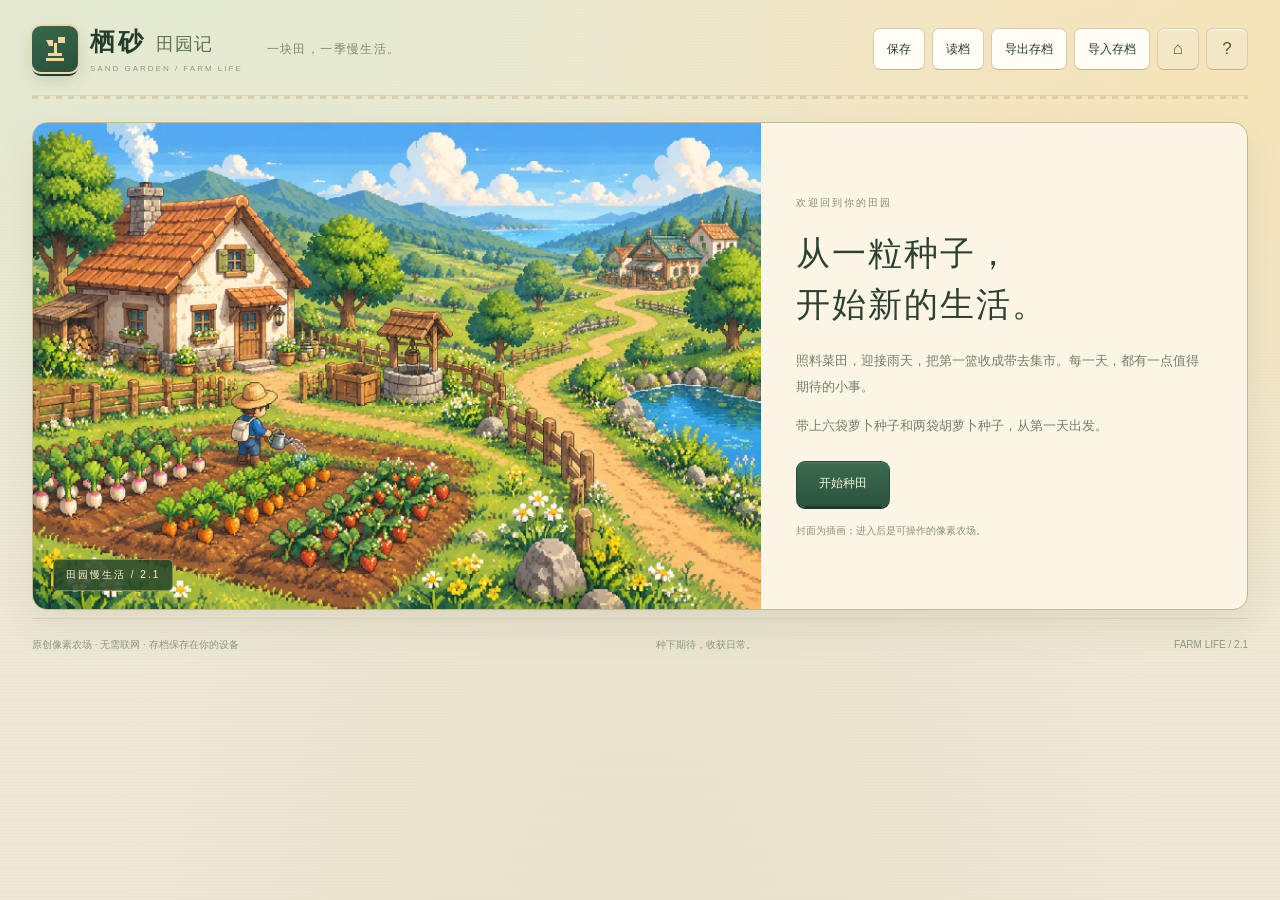
==== commit 666f95d0: "Upgrade to farm-only 2.1: illustrated offline start screen, daily summaries, bulk seeds and save com" ====
--- a/sand-garden.html
+++ b/sand-garden.html
@@ -9,6 +9,7 @@
 @media(max-width:820px){.app{padding:16px 12px}.layout{grid-template-columns:1fr;margin-top:18px}.journal{grid-template-columns:repeat(2,minmax(0,1fr))}.welcome-note{grid-column:1/-1}.welcome-note p{max-width:none}.welcome-note .daily-hint{margin-top:6px}.masthead{flex-wrap:wrap;gap:14px}.header-actions{width:100%;justify-content:flex-start;display:grid;grid-template-columns:repeat(4,1fr) 44px}.header-actions button{padding:8px 4px;font-size:11px;min-height:44px}.help-button{width:44px}.brand h1{font-size:23px}.touch-pad{display:grid;place-items:center;gap:4px;margin-top:14px}.touch-pad button{width:52px;height:44px;touch-action:none;font-size:21px}.touch-pad>div{display:flex;gap:5px}.touch-pad>span{font-size:10px;color:var(--muted);margin-top:5px}.toolbelt{gap:4px;padding:7px}.tool{min-height:70px}.tool kbd{display:none}.energy-row button{min-height:36px}.note{padding:15px}.action-row button{min-height:44px}.map-frame{border-width:5px}.map-caption{font-size:10px}.map-caption span:last-child{display:none}}
 @media(max-width:390px){.journal{grid-template-columns:1fr}.daybar{gap:8px}.day-title{gap:6px}.day-title strong{font-size:16px}.wallet{min-width:75px;padding:8px;gap:5px}.wallet strong{font-size:18px}.clock>span:first-child{font-size:20px}.tool{padding:7px 3px;font-size:10px}.tool svg{width:26px;height:26px}.action-row>span{flex-basis:100%;min-width:0}.map-frame{border-width:4px}.header-actions button{font-size:10px}}
 @media(prefers-reduced-motion:reduce){button,.toast{transition:none}}
+.welcome-screen{display:grid;grid-template-columns:minmax(0,1.5fr) minmax(260px,1fr);margin-top:26px;overflow:hidden;border:1px solid #c5b991;border-radius:15px;background:#fbf5e5;box-shadow:0 16px 38px #50422117}.cover-wrap{position:relative;min-width:0;background:#a1c97c}.cover-art{display:block;width:100%;height:100%;min-height:400px;object-fit:cover}.cover-badge{position:absolute;left:20px;bottom:18px;background:#25452bd9;color:#fff4cf;padding:8px 12px;font-size:10px;letter-spacing:2px;border:1px solid #d1bd7a80;border-radius:5px}.welcome-copy{align-self:center;padding:35px}.welcome-copy h2{font-size:34px;line-height:1.5;font-weight:500;letter-spacing:2px;margin:18px 0}.welcome-copy p{font-size:13px;line-height:2;color:#748067}.welcome-actions{display:flex;gap:10px;flex-wrap:wrap;margin:22px 0 15px}.welcome-actions button{min-height:46px;padding:12px 22px}.welcome-copy small{display:block;font-size:10px;line-height:1.8}.crop-info{font-size:10px;border-left:2px solid #b4a46e;padding-left:8px}.shop-buy-actions{display:flex;gap:6px;flex-wrap:wrap;justify-content:flex-end}.daily-summary{background:#edf1db;border:1px solid #d8debc;border-radius:8px;padding:12px;margin-top:10px}.summary-stats{display:grid;grid-template-columns:repeat(3,1fr);gap:8px}.summary-stats strong{font-size:24px;display:block;color:#547748}.summary-stats span{font-size:11px}.summary-weather{margin-top:14px!important}.header-actions{flex-wrap:wrap}@media(max-width:820px){.header-actions{grid-template-columns:repeat(4,minmax(0,1fr)) 40px 40px;gap:5px}.header-actions button{width:auto;min-width:0}.welcome-screen{grid-template-columns:1fr}.cover-art{min-height:0;aspect-ratio:3/2}.welcome-copy{padding:22px}.welcome-copy h2{font-size:28px;margin:12px 0}.welcome-copy p{font-size:12px}.welcome-actions{margin-top:16px}.shop-buy-actions{max-width:150px}.shop-row{gap:8px}}@media(max-width:390px){.header-actions{grid-template-columns:repeat(4,minmax(0,1fr));}.header-actions .help-button{width:100%}.welcome-copy{padding:18px}.welcome-copy h2{font-size:25px}.cover-badge{left:12px;bottom:12px}.shop-row{flex-wrap:wrap}.shop-buy-actions{max-width:none;justify-content:flex-start}.welcome-actions button{flex:1}}
 
 
 
@@ -491,9 +492,13 @@
 <header class="masthead">
  <div class="brand"><span class="brand-mark" aria-hidden="true"><svg viewBox="0 0 32 32"><path d="M7 25h18v3H7zM9 20h14v3H9zM15 10h3v11h-3zM7 7h7v6h-4zM19 4h7v6h-7z" fill="currentColor"/></svg></span><div><h1>栖砂 <span>田园记</span></h1><p>SAND GARDEN / FARM LIFE</p></div></div>
  <p class="tagline">一块田，一季慢生活。</p>
- <nav class="header-actions" aria-label="存档与帮助"><button id="saveBtn">保存</button><button id="loadBtn">读档</button><button id="exportBtn">导出存档</button><button id="importBtn">导入存档</button><button id="helpBtn" class="help-button" aria-label="打开玩法说明">?</button><input type="file" id="importFile" accept=".json,application/json" hidden></nav>
+ <nav class="header-actions" aria-label="存档与帮助"><button id="saveBtn">保存</button><button id="loadBtn">读档</button><button id="exportBtn">导出存档</button><button id="importBtn">导入存档</button><button id="albumBtn" class="help-button" aria-label="返回农场封面">⌂</button><button id="helpBtn" class="help-button" aria-label="打开玩法说明">?</button><input type="file" id="importFile" accept=".json,application/json" hidden></nav>
 </header>
-<main class="layout">
+<section id="welcomeScreen" class="welcome-screen" aria-label="农场开始界面">
+ <div class="cover-wrap"><img class="cover-art" src="[data-uri]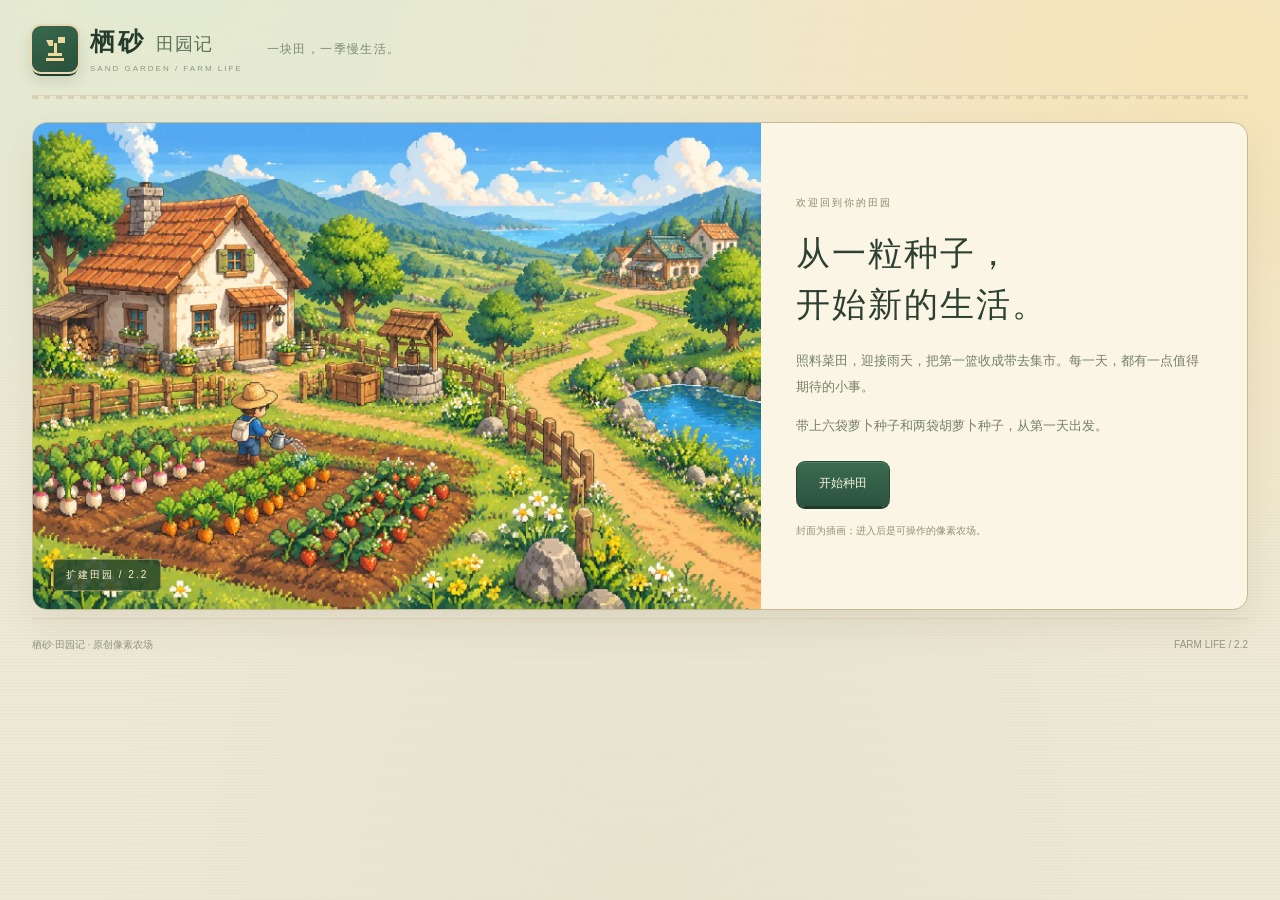
==== commit 9117ac34: "Expand farm 2.2 with fullscreen pixel HUD, 352 plots, five villagers and fifteen quests" ====
--- a/sand-garden.html
+++ b/sand-garden.html
@@ -485,6 +485,15 @@
   body{background:#fff;background-image:none}
   .map-frame::after,.note::before,.masthead::after{display:none}
 }
+
+/* Original game HUD: warm parchment, restrained outlines, no third-party visual assets. */
+body.playing{overflow:hidden;background:#162b20}body.playing .masthead,body.playing footer{display:none}body.playing .app{max-width:none;padding:0;margin:0}body.playing #farmLayout{position:fixed;inset:0;margin:0;padding:0;display:block}#gameStage{position:relative}body.playing #gameStage{position:absolute;inset:0;margin:0;border:0;outline:0;border-radius:0;background:#182f23;overflow:hidden;box-shadow:none}#gameStage::after{display:none}#gameStage:fullscreen{width:100vw;height:100dvh;background:#182f23}body.playing #farm{position:absolute;left:50%;top:50%;transform:translate(-50%,-50%);width:min(100vw,177.7778dvh);height:min(100dvh,56.25vw);aspect-ratio:16/9;image-rendering:pixelated;object-fit:fill}#gameStage:fullscreen #farm{width:min(100vw,177.7778dvh);height:min(100dvh,56.25vw)}.game-hud{position:absolute;inset:0;pointer-events:none;z-index:2}.game-hud button,.game-hud input,.game-hud .in-game-panel{pointer-events:auto}.game-hud .daybar{position:absolute;left:14px;top:12px;min-width:260px;width:320px;padding:9px 12px;gap:12px;background:#fbf3deed;backdrop-filter:none;border:1px solid #9c8150;border-radius:8px;box-shadow:0 3px 0 #503d2070;margin:0}.game-hud .daybar .eyebrow,.game-hud .clock .subtle{display:none}.game-hud .day-title{margin:0;gap:8px}.game-hud .day-title strong{font-size:15px;white-space:nowrap}.game-hud .clock>span:first-child{font-size:18px}.game-hud .wallet{min-width:0;padding:2px 6px;background:none;border:none}.game-hud .wallet strong{font-size:17px}.game-hud .day-title>span{font-size:10px;padding:2px 5px}.game-hud .energy-row{position:absolute;left:14px;top:75px;margin:0;padding:5px 8px;width:320px;background:#f8f1dce8;border:1px solid #b39b70;border-radius:6px;gap:6px;color:#4c6543}.game-hud .energy-row meter{width:130px;max-width:35vw}.game-hud .energy-row button{min-height:26px;padding:3px 8px;pointer-events:auto}.hud-menu{position:absolute;top:12px;right:14px;display:flex;gap:6px;pointer-events:auto}.hud-menu button{min-height:40px;background:#fbf3deed;border-color:#9c8150;box-shadow:0 3px 0 #503d2040;padding:8px 10px}.hud-menu kbd{opacity:.55;font-size:9px;margin-left:3px}.hud-bottom{position:absolute;bottom:12px;left:50%;transform:translateX(-50%);width:min(560px,95vw)}.hud-bottom .map-caption{background:#173d27d4;color:#fff0c7;border-radius:5px;min-height:25px;padding:4px 9px;font-size:10px;margin-bottom:5px;pointer-events:none}.hud-bottom .toolbelt{padding:5px;gap:4px;border:1px solid #8c673f;background:#ad8255ec;border-radius:7px;box-shadow:0 3px 0 #4a351d70}.hud-bottom .tool{min-height:53px;padding:4px 10px;background:#f9edcf}.hud-bottom .tool svg{width:25px;height:25px}.hud-bottom .tool>span{font-size:10px}.hud-bottom .action-row{margin-top:5px;justify-content:center;gap:5px}.hud-bottom .action-row>span{background:#233e29d9;color:#f4ebd3;font-size:10px;border-radius:4px;padding:6px 8px;line-height:1.4}.hud-bottom .action-row button{min-height:34px;padding:6px 10px}.hud-daily{position:absolute;bottom:14px;left:14px;max-width:220px;padding:6px 9px;border-radius:5px;background:#173d27b8;color:#f2ebcc;font-size:10px;line-height:1.8;pointer-events:none}.in-game-panel{position:absolute;right:14px;top:64px;bottom:145px;width:min(355px,calc(100% - 28px));border:1px solid #9b8052;border-bottom:4px solid #7c5a35;border-radius:9px;background:#fbf5e6f7;box-shadow:0 12px 35px #102b2870;overflow:auto;pointer-events:auto;z-index:8;overscroll-behavior:contain}.in-game-panel>header{display:flex;align-items:center;justify-content:space-between;padding:12px 14px;border-bottom:1px dashed #c6b68f;position:sticky;top:0;background:#f8efd9;z-index:1}.in-game-panel>header h2{font-size:16px;margin:0}.in-game-panel>header button{font-size:22px;min-height:28px;padding:0 7px}.in-game-panel .note{border:0;box-shadow:none;background:transparent;padding:14px}.in-game-panel .header-actions{padding:14px;display:grid;grid-template-columns:1fr 1fr;justify-content:stretch}.in-game-panel .header-actions button{width:auto}.in-game-panel>.menu-content>p{padding:0 14px 12px}.in-game-panel .destinations{grid-template-columns:1fr 1fr}.in-game-panel .destinations button{min-height:48px}.quest-owner{color:#7e7355;font-size:10px}.quest-item{position:relative;padding:10px 0;white-space:normal;overflow-wrap:anywhere}.quest-item button{font-size:10px;min-height:30px;padding:4px 8px;margin-top:6px}.quest-desc{display:block;font-size:10px;color:#7f8b73}.game-hud #pauseOverlay{z-index:3;background:#12322255;backdrop-filter:none;font-size:22px}.in-game-panel~#pauseOverlay{pointer-events:none}#gameStage #dialog{position:absolute;inset:50% auto auto 50%;transform:translate(-50%,-50%);margin:0;width:min(480px,calc(100% - 30px));max-height:calc(100% - 40px);z-index:20}#gameStage #dialog::backdrop{background:transparent}#gameStage #toast{position:absolute;bottom:144px;left:50%;font-size:12px;z-index:30}.game-hud .touch-pad{position:absolute;bottom:15px;left:14px;display:none;pointer-events:auto;margin:0}.game-hud .touch-pad button{width:42px;height:37px;min-height:37px;padding:0;background:#f4eccede}.game-hud .touch-pad>span{display:none}.menu-expanded .hud-daily{display:none}
+@media(max-width:1100px){.hud-daily{display:none}.hud-menu kbd{display:none}.game-hud .daybar,.game-hud .energy-row{width:285px;min-width:0}.hud-menu button{padding:7px 8px;font-size:11px}.hud-bottom{width:min(500px,70vw)}}
+@media(pointer:coarse){.game-hud .touch-pad{display:grid}.hud-daily{display:none}}
+@media(max-width:720px){.game-hud .daybar{top:7px;left:7px;width:245px;padding:5px 7px;gap:6px}.game-hud .day-title strong{font-size:12px}.game-hud .day-title>span{font-size:9px}.game-hud .clock>span:first-child{font-size:14px}.game-hud .wallet strong{font-size:14px}.game-hud .energy-row{top:48px;left:7px;width:245px;padding:2px 6px;font-size:9px}.game-hud .energy-row meter{width:95px}.hud-menu{top:7px;right:7px;gap:3px;max-width:calc(100vw - 270px);flex-wrap:wrap;justify-content:flex-end}.hud-menu button{min-height:30px;padding:4px 6px;font-size:10px}.hud-bottom{width:65vw;bottom:8px;left:auto;right:7px;transform:none}.hud-bottom .toolbelt{padding:3px;gap:2px}.hud-bottom .tool{min-height:44px;padding:3px}.hud-bottom .tool svg{width:20px;height:20px}.hud-bottom .tool span{font-size:8px}.hud-bottom .tool kbd{display:none}.hud-bottom .action-row>span{display:none}.hud-bottom .action-row button{min-height:36px;flex:1;font-size:10px}.hud-bottom .map-caption{font-size:9px;margin-bottom:3px}.in-game-panel{right:7px;top:82px;bottom:110px;width:min(330px,calc(100% - 14px))}.game-hud .touch-pad{left:7px;bottom:8px}.game-hud .touch-pad>div{gap:3px}#gameStage #toast{bottom:120px;font-size:11px}#gameStage #dialog{padding:17px;max-height:calc(100% - 20px)}}
+@media(max-width:480px) and (orientation:portrait){.hud-menu{top:96px;right:7px;max-width:100px;display:grid;grid-template-columns:1fr 1fr}.hud-menu button{min-height:36px}.game-hud .touch-pad{display:grid}.in-game-panel{top:150px;bottom:130px}.hud-bottom{width:65vw}.game-hud .daybar,.game-hud .energy-row{width:calc(100% - 14px)}.hud-menu{z-index:9}}
+@media(max-height:470px) and (orientation:landscape){.game-hud .daybar{width:245px}.game-hud .energy-row{width:245px}.hud-menu button{min-height:31px}.hud-bottom .map-caption{display:none}.hud-bottom .tool{min-height:38px}.hud-bottom .tool svg{width:18px;height:18px}.hud-bottom .tool>span{display:none}.hud-bottom .action-row{margin-top:2px}.hud-bottom .action-row button{min-height:29px;padding:3px}.in-game-panel{top:50px;bottom:88px}.game-hud .energy-row{top:53px}.game-hud .touch-pad button{width:36px;height:30px;min-height:30px}}
+.game-hud button,.game-hud .daybar,.game-hud .energy-row,.hud-bottom .toolbelt,.hud-bottom .map-caption{border-radius:4px}.in-game-panel,#gameStage #dialog{border-radius:8px}.game-hud .daybar,.hud-menu button{box-shadow:0 2px 0 #503d2070}.hud-bottom .toolbelt{background:#a97d51ec;border-color:#7c5a38}.game-hud .daybar{background:#fbf3de}.in-game-panel .shop-row button{background:#f5e7be}
 </style>
 </head>
 <body>
@@ -492,19 +501,17 @@
 <header class="masthead">
  <div class="brand"><span class="brand-mark" aria-hidden="true"><svg viewBox="0 0 32 32"><path d="M7 25h18v3H7zM9 20h14v3H9zM15 10h3v11h-3zM7 7h7v6h-4zM19 4h7v6h-7z" fill="currentColor"/></svg></span><div><h1>栖砂 <span>田园记</span></h1><p>SAND GARDEN / FARM LIFE</p></div></div>
  <p class="tagline">一块田，一季慢生活。</p>
- <nav class="header-actions" aria-label="存档与帮助"><button id="saveBtn">保存</button><button id="loadBtn">读档</button><button id="exportBtn">导出存档</button><button id="importBtn">导入存档</button><button id="albumBtn" class="help-button" aria-label="返回农场封面">⌂</button><button id="helpBtn" class="help-button" aria-label="打开玩法说明">?</button><input type="file" id="importFile" accept=".json,application/json" hidden></nav>
+
 </header>
 <section id="welcomeScreen" class="welcome-screen" aria-label="农场开始界面">
- <div class="cover-wrap"><img class="cover-art" src="[data-uri]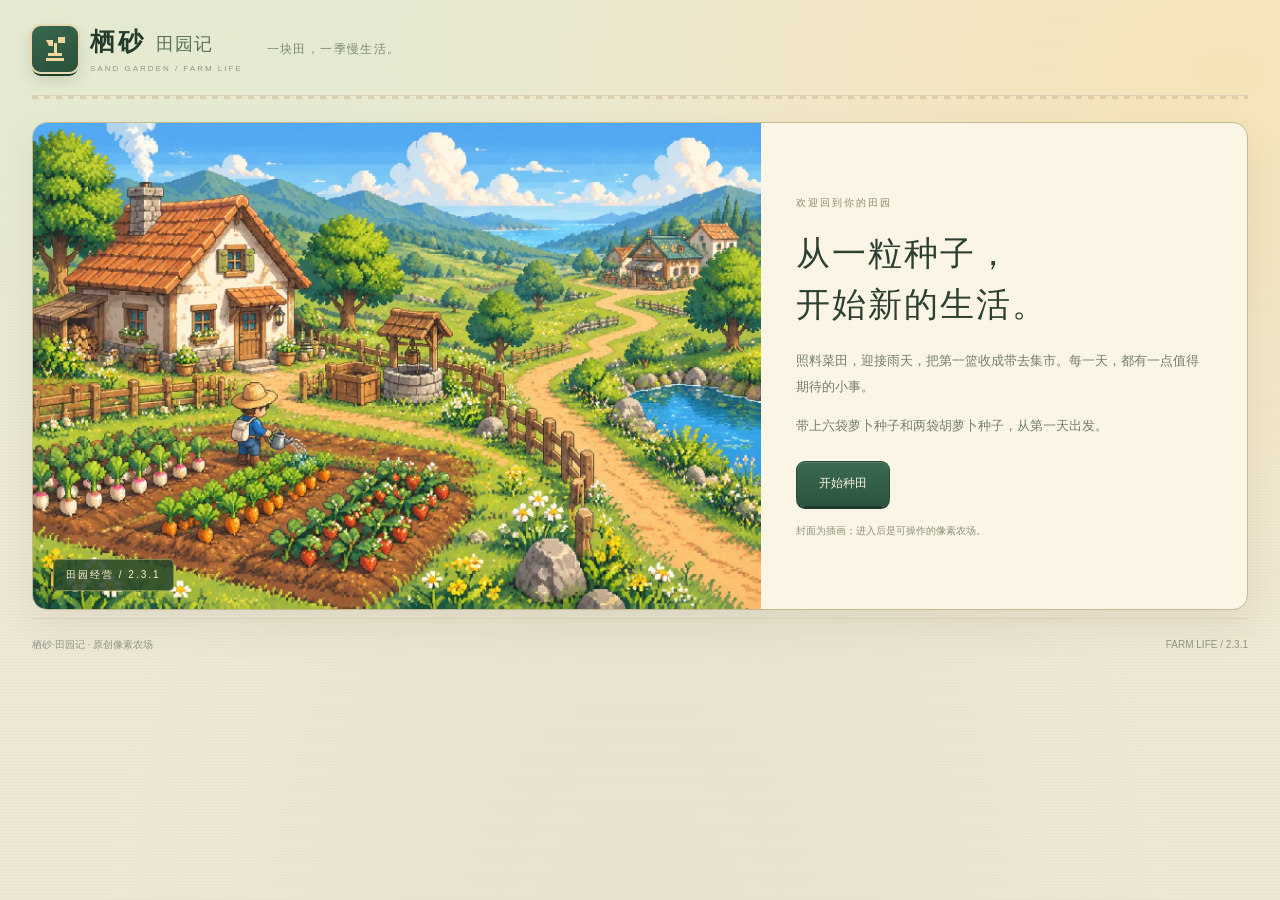
==== commit e6895c96: "Polish farm 2.3.1: detailed ranch animation and illustrated production menus" ====
--- a/sand-garden.html
+++ b/sand-garden.html
@@ -494,6 +494,634 @@
 @media(max-width:480px) and (orientation:portrait){.hud-menu{top:96px;right:7px;max-width:100px;display:grid;grid-template-columns:1fr 1fr}.hud-menu button{min-height:36px}.game-hud .touch-pad{display:grid}.in-game-panel{top:150px;bottom:130px}.hud-bottom{width:65vw}.game-hud .daybar,.game-hud .energy-row{width:calc(100% - 14px)}.hud-menu{z-index:9}}
 @media(max-height:470px) and (orientation:landscape){.game-hud .daybar{width:245px}.game-hud .energy-row{width:245px}.hud-menu button{min-height:31px}.hud-bottom .map-caption{display:none}.hud-bottom .tool{min-height:38px}.hud-bottom .tool svg{width:18px;height:18px}.hud-bottom .tool>span{display:none}.hud-bottom .action-row{margin-top:2px}.hud-bottom .action-row button{min-height:29px;padding:3px}.in-game-panel{top:50px;bottom:88px}.game-hud .energy-row{top:53px}.game-hud .touch-pad button{width:36px;height:30px;min-height:30px}}
 .game-hud button,.game-hud .daybar,.game-hud .energy-row,.hud-bottom .toolbelt,.hud-bottom .map-caption{border-radius:4px}.in-game-panel,#gameStage #dialog{border-radius:8px}.game-hud .daybar,.hud-menu button{box-shadow:0 2px 0 #503d2070}.hud-bottom .toolbelt{background:#a97d51ec;border-color:#7c5a38}.game-hud .daybar{background:#fbf3de}.in-game-panel .shop-row button{background:#f5e7be}
+
+/* ==========================================================================
+   栖砂·田园记 2.3 — 生产经营面板业务样式  production.css  (task-23 / art)
+   ==========================================================================
+   定位：只负责「经营」面板内部的业务组件外观，不改任何外部布局。
+   加载：由 build 接在 style.css / art-theme.css / immersive.css 之后，
+        作为独立样式段或同段末尾均可（本文件不含 @media 主布局改写）。
+
+   命名约定（Lead 接入 UI 请按此产出 DOM）
+     .business-panel      经营面板根节点（建议放在 .in-game-panel > .menu-content 内）
+     .business-tabs       页签容器
+       .business-tab      单个页签（button，aria-selected 控制选中）
+     .business-section    一段区块（对应一个 <section>）
+     .business-head       区块标题行（h3 + 右侧计数/提示）
+     .prod-grid           小卡网格容器
+       .prod-card         物品/动物小卡（button 或 div）
+         .prod-thumb      左侧图标位（emoji 或纯色块，不引入图片）
+         .prod-body       名称 + 副行
+         .prod-meta       右侧数值（价格/数量）
+     .prod-gauge          进度条（饲料/待收/队列）
+       .prod-gauge-bar    轨道
+       .prod-gauge-fill   填充（宽度由 UI 内联 style 控制）
+       .prod-gauge-text   覆盖文字
+     .prod-queue          工作队列容器
+       .prod-job          单个队列项
+         .prod-job-left / .prod-job-right
+     .prod-tag            工资/状态标签（chips）
+       .prod-tag.wage / .prod-tag.ready / .prod-tag.wait
+     .prod-cost           材料费用行
+       .prod-cost-item    单个材料（图标+数量），不足加 .is-short
+     .business-hint       底部说明文字
+
+   设计约束（已自查）
+     · 圆角统一 4px（低圆角，避免现代大圆角）
+     · 纸色 #fbf5e6 族 + 木框 #8c673f 族 + 黄铜 #a8843c 族，与 art-theme 同源
+     · 触控：桌面按钮 min-height 36px；pointer:coarse / <=720px 提到 44px
+     · 无外部字体（沿用系统栈）、无 url()、无 @font-face、无动画闪烁
+     · 不定位到 #gameStage 边缘、不覆盖 canvas 区域（面板自身负责定位）
+   ========================================================================== */
+
+/* ------------------------------------------------------------- 1. 面板根 */
+.business-panel{
+  display:flex;
+  flex-direction:column;
+  gap:10px;
+  padding:12px;
+  color:#33452f;
+  font-size:12px;
+  line-height:1.55;
+}
+.business-panel *{box-sizing:border-box}
+.business-panel h3{
+  margin:0;
+  font-size:13px;
+  font-weight:650;
+  color:#2c4133;
+  letter-spacing:.3px;
+}
+.business-panel p{margin:0}
+
+/* ------------------------------------------------------------- 2. 页签 */
+.business-tabs{
+  display:grid;
+  grid-template-columns:repeat(3,minmax(0,1fr));
+  gap:4px;
+  padding:4px;
+  background:#f0e8d2;
+  border:1px solid #d3c3a0;
+  border-radius:4px;
+  box-shadow:inset 0 1px 0 #fffaf0;
+}
+.business-tab{
+  display:flex;
+  align-items:center;
+  justify-content:center;
+  gap:4px;
+  min-height:36px;
+  padding:6px 4px;
+  border:1px solid transparent;
+  border-radius:4px;
+  background:#fbf5e6;
+  color:#6d6a53;
+  font-size:12px;
+  font-weight:600;
+  cursor:pointer;
+  transition:background .12s,border-color .12s,color .12s;
+}
+.business-tab:hover:not([aria-selected="true"]):not(:disabled){
+  background:#fdf9ef;
+  border-color:#cbb590;
+}
+/* 选中页签 = 黄铜压边，与 art-theme 的工具栏选中态同语言 */
+.business-tab[aria-selected="true"]{
+  background:#fdf1cf;
+  border-color:#a8843c;
+  color:#5c4718;
+  box-shadow:0 0 0 1px #dfc684 inset,0 2px 0 #a8843c;
+}
+.business-tab:disabled{opacity:.45;cursor:not-allowed}
+.business-tab .prod-count{
+  font-size:10px;
+  font-weight:500;
+  opacity:.7;
+  font-variant-numeric:tabular-nums;
+}
+
+/* ------------------------------------------------------------- 3. 区块 */
+.business-section{
+  padding:10px 11px;
+  background:#fdf9ec;
+  border:1px solid #e0d5b9;
+  border-radius:4px;
+  box-shadow:0 1px 0 #fff inset;
+}
+.business-section + .business-section{margin-top:0}
+.business-head{
+  display:flex;
+  align-items:baseline;
+  justify-content:space-between;
+  gap:8px;
+  margin-bottom:8px;
+  padding-bottom:6px;
+  border-bottom:1px dashed #ddd1b0;
+}
+.business-head > span,
+.business-head > small{
+  font-size:10px;
+  color:#948d74;
+  font-variant-numeric:tabular-nums;
+  white-space:nowrap;
+}
+
+/* ------------------------------------------------------- 4. 物品小卡网格 */
+.prod-grid{
+  display:grid;
+  grid-template-columns:repeat(auto-fill,minmax(132px,1fr));
+  gap:6px;
+}
+/* 动物卡可稍宽 */
+.prod-grid.is-animals{grid-template-columns:repeat(auto-fill,minmax(150px,1fr))}
+
+.prod-card{
+  display:flex;
+  align-items:center;
+  gap:8px;
+  min-height:52px;
+  padding:6px 8px;
+  text-align:left;
+  background:#fbf6e8;
+  border:1px solid #e2d7bb;
+  border-bottom:2px solid #cfc1a0;
+  border-radius:4px;
+  color:#3c4a3a;
+  cursor:default;
+  transition:background .12s,border-color .12s;
+}
+button.prod-card{cursor:pointer;min-height:36px}
+button.prod-card:hover:not(:disabled){
+  background:#fdfaf0;
+  border-color:#c4b087;
+  border-bottom-color:#b39a6c;
+}
+button.prod-card:disabled{
+  opacity:.5;
+  cursor:not-allowed;
+  background:#f4efdf;
+}
+.prod-card.is-active{
+  background:#fdf3d6;
+  border-color:#a8843c;
+  border-bottom-color:#a8843c;
+  box-shadow:inset 0 0 0 1px #e3cb90;
+}
+
+.prod-thumb{
+  flex:0 0 auto;
+  display:grid;
+  place-items:center;
+  width:32px;
+  height:32px;
+  font-size:18px;
+  line-height:1;
+  background:#f4ecd8;
+  border:1px solid #e2d6b6;
+  border-radius:4px;
+  /* emoji 在部分系统带彩色，用低饱和滤镜压住抢色 */
+  filter:saturate(.9);
+}
+.prod-thumb.is-empty{background:#efe7d2;border-style:dashed;color:#b0a68a;font-size:14px}
+
+.prod-body{
+  flex:1;
+  min-width:0;
+  display:flex;
+  flex-direction:column;
+  gap:1px;
+}
+.prod-name{
+  font-size:12px;
+  font-weight:600;
+  color:#33452f;
+  overflow:hidden;
+  text-overflow:ellipsis;
+  white-space:nowrap;
+}
+.prod-sub{
+  font-size:10px;
+  color:#948d74;
+  overflow:hidden;
+  text-overflow:ellipsis;
+  white-space:nowrap;
+}
+.prod-meta{
+  flex:0 0 auto;
+  text-align:right;
+  font-size:13px;
+  font-weight:650;
+  color:#2f4231;
+  font-variant-numeric:tabular-nums;
+}
+.prod-meta small{
+  display:block;
+  font-size:9px;
+  font-weight:500;
+  color:#9a9278;
+}
+.prod-meta.is-gold{color:#8a6a23}
+
+
+/* --------------------------------------------------------- 5. 进度条（饲料） */
+.prod-gauge{
+  position:relative;
+  height:16px;
+  border-radius:4px;
+  background:#e8dfc6;
+  border:1px solid #d5c6a3;
+  box-shadow:inset 0 1px 2px rgba(90,74,42,.18);
+  overflow:hidden;
+}
+.prod-gauge-fill{
+  position:absolute;
+  inset:1px auto 1px 1px;
+  width:0;
+  border-radius:2px;
+  background:linear-gradient(180deg,#a6c977,#6f9a52);
+  box-shadow:inset 0 -2px 0 rgba(52,84,40,.2),inset 0 1px 0 rgba(255,255,255,.3);
+  transition:width .18s ease-out;
+}
+/* 低量：转成麦秆黄，不闪烁不脉冲 */
+.prod-gauge.is-low .prod-gauge-fill{background:linear-gradient(180deg,#e8c377,#c69a43)}
+/* 空：灰褐 */
+.prod-gauge.is-empty .prod-gauge-fill{background:linear-gradient(180deg,#c3b79b,#a8997a)}
+.prod-gauge-text{
+  position:absolute;
+  inset:0;
+  display:grid;
+  place-items:center;
+  font-size:10px;
+  font-weight:650;
+  color:#3f5138;
+  text-shadow:0 1px 0 rgba(255,255,255,.6);
+  font-variant-numeric:tabular-nums;
+  pointer-events:none;
+}
+.prod-gauge-row{
+  display:flex;
+  align-items:center;
+  gap:8px;
+}
+.prod-gauge-row .prod-gauge{flex:1;min-width:0}
+.prod-gauge-row > strong{
+  font-size:12px;
+  color:#2f4231;
+  font-variant-numeric:tabular-nums;
+  white-space:nowrap;
+}
+
+/* --------------------------------------------------------- 6. 工作队列 */
+.prod-queue{display:flex;flex-direction:column;gap:4px}
+.prod-job{
+  display:flex;
+  align-items:center;
+  justify-content:space-between;
+  gap:8px;
+  min-height:40px;
+  padding:6px 8px;
+  background:#f9f3e3;
+  border:1px solid #e2d7bb;
+  border-left:3px solid #cbb590;
+  border-radius:4px;
+}
+.prod-job.is-ready{
+  border-left-color:#7f9a63;
+  background:#f6f4e4;
+}
+.prod-job.is-wait{border-left-color:#c9b077}
+.prod-job-left{
+  display:flex;
+  flex-direction:column;
+  gap:1px;
+  min-width:0;
+}
+.prod-job-left strong{
+  font-size:12px;
+  font-weight:600;
+  color:#33452f;
+  overflow:hidden;
+  text-overflow:ellipsis;
+  white-space:nowrap;
+}
+.prod-job-left small{font-size:10px;color:#948d74}
+.prod-job-right{
+  flex:0 0 auto;
+  display:flex;
+  align-items:center;
+  gap:6px;
+}
+.prod-queue-empty{
+  padding:10px;
+  text-align:center;
+  font-size:11px;
+  color:#9c9276;
+  background:#f7f1e0;
+  border:1px dashed #ddd0ae;
+  border-radius:4px;
+}
+
+/* --------------------------------------------------------- 7. 标签 chips */
+.prod-tag{
+  display:inline-flex;
+  align-items:center;
+  gap:3px;
+  min-height:20px;
+  padding:1px 7px;
+  border-radius:4px;
+  font-size:10px;
+  font-weight:600;
+  line-height:1.4;
+  white-space:nowrap;
+  border:1px solid #d8c9a5;
+  background:#f5efdd;
+  color:#6d6a53;
+  font-variant-numeric:tabular-nums;
+}
+/* 工资：黄铜 */
+.prod-tag.wage{
+  background:#f8eccb;
+  border-color:#d9bf85;
+  color:#7d6428;
+}
+/* 可收：草绿 */
+.prod-tag.ready{
+  background:#eaf1d8;
+  border-color:#b6c795;
+  color:#4c6543;
+}
+/* 等待/未就绪：灰褐 */
+.prod-tag.wait{
+  background:#f0ebdc;
+  border-color:#d6cbaf;
+  color:#8d8771;
+}
+/* 不足：屋瓦红 */
+.prod-tag.short{
+  background:#f8e6e1;
+  border-color:#dfb3a8;
+  color:#9c5149;
+}
+.prod-tag.is-strong{font-size:11px;min-height:22px;padding:2px 8px}
+
+/* --------------------------------------------------------- 8. 材料费用 */
+.prod-cost{
+  display:flex;
+  flex-wrap:wrap;
+  gap:4px 8px;
+  margin-top:7px;
+  padding-top:7px;
+  border-top:1px dashed #e2d7ba;
+}
+.prod-cost-item{
+  display:inline-flex;
+  align-items:center;
+  gap:3px;
+  padding:2px 6px;
+  border-radius:4px;
+  background:#f4eeda;
+  border:1px solid #e3d7b7;
+  font-size:10px;
+  color:#6b6250;
+  font-variant-numeric:tabular-nums;
+  white-space:nowrap;
+}
+.prod-cost-item .prod-cost-ico{font-size:12px;line-height:1}
+.prod-cost-item.is-short{
+  background:#f9e7e2;
+  border-color:#dcb0a5;
+  color:#9c5149;
+  font-weight:600;
+}
+.prod-cost-item.is-ok{
+  background:#eff3e0;
+  border-color:#c2d0a5;
+  color:#4f6647;
+}
+.prod-cost-total{
+  margin-left:auto;
+  font-size:11px;
+  color:#8a6a23;
+  font-weight:650;
+  font-variant-numeric:tabular-nums;
+}
+
+/* --------------------------------------------------------- 9. 按钮/操作 */
+.business-actions{
+  display:flex;
+  flex-wrap:wrap;
+  gap:6px;
+  margin-top:8px;
+}
+.business-actions button{
+  min-height:36px;
+  padding:7px 12px;
+  font-size:12px;
+  border-radius:4px;
+  border:1px solid #d2c3a2;
+  border-bottom:2px solid #bca983;
+  background:#fbf5e6;
+  color:#33452f;
+  box-shadow:0 1px 0 #fff inset;
+  transition:background .12s,border-color .12s;
+}
+.business-actions button:hover:not(:disabled){
+  background:#fdf9ef;
+  border-color:#c1a86f;
+}
+.business-actions button:active:not(:disabled){
+  transform:translateY(1px);
+  border-bottom-width:1px;
+}
+.business-actions button.prod-primary{
+  background:linear-gradient(180deg,#3a6b4f,#2c5340);
+  border-color:#24483a;
+  border-bottom-color:#1c3a2d;
+  color:#f8f2df;
+  font-weight:600;
+}
+.business-actions button.prod-primary:hover:not(:disabled){
+  background:linear-gradient(180deg,#427757,#315c46);
+}
+.business-actions button:disabled{
+  opacity:.45;
+  cursor:not-allowed;
+  box-shadow:none;
+}
+.business-actions .prod-route{
+  margin-left:auto;
+  font-size:11px;
+}
+
+/* --------------------------------------------------------- 10. 提示文案 */
+.business-hint{
+  font-size:10px;
+  color:#8d9179;
+  line-height:1.7;
+  padding:6px 8px;
+  background:#f7f1e0;
+  border-left:3px solid #d6b978;
+  border-radius:0 4px 4px 0;
+}
+.business-hint.is-warn{
+  background:#f8e9e4;
+  border-left-color:#c96c50;
+  color:#8f5a4c;
+}
+
+/* 距离不足等禁用态的统一说明 */
+.business-locked{
+  opacity:.55;
+  filter:grayscale(.25);
+  pointer-events:none;
+}
+
+/* ================= 11. 触控尺寸：桌面 36 / 小屏 44 ================= */
+/* 桌面（精确指针）已经统一 36px；粗指针与小屏提到 44px */
+@media (pointer:coarse){
+  .business-tab,
+  .business-actions button,
+  button.prod-card{min-height:44px}
+  .prod-card{padding:8px}
+  .prod-thumb{width:36px;height:36px;font-size:20px}
+}
+@media (max-width:720px){
+  .business-panel{padding:10px;gap:8px;font-size:11.5px}
+  .business-tab{min-height:44px;font-size:11.5px}
+  .business-actions button{min-height:44px;font-size:11.5px;padding:9px 12px}
+  button.prod-card{min-height:44px}
+  .prod-grid{grid-template-columns:repeat(auto-fill,minmax(124px,1fr));gap:5px}
+  .prod-grid.is-animals{grid-template-columns:repeat(auto-fill,minmax(140px,1fr))}
+  .prod-thumb{width:34px;height:34px;font-size:19px}
+  .business-section{padding:9px}
+  .prod-gauge{height:15px}
+  .prod-job{min-height:44px}
+  .business-hint{font-size:10px}
+}
+@media (max-width:420px){
+  .business-panel{padding:8px;gap:7px}
+  .business-tabs{grid-template-columns:repeat(3,minmax(0,1fr));padding:3px;gap:3px}
+  .business-tab{font-size:11px;padding:6px 2px;gap:2px}
+  .business-tab .prod-count{display:none}
+  .prod-grid,
+  .prod-grid.is-animals{grid-template-columns:repeat(2,minmax(0,1fr))}
+  .prod-card{min-height:48px;padding:7px 6px;gap:6px}
+  .prod-thumb{width:30px;height:30px;font-size:17px}
+  .prod-name{font-size:11.5px}
+  .prod-sub{font-size:9.5px}
+  .prod-meta{font-size:12px}
+  .prod-meta small{font-size:8.5px}
+  .business-head h3{font-size:12.5px}
+  .business-actions button{flex:1;min-width:0}
+  .business-actions .prod-route{margin-left:0;flex-basis:100%;text-align:center}
+  .prod-job{padding:6px 7px;gap:6px}
+  .prod-job-left strong{font-size:11.5px}
+  .prod-job-left small{font-size:9.5px}
+  .prod-gauge-text{font-size:9.5px}
+}
+
+/* ================= 12. 偏好开关 ================= */
+@media (prefers-reduced-motion:reduce){
+  .business-panel *,
+  .business-panel *::before,
+  .business-panel *::after{animation:none!important;transition:none!important}
+}
+@media (prefers-contrast:more){
+  .business-section,
+  .prod-card,
+  .prod-job{border-color:#a89a78}
+  .prod-sub,.business-head>span,.business-head>small{color:#6d6450}
+  .business-hint{color:#5f6650}
+}
+
+/* ================= 13. 窄高面板兜底（不改外部布局） ================= */
+/* 面板高度很小时（横屏手机），压缩纵向留白，仍保持 44 触控 */
+@media (max-height:520px){
+  .business-panel{padding:8px;gap:6px}
+  .business-section{padding:8px}
+  .business-head{margin-bottom:6px;padding-bottom:4px}
+  .prod-card{min-height:44px;padding:5px 7px}
+  .prod-gauge{height:14px}
+  .business-hint{padding:4px 7px;line-height:1.55}
+}
+
+/* Original pixel ranch menu: parchment, wood and brass. */
+.prod-inventory-item .prod-thumb{margin:0 auto 5px;width:30px;height:30px;background:none;border:0}
+.prod-inventory-item .prod-thumb svg{width:28px;height:28px}
+#gameStage .in-game-panel{border:2px solid #8b6c43;border-bottom:5px solid #705332;box-shadow:0 5px 0 #142b2455,0 14px 32px #142b2440;scrollbar-color:#b19a6b #eee5cc;scrollbar-width:thin}
+#gameStage .in-game-panel[data-panel="business"]{width:min(570px,calc(100% - 28px))}
+#gameStage .in-game-panel>header{background:linear-gradient(#fcf5e3,#eee1c1);border-bottom:2px solid #cbb58a;padding:12px 16px;z-index:3}
+#gameStage .in-game-panel>header h2{letter-spacing:1px;color:#4d583a;font-size:16px}
+#gameStage .in-game-panel>header h2::before{content:'◆';font-size:11px;color:#aa8548;margin-right:8px}
+#gameStage .in-game-panel>header button{border:1px solid #bda87b;background:#fbf5e4;box-shadow:0 2px 0 #baa175;min-width:32px;min-height:32px}
+#gameStage .in-game-panel[hidden],#gameStage .menu-content[hidden]{display:none!important}
+#gameStage .in-game-panel:not([hidden]){animation:menu-reveal 170ms ease-out both}
+#gameStage .menu-content:not([hidden]):not(#businessPanel){animation:page-reveal 140ms ease-out both}
+#gameStage .in-game-panel button{transition:background-color 120ms,border-color 120ms,box-shadow 120ms,transform 120ms}
+#gameStage .in-game-panel button:active:not(:disabled){transform:translateY(1px);box-shadow:none}
+#gameStage .in-game-panel button:focus-visible{outline:2px solid #507a59;outline-offset:3px}
+#gameStage .in-game-panel .destinations button{background:#f6ecd5;border:1px solid #d2c19b;border-bottom:3px solid #b59d70;text-align:left;padding:10px}
+#gameStage .in-game-panel .destinations button small{display:block;margin-top:3px;color:#7b775d}
+#gameStage .in-game-panel .quest-item{padding:12px;border:1px solid #ddceaa;border-left:3px solid #bb9658;background:#faf4e5;margin:7px 0}
+#gameStage .in-game-panel .quest-item.done{border-left-color:#78986b;background:#edf0df}
+#gameStage .in-game-panel .inventory-item{border:1px solid #dfcfaa;background:#faf2dd;border-bottom:3px solid #d0b78b}
+#gameStage .in-game-panel .seed-choice{border-bottom-width:3px}
+#gameStage .in-game-panel .seed-choice.active{background:#e9edda;border-color:#8da275}
+#gameStage #dialog[open]{animation:page-reveal 150ms ease-out both}
+.business-panel{padding:14px;gap:12px;font-size:12px;background:linear-gradient(145deg,#fbf6e8,#f4ecd8)}
+.business-overview{display:flex;align-items:center;justify-content:space-between;gap:8px;color:#7e7152;font-size:11px;letter-spacing:.6px}
+.prod-wallet{font-variant-numeric:tabular-nums;color:#816321;background:#f4e5bc;border:1px solid #d6c087;border-radius:4px;padding:4px 9px;font-weight:650}
+.business-tabs{gap:5px;padding:5px;background:#e8dec3}
+.business-tab{min-height:40px;font-weight:650;letter-spacing:1px}
+.business-tab[aria-selected="true"]{background:#fdf4d9;box-shadow:0 2px 0 #a8843c,inset 0 1px 0 #fff}
+.business-body{display:flex;flex-direction:column;gap:12px;min-width:0}
+.business-body.is-entering{animation:page-reveal 160ms ease-out both}
+.business-body>.business-head{order:0;margin:2px 0 0}
+.business-body>.business-hint,.business-body>.business-feedback{order:1}
+.business-body>.prod-ranch-scene{order:2}
+.business-body>.prod-grid{order:3}
+.business-body>.prod-queue{order:4}
+.business-body>.business-actions{order:5}
+.business-head>h3{line-height:1.5}.business-head .prod-tag{white-space:nowrap}
+.prod-grid.is-detail{grid-template-columns:repeat(2,minmax(0,1fr));gap:10px;align-items:stretch}
+.prod-detail{display:flex;align-items:stretch;flex-direction:column;gap:10px;padding:12px;min-width:0;box-shadow:inset 0 1px 0 #fff,0 2px 0 #d8c8a755}
+.prod-card-heading{display:flex;align-items:center;gap:8px;flex-wrap:wrap}
+.prod-card-heading .prod-body{min-width:90px}.prod-card-heading .prod-tag{margin-left:auto;font-size:10px;max-width:100%}
+.prod-detail .prod-name{font-size:13px;margin:0;white-space:normal;overflow:visible}
+.prod-detail .prod-sub{font-size:11px;line-height:1.6;color:#776e56;white-space:normal}
+.prod-detail .prod-thumb{width:38px;height:38px;border-color:#cfbc91;background:#f2e6c8;filter:none}
+.prod-thumb svg{display:block;width:32px;height:32px;image-rendering:pixelated}
+.prod-detail .prod-price,.prod-detail .prod-stock{font-size:11px;color:#625e43;margin:0;font-variant-numeric:tabular-nums}
+.prod-detail .prod-cost{margin:0;gap:4px;display:flex;flex-wrap:wrap;font-size:10px}
+.prod-cost-item{white-space:normal;overflow-wrap:anywhere}
+.prod-detail .prod-cost-item{padding:3px 5px;font-variant-numeric:tabular-nums}
+.prod-cost-item.is-short{color:#a34f37;background:#f7e3d3}.prod-cost-item.is-ok{color:#5e7049;background:#edf0db}
+.prod-card-actions{display:flex;flex-direction:column;gap:5px;margin-top:auto}
+.prod-card-actions button{width:100%;min-height:38px;padding:7px 8px;font-size:11px;border:1px solid #a89466;border-bottom:3px solid #927544;border-radius:4px;background:#f0e2bd;color:#4e573c}
+.prod-card-actions button.prod-primary{background:#466d4e;color:#fff5d9;border-color:#365a3b;border-bottom-color:#274a32}
+.prod-card-actions button:hover:not(:disabled){background:#fcf0cf}.prod-card-actions button.prod-primary:hover:not(:disabled){background:#537f5d}
+.prod-card-actions button:disabled{opacity:1;color:#948a70;background:#ede7d8;border-color:#d0c5ab;border-bottom-color:#c5b99d;cursor:not-allowed}
+.prod-action-reason{font-size:10px;color:#8d6c4d;line-height:1.5}
+.business-feedback{padding:9px 11px;border:1px solid #bccb9d;border-left:3px solid #668558;background:#edf1de;color:#456443;border-radius:4px;line-height:1.6}
+.business-feedback.is-error{background:#f7e9dc;border-color:#d6b196;color:#985a40}
+.prod-ranch-scene{display:flex;align-items:flex-end;gap:16px;min-height:72px;padding:10px 16px;border:1px solid #c3c79c;border-bottom:4px solid #839b63;background:linear-gradient(#eef0d7 0 65%,#c2d29c 65% 78%,#a5ba82 78%);border-radius:4px;overflow:hidden}
+.prod-scene-label{flex:1;align-self:center;font-size:11px;color:#607044;line-height:1.6}
+.prod-ranch-scene .prod-thumb{border:0;background:none;filter:none}
+.prod-ranch-scene .prod-icon-chicken{animation:hen-forage 5.2s steps(1,end) infinite}
+.prod-ranch-scene .prod-icon-cow{animation:cow-idle 6.4s steps(1,end) infinite;animation-delay:-2.5s}
+.prod-ranch-scene .prod-icon-feed{width:26px;opacity:.85}
+.prod-gauge{height:10px}.prod-job{padding:9px;flex-wrap:wrap;gap:7px}
+.prod-job .prod-thumb{width:28px;height:28px}.prod-job .prod-thumb svg{width:26px;height:26px}.prod-job .prod-tag{white-space:nowrap}
+.business-actions{display:flex;align-items:center;justify-content:space-between;gap:10px;padding-top:10px;border-top:1px dashed #cbb78d}
+.business-actions .prod-route{min-height:40px;border:1px solid #a58b55;border-bottom:3px solid #8f7445;background:#f5e5bd;font-size:12px;padding:8px 14px;white-space:normal}
+.business-actions>small{color:#8b8063;font-size:10px;text-align:right;line-height:1.5}
+@keyframes menu-reveal{from{opacity:0;transform:translateY(6px)}to{opacity:1;transform:translateY(0)}}
+@keyframes page-reveal{from{opacity:.3;transform:translateY(4px)}to{opacity:1;transform:translateY(0)}}
+@keyframes hen-forage{0%,66%,100%{transform:translate(0,0)}15%,24%{transform:translate(2px,2px)}36%,44%{transform:translate(4px,0)}50%,58%{transform:translate(2px,0)}}
+@keyframes cow-idle{0%,85%,100%{transform:translateY(0)}20%,38%{transform:translateY(1px)}60%,68%{transform:translateY(-1px)}}
+@media(max-width:720px){#gameStage .in-game-panel[data-panel="business"]{width:min(540px,calc(100% - 14px))}.business-panel{padding:11px}.prod-grid.is-detail{gap:8px}.prod-detail{padding:10px}.prod-card-actions button{min-height:44px}}
+@media(max-width:480px){body.menu-expanded .hud-menu{visibility:hidden;pointer-events:none}#gameStage .in-game-panel[data-panel="business"]{top:94px}.prod-grid.is-detail{grid-template-columns:1fr}.prod-detail{padding:12px}.prod-detail .prod-card-heading{flex-wrap:nowrap}.prod-detail .prod-card-heading .prod-tag{white-space:normal;text-align:right}.prod-ranch-scene{gap:7px;padding:10px}.business-actions{align-items:flex-start}.business-actions>small{max-width:105px}}
+@media(prefers-reduced-motion:reduce){#gameStage .in-game-panel,#gameStage .menu-content,#gameStage #dialog,.business-body,.prod-ranch-scene .prod-thumb{animation:none!important}#gameStage .in-game-panel button,.prod-gauge-fill{transition:none!important}}
 </style>
 </head>
 <body>
@@ -504,14 +1132,16 @@
 
 </header>
 <section id="welcomeScreen" class="welcome-screen" aria-label="农场开始界面">
- <div class="cover-wrap"><img class="cover-art" src="[data-uri]